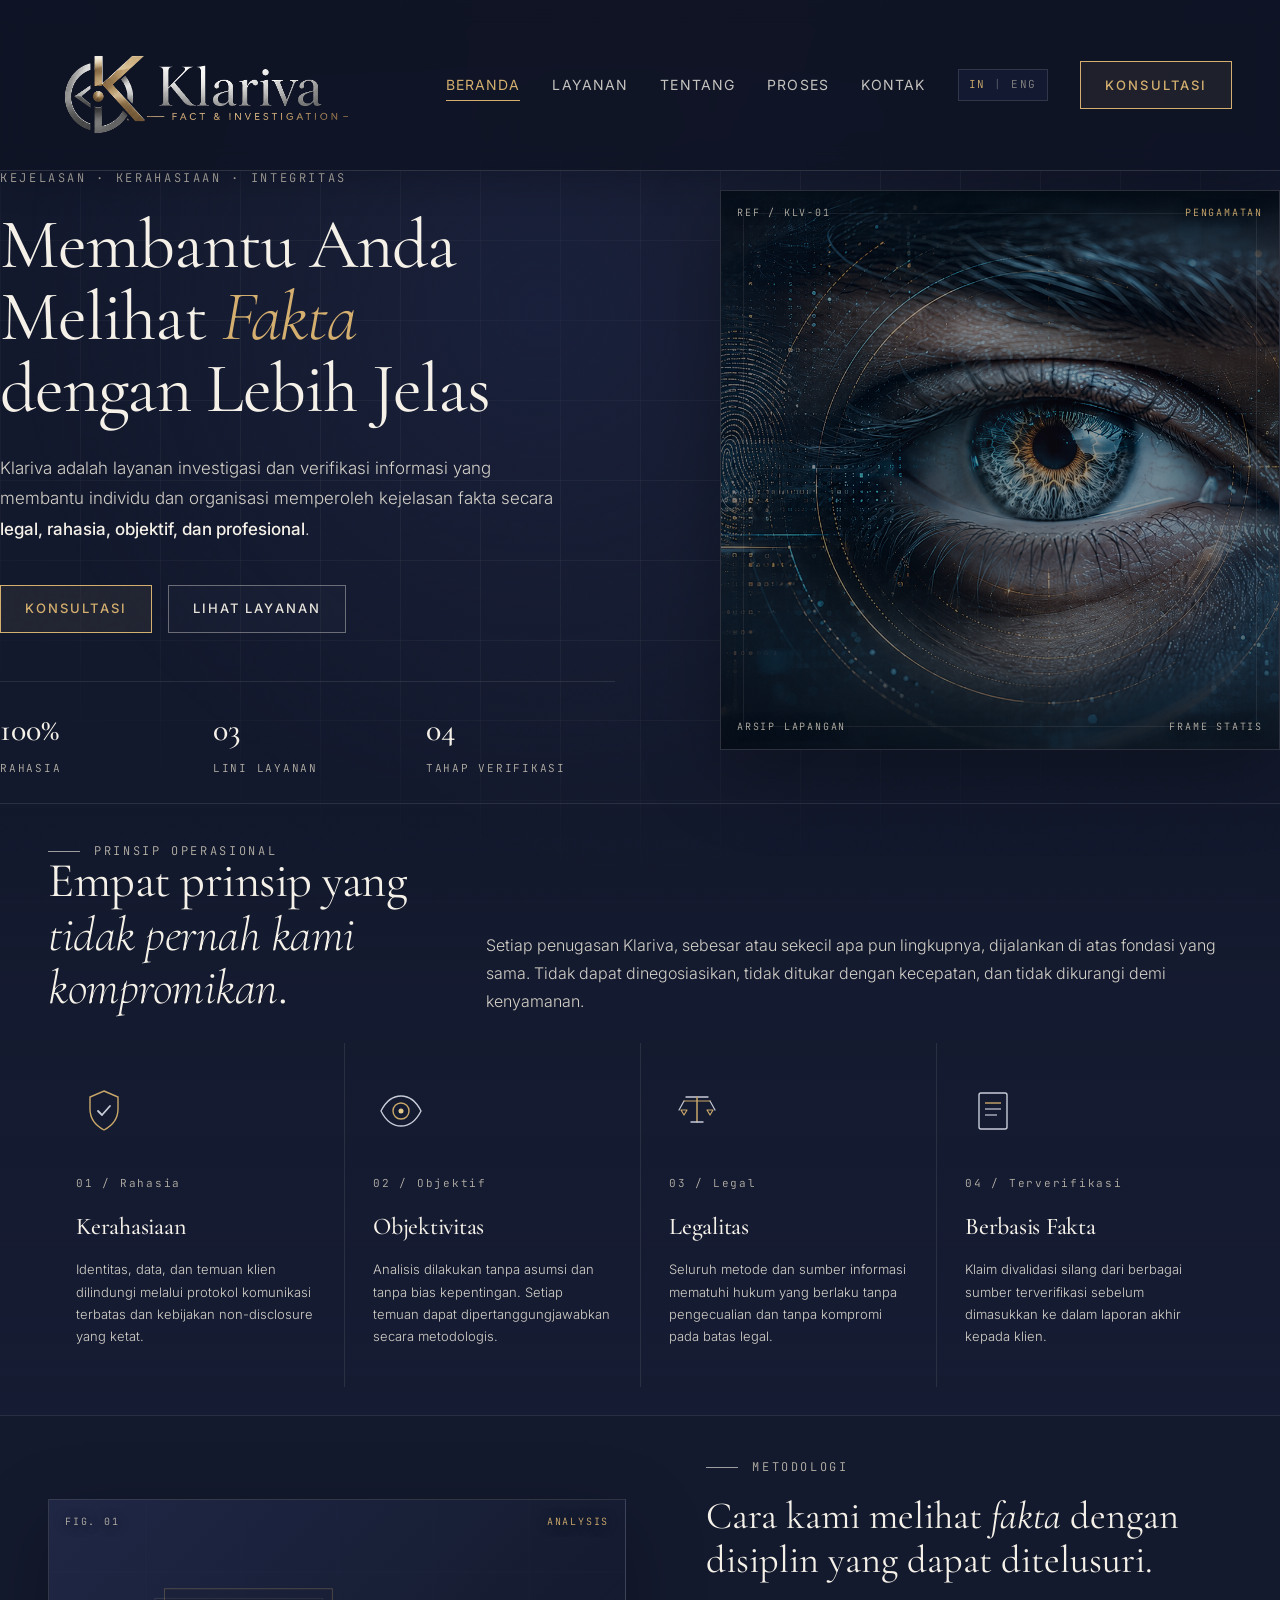
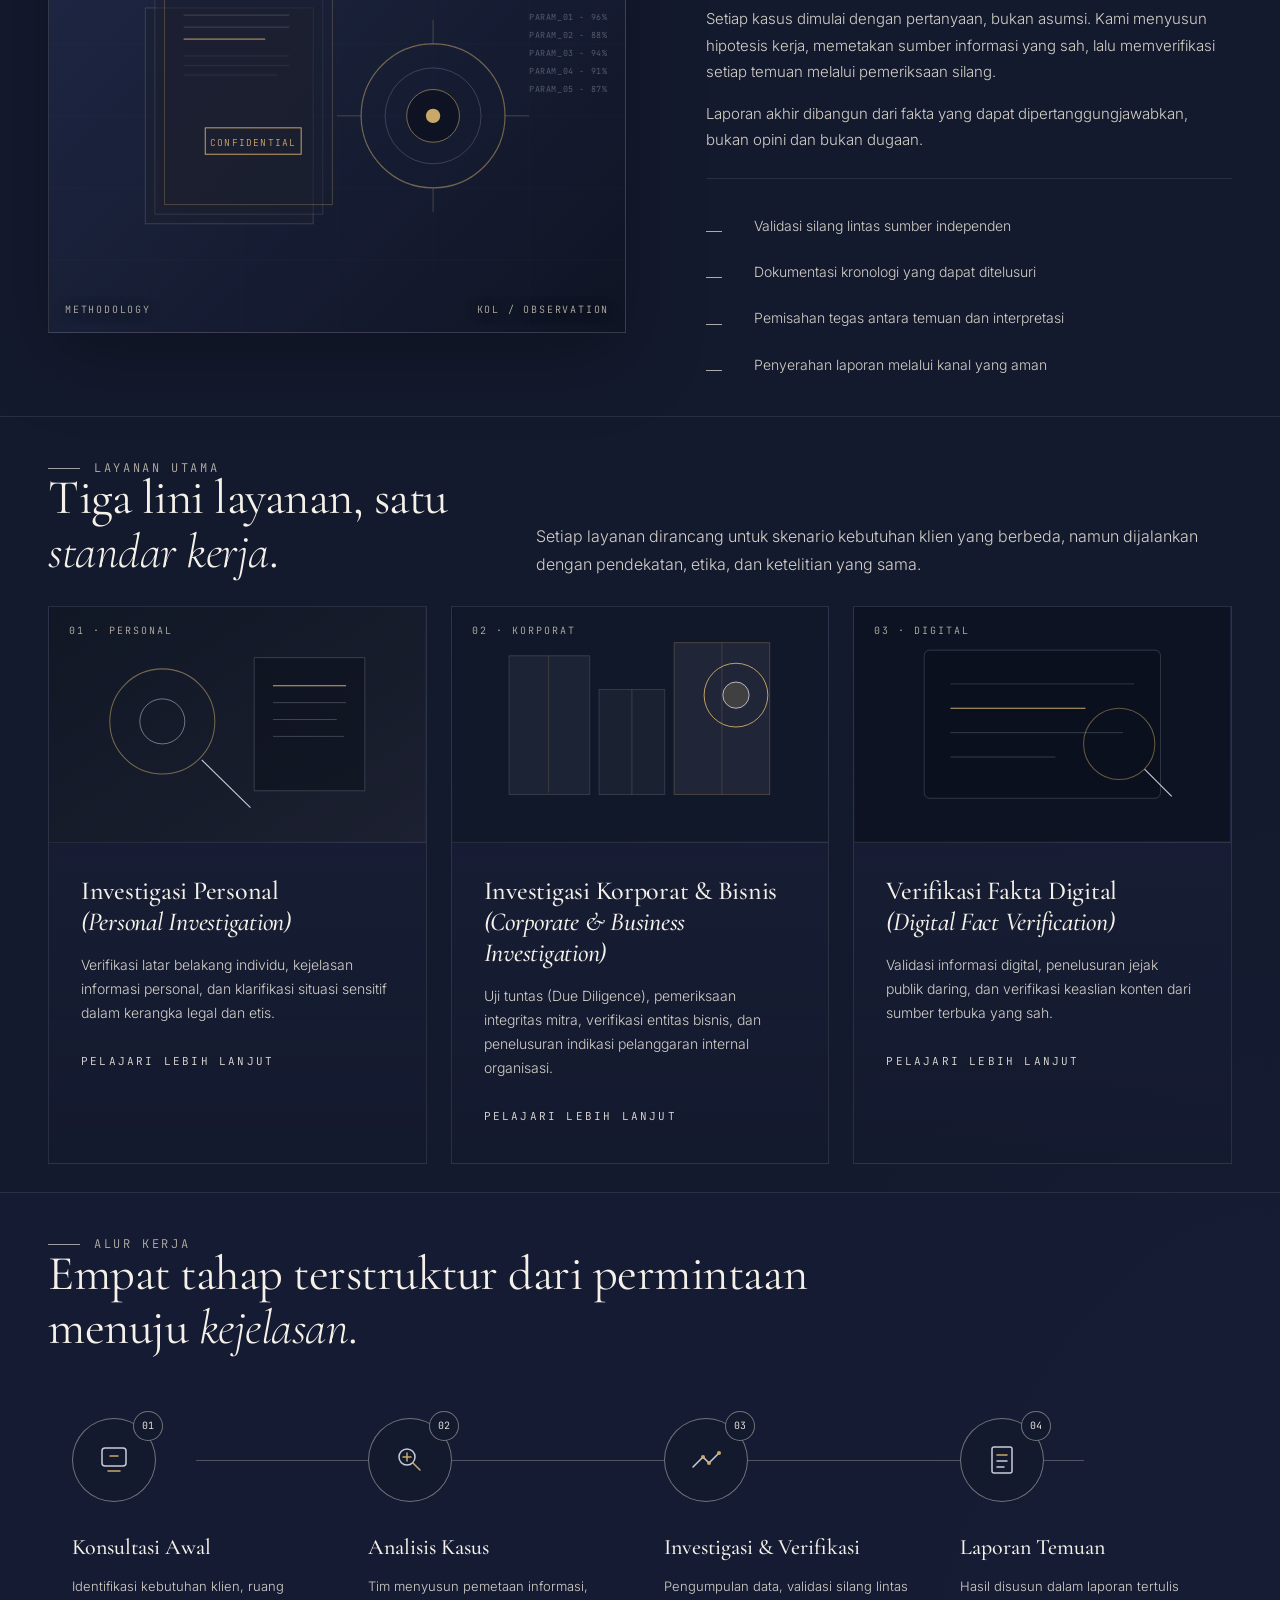
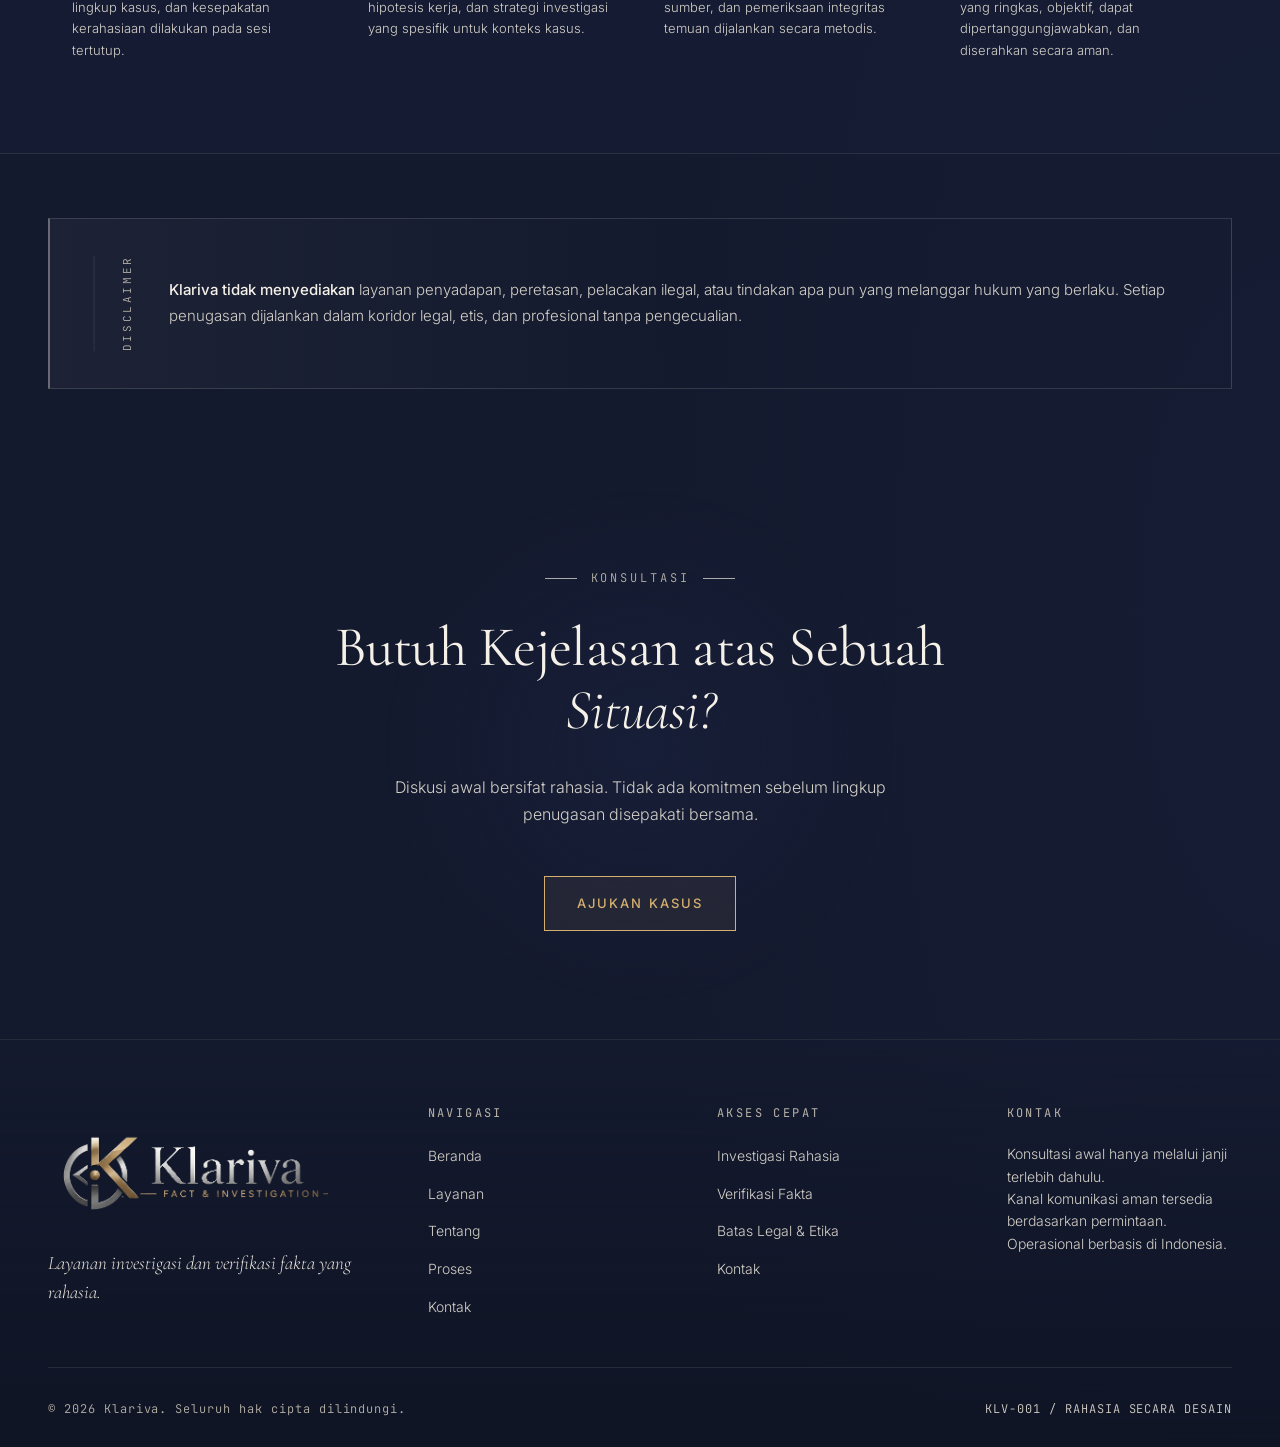
==== index.html @ 5fb0e4e7 "Initial project setup" ====
<!DOCTYPE html>
<html lang="id">
<head>
  <meta charset="UTF-8">
  <meta name="viewport" content="width=device-width, initial-scale=1.0">
  <title>Klariva - Fakta &amp; Investigasi</title>
  <meta name="description" content="Klariva adalah website premium untuk layanan confidential investigation dan fact verification yang legal, objektif, profesional, dan rahasia.">
  <meta property="og:title" content="Klariva - Fakta &amp; Investigasi">
  <meta property="og:description" content="Layanan investigasi dan verifikasi fakta yang legal, rahasia, objektif, dan profesional.">
  <meta property="og:type" content="website">
  <link rel="canonical" href="/">
  <link rel="icon" type="image/png" href="assets/icons/logo-klariva-icon.png">
  <link rel="preconnect" href="https://fonts.googleapis.com">
  <link rel="preconnect" href="https://fonts.gstatic.com" crossorigin>
  <link href="https://fonts.googleapis.com/css2?family=Cormorant+Garamond:wght@300;400;500;600;700&family=Inter:wght@300;400;500;600&family=JetBrains+Mono:wght@300;400&display=swap" rel="stylesheet">
  <link rel="stylesheet" href="assets/css/style.css">
</head>
<body class="page-home">
  <div class="site-shell">
    <div class="grid-bg" aria-hidden="true"></div>

    <nav class="site-nav">
      <div class="container nav-inner">
        <a href="index.html" class="brand" aria-label="Beranda Klariva">
          <img src="assets/icons/logo-klariva-horizontal.png" alt="Klariva Fakta &amp; Investigasi" class="brand-logo">
        </a>

        <button class="nav-toggle" type="button" aria-label="Buka navigasi" aria-expanded="false" aria-controls="site-menu">
          <span></span>
        </button>

        <div class="nav-panel" id="site-menu">
          <ul class="nav-menu">
            <li><a href="index.html" class="active">Beranda</a></li>
            <li><a href="services.html">Layanan</a></li>
            <li><a href="about.html">Tentang</a></li>
            <li><a href="process.html">Proses</a></li>
            <li><a href="contact.html">Kontak</a></li>
          </ul>
          <div class="lang-switch" aria-label="Pilihan bahasa">
            <button class="lang-option" type="button" data-lang-switch="id">IN</button>
            <span class="lang-switch-sep">|</span>
            <button class="lang-option" type="button" data-lang-switch="en">ENG</button>
          </div>
          <a href="contact.html#consultation" class="btn nav-cta"><span>Konsultasi</span></a>
        </div>
      </div>
    </nav>

    <main class="main-content">
      <header class="container hero-home">
        <div class="hero-copy">
          <div class="eyebrow hero-meta reveal d1">KEJELASAN &middot; KERAHASIAAN &middot; INTEGRITAS</div>
          <h1 class="display-title reveal d2">
            Membantu Anda<br>
            Melihat <em>Fakta</em><br>
            dengan Lebih Jelas
          </h1>
          <p class="hero-sub reveal d3">
            Klariva adalah layanan investigasi dan verifikasi informasi yang membantu individu dan organisasi memperoleh kejelasan fakta secara <strong>legal, rahasia, objektif, dan profesional</strong>.
          </p>
          <div class="hero-actions reveal d4">
            <a href="contact.html#consultation" class="btn"><span>Consultation</span></a>
            <a href="services.html" class="btn btn-ghost"><span>Lihat Layanan</span></a>
          </div>
          <div class="hero-stats reveal d5">
            <div>
              <span class="hero-stat-value">100%</span>
              <span class="hero-stat-label">Confidential</span>
            </div>
            <div>
              <span class="hero-stat-value">03</span>
              <span class="hero-stat-label">Service Lines</span>
            </div>
            <div>
              <span class="hero-stat-value">04</span>
              <span class="hero-stat-label">Verification Steps</span>
            </div>
          </div>
        </div>

        <div class="hero-visual hero-visual-home reveal d3">
          <span class="coord tl">REF / KLV-01</span>
          <span class="coord tr">OBSERVATION</span>
          <span class="coord bl">FIELD ARCHIVE</span>
          <span class="coord br">STATIC FRAME</span>
          <img
            src="assets/icons/Background_Home_Klariva_v2.png"
            alt="Visual investigatif mata dengan elemen biometrik statis"
            class="hero-home-image"
          >
          <svg viewBox="0 0 600 600" xmlns="http://www.w3.org/2000/svg" aria-hidden="true">
            <defs>
              <linearGradient id="homeSilver" x1="0%" y1="0%" x2="100%" y2="100%">
                <stop offset="0%" stop-color="#eff1f6"/>
                <stop offset="100%" stop-color="#8b91a5"/>
              </linearGradient>
              <radialGradient id="homeIris" cx="50%" cy="50%" r="50%">
                <stop offset="0%" stop-color="#e6c789" stop-opacity="0.75"/>
                <stop offset="48%" stop-color="#816949" stop-opacity="0.55"/>
                <stop offset="100%" stop-color="#12192c" stop-opacity="1"/>
              </radialGradient>
              <radialGradient id="homePupilGlow" cx="50%" cy="50%" r="50%">
                <stop offset="0%" stop-color="#101623"/>
                <stop offset="70%" stop-color="#090d18"/>
                <stop offset="100%" stop-color="#05070f"/>
              </radialGradient>
            </defs>

            <g stroke="rgba(201,168,106,0.5)" stroke-width="1.2" fill="none">
              <path d="M 30 30 L 30 60 M 30 30 L 60 30"/>
              <path d="M 570 30 L 570 60 M 570 30 L 540 30"/>
              <path d="M 30 570 L 30 540 M 30 570 L 60 570"/>
              <path d="M 570 570 L 570 540 M 570 570 L 540 570"/>
            </g>

            <circle cx="300" cy="300" r="250" fill="none" stroke="rgba(200,204,217,0.06)" stroke-width="1"/>
            <circle cx="300" cy="300" r="220" fill="none" stroke="rgba(201,168,106,0.12)" stroke-width="0.6" stroke-dasharray="3 6"/>

            <g class="ring-rotating">
              <circle cx="300" cy="300" r="200" fill="none" stroke="rgba(200,204,217,0.08)" stroke-width="0.6"/>
              <g stroke="rgba(201,168,106,0.4)" stroke-width="0.8">
                <line x1="300" y1="100" x2="300" y2="115"/>
                <g transform="rotate(30 300 300)"><line x1="300" y1="100" x2="300" y2="108"/></g>
                <g transform="rotate(60 300 300)"><line x1="300" y1="100" x2="300" y2="108"/></g>
                <g transform="rotate(90 300 300)"><line x1="300" y1="100" x2="300" y2="115" stroke="#c9a86a" stroke-width="1.2"/></g>
                <g transform="rotate(120 300 300)"><line x1="300" y1="100" x2="300" y2="108"/></g>
                <g transform="rotate(150 300 300)"><line x1="300" y1="100" x2="300" y2="108"/></g>
                <g transform="rotate(180 300 300)"><line x1="300" y1="100" x2="300" y2="115"/></g>
                <g transform="rotate(210 300 300)"><line x1="300" y1="100" x2="300" y2="108"/></g>
                <g transform="rotate(240 300 300)"><line x1="300" y1="100" x2="300" y2="108"/></g>
                <g transform="rotate(270 300 300)"><line x1="300" y1="100" x2="300" y2="115" stroke="#c9a86a" stroke-width="1.2"/></g>
                <g transform="rotate(300 300 300)"><line x1="300" y1="100" x2="300" y2="108"/></g>
                <g transform="rotate(330 300 300)"><line x1="300" y1="100" x2="300" y2="108"/></g>
              </g>
            </g>

            <g class="ring-rotating-rev">
              <circle cx="300" cy="300" r="170" fill="none" stroke="rgba(201,168,106,0.2)" stroke-width="0.6" stroke-dasharray="2 4"/>
              <circle cx="470" cy="300" r="3" fill="#c9a86a"/>
              <circle cx="130" cy="300" r="3" fill="#c9a86a"/>
            </g>

            <path d="M 130 300 Q 300 180 470 300 Q 300 420 130 300 Z" fill="none" stroke="url(#homeSilver)" stroke-width="1.4" opacity="0.72"/>
            <path d="M 150 300 Q 300 200 450 300 Q 300 400 150 300 Z" fill="none" stroke="rgba(200,204,217,0.2)" stroke-width="0.6"/>

            <circle cx="300" cy="300" r="90" fill="url(#homeIris)" stroke="rgba(201,168,106,0.4)" stroke-width="1"/>
            <g stroke="rgba(201,168,106,0.3)" stroke-width="0.5">
              <line x1="300" y1="215" x2="300" y2="235"/>
              <g transform="rotate(20 300 300)"><line x1="300" y1="215" x2="300" y2="235"/></g>
              <g transform="rotate(40 300 300)"><line x1="300" y1="215" x2="300" y2="235"/></g>
              <g transform="rotate(60 300 300)"><line x1="300" y1="215" x2="300" y2="235"/></g>
              <g transform="rotate(80 300 300)"><line x1="300" y1="215" x2="300" y2="235"/></g>
              <g transform="rotate(100 300 300)"><line x1="300" y1="215" x2="300" y2="235"/></g>
              <g transform="rotate(120 300 300)"><line x1="300" y1="215" x2="300" y2="235"/></g>
              <g transform="rotate(140 300 300)"><line x1="300" y1="215" x2="300" y2="235"/></g>
              <g transform="rotate(160 300 300)"><line x1="300" y1="215" x2="300" y2="235"/></g>
              <g transform="rotate(180 300 300)"><line x1="300" y1="215" x2="300" y2="235"/></g>
              <g transform="rotate(200 300 300)"><line x1="300" y1="215" x2="300" y2="235"/></g>
              <g transform="rotate(220 300 300)"><line x1="300" y1="215" x2="300" y2="235"/></g>
              <g transform="rotate(240 300 300)"><line x1="300" y1="215" x2="300" y2="235"/></g>
              <g transform="rotate(260 300 300)"><line x1="300" y1="215" x2="300" y2="235"/></g>
              <g transform="rotate(280 300 300)"><line x1="300" y1="215" x2="300" y2="235"/></g>
              <g transform="rotate(300 300 300)"><line x1="300" y1="215" x2="300" y2="235"/></g>
              <g transform="rotate(320 300 300)"><line x1="300" y1="215" x2="300" y2="235"/></g>
              <g transform="rotate(340 300 300)"><line x1="300" y1="215" x2="300" y2="235"/></g>
            </g>
            <circle cx="300" cy="300" r="60" fill="none" stroke="rgba(201,168,106,0.5)" stroke-width="0.8"/>
            <circle cx="300" cy="300" r="38" fill="url(#homePupilGlow)"/>
            <circle cx="300" cy="300" r="30" fill="#0a0e1a"/>
            <circle cx="288" cy="288" r="6" fill="#e3c98a" opacity="0.6"/>
            <circle cx="288" cy="288" r="2" fill="#ffffff" opacity="0.8"/>

            <g opacity="0.55" transform="translate(285 285) scale(0.5)">
              <line x1="32" y1="6" x2="32" y2="58" stroke="#c9a86a" stroke-width="1.6"/>
              <path d="M 23 18 L 23 46" fill="none" stroke="#e3c98a" stroke-width="2.4" stroke-linecap="square"/>
              <path d="M 23 32 L 40 18" fill="none" stroke="#e3c98a" stroke-width="2.4" stroke-linecap="square"/>
              <path d="M 23 32 L 40 46" fill="none" stroke="#e3c98a" stroke-width="2.4" stroke-linecap="square"/>
            </g>

            <g stroke="rgba(201,168,106,0.5)" stroke-width="0.6">
              <line x1="300" y1="80" x2="300" y2="100"/>
              <line x1="300" y1="500" x2="300" y2="520"/>
              <line x1="80" y1="300" x2="100" y2="300"/>
              <line x1="500" y1="300" x2="520" y2="300"/>
            </g>

            <g font-family="JetBrains Mono, monospace" font-size="9" fill="rgba(200,204,217,0.5)" letter-spacing="2">
              <text x="60" y="300" text-anchor="end" transform="rotate(-90 60 300)">BIOMETRIC PATTERN · KLV-001</text>
              <text x="540" y="300" transform="rotate(90 540 300)">VERIFICATION ACTIVE · OK</text>
            </g>

            <g stroke="rgba(201,168,106,0.4)" stroke-width="0.6" font-family="JetBrains Mono, monospace" font-size="8" fill="rgba(200,204,217,0.4)">
              <line x1="100" y1="540" x2="500" y2="540"/>
              <line x1="100" y1="535" x2="100" y2="545"/>
              <line x1="200" y1="537" x2="200" y2="543"/>
              <line x1="300" y1="534" x2="300" y2="546"/>
              <line x1="400" y1="537" x2="400" y2="543"/>
              <line x1="500" y1="535" x2="500" y2="545"/>
              <text x="100" y="560" text-anchor="middle">00</text>
              <text x="200" y="560" text-anchor="middle">25</text>
              <text x="300" y="560" text-anchor="middle">50</text>
              <text x="400" y="560" text-anchor="middle">75</text>
              <text x="500" y="560" text-anchor="middle">100</text>
            </g>
          </svg>
        </div>
      </header>

      <section class="values section-pad">
        <div class="container">
          <div class="section-head">
            <div>
              <div class="section-label">Prinsip Operasional</div>
              <h2 class="section-title">Empat prinsip yang <em>tidak pernah kami kompromikan</em>.</h2>
            </div>
            <p class="section-copy">Setiap penugasan Klariva, sebesar atau sekecil apa pun lingkupnya, dijalankan di atas fondasi yang sama. Tidak dapat dinegosiasikan, tidak ditukar dengan kecepatan, dan tidak dikurangi demi kenyamanan.</p>
          </div>

          <div class="values-grid">
            <article class="value-card">
              <svg class="value-icon" viewBox="0 0 56 56" fill="none" xmlns="http://www.w3.org/2000/svg" aria-hidden="true">
                <path d="M28 8L42 14V26C42 35 36.5 42.5 28 47C19.5 42.5 14 35 14 26V14L28 8Z" stroke="#c9a86a" stroke-width="1.4"/>
                <path d="M22 28L26 32L34 23" stroke="#c8ccd9" stroke-width="1.8" stroke-linecap="round" stroke-linejoin="round"/>
              </svg>
              <span class="value-num">01 / Confidential</span>
              <h3 class="value-title">Kerahasiaan</h3>
              <p class="value-desc">Identitas, data, dan temuan klien dilindungi melalui protokol komunikasi terbatas dan kebijakan non-disclosure yang ketat.</p>
            </article>

            <article class="value-card">
              <svg class="value-icon" viewBox="0 0 56 56" fill="none" xmlns="http://www.w3.org/2000/svg" aria-hidden="true">
                <path d="M8 28C13 18 20 13 28 13C36 13 43 18 48 28C43 38 36 43 28 43C20 43 13 38 8 28Z" stroke="#c8ccd9" stroke-width="1.4"/>
                <circle cx="28" cy="28" r="8" stroke="#c9a86a" stroke-width="1.4"/>
                <circle cx="28" cy="28" r="2.5" fill="#e3c98a"/>
              </svg>
              <span class="value-num">02 / Objective</span>
              <h3 class="value-title">Objektivitas</h3>
              <p class="value-desc">Analisis dilakukan tanpa asumsi dan tanpa bias kepentingan. Setiap temuan dapat dipertanggungjawabkan secara metodologis.</p>
            </article>

            <article class="value-card">
              <svg class="value-icon" viewBox="0 0 56 56" fill="none" xmlns="http://www.w3.org/2000/svg" aria-hidden="true">
                <path d="M17 14H39" stroke="#c8ccd9" stroke-width="1.4" stroke-linecap="round"/>
                <path d="M28 14V39" stroke="#c9a86a" stroke-width="1.5" stroke-linecap="round"/>
                <path d="M22 39H34" stroke="#c8ccd9" stroke-width="1.4" stroke-linecap="round"/>
                <path d="M15 18L10 27" stroke="#c8ccd9" stroke-width="1.2" stroke-linecap="round"/>
                <path d="M41 18L46 27" stroke="#c8ccd9" stroke-width="1.2" stroke-linecap="round"/>
                <path d="M12 27H18L15 32L12 27Z" stroke="#c9a86a" stroke-width="1.2" stroke-linejoin="round"/>
                <path d="M38 27H44L41 32L38 27Z" stroke="#c9a86a" stroke-width="1.2" stroke-linejoin="round"/>
                <path d="M15 18H41" stroke="#c9a86a" stroke-width="1.2" stroke-linecap="round"/>
              </svg>
              <span class="value-num">03 / Lawful</span>
              <h3 class="value-title">Legalitas</h3>
              <p class="value-desc">Seluruh metode dan sumber informasi mematuhi hukum yang berlaku tanpa pengecualian dan tanpa kompromi pada batas legal.</p>
            </article>

            <article class="value-card">
              <svg class="value-icon" viewBox="0 0 56 56" fill="none" xmlns="http://www.w3.org/2000/svg" aria-hidden="true">
                <rect x="14" y="10" width="28" height="36" rx="2" stroke="#c8ccd9" stroke-width="1.4"/>
                <path d="M20 20H36" stroke="#c9a86a" stroke-width="1.4"/>
                <path d="M20 26H36" stroke="#c8ccd9" stroke-width="1.2"/>
                <path d="M20 32H32" stroke="#c8ccd9" stroke-width="1.2"/>
              </svg>
              <span class="value-num">04 / Verified</span>
              <h3 class="value-title">Berbasis Fakta</h3>
              <p class="value-desc">Klaim divalidasi silang dari berbagai sumber terverifikasi sebelum dimasukkan ke dalam laporan akhir kepada klien.</p>
            </article>
          </div>
        </div>
      </section>

      <section class="insight-strip">
        <div class="container">
          <div class="insight-grid">
            <div class="visual-frame insight-visual">
              <span class="corner-label tl">FIG. 01</span>
              <span class="corner-label tr">ANALYSIS</span>
              <span class="corner-label bl">METHODOLOGY</span>
              <span class="corner-label br">KOL / OBSERVATION</span>
              <svg viewBox="0 0 480 360" xmlns="http://www.w3.org/2000/svg" aria-hidden="true">
                <g stroke="rgba(200,204,217,0.04)" stroke-width="0.5">
                  <line x1="0" y1="60" x2="480" y2="60"/>
                  <line x1="0" y1="120" x2="480" y2="120"/>
                  <line x1="0" y1="180" x2="480" y2="180"/>
                  <line x1="0" y1="240" x2="480" y2="240"/>
                  <line x1="0" y1="300" x2="480" y2="300"/>
                  <line x1="80" y1="0" x2="80" y2="360"/>
                  <line x1="160" y1="0" x2="160" y2="360"/>
                  <line x1="240" y1="0" x2="240" y2="360"/>
                  <line x1="320" y1="0" x2="320" y2="360"/>
                  <line x1="400" y1="0" x2="400" y2="360"/>
                </g>

                <g transform="translate(80 90)">
                  <rect x="0" y="0" width="140" height="180" fill="rgba(28,32,48,0.6)" stroke="rgba(200,204,217,0.2)" stroke-width="0.8"/>
                  <rect x="8" y="-8" width="140" height="180" fill="rgba(28,32,48,0.4)" stroke="rgba(200,204,217,0.15)" stroke-width="0.8"/>
                  <rect x="16" y="-16" width="140" height="180" fill="rgba(28,32,48,0.3)" stroke="rgba(201,168,106,0.3)" stroke-width="0.8"/>
                  <line x1="32" y1="6" x2="120" y2="6" stroke="rgba(200,204,217,0.3)" stroke-width="0.6"/>
                  <line x1="32" y1="16" x2="120" y2="16" stroke="rgba(200,204,217,0.3)" stroke-width="0.6"/>
                  <line x1="32" y1="26" x2="100" y2="26" stroke="#c9a86a" stroke-width="0.8"/>
                  <line x1="32" y1="40" x2="120" y2="40" stroke="rgba(200,204,217,0.2)" stroke-width="0.4"/>
                  <line x1="32" y1="48" x2="120" y2="48" stroke="rgba(200,204,217,0.2)" stroke-width="0.4"/>
                  <line x1="32" y1="56" x2="110" y2="56" stroke="rgba(200,204,217,0.2)" stroke-width="0.4"/>
                  <rect x="50" y="100" width="80" height="22" fill="none" stroke="#c9a86a" stroke-width="0.8"/>
                  <text x="90" y="115" text-anchor="middle" font-family="JetBrains Mono, monospace" font-size="8" fill="#c9a86a" letter-spacing="1">CONFIDENTIAL</text>
                </g>

                <circle cx="320" cy="180" r="60" fill="none" stroke="rgba(201,168,106,0.5)" stroke-width="1"/>
                <circle cx="320" cy="180" r="60" fill="none" stroke="rgba(201,168,106,0.2)" stroke-width="0.4" stroke-dasharray="2 3"/>
                <circle cx="320" cy="180" r="40" fill="none" stroke="rgba(200,204,217,0.3)" stroke-width="0.6"/>
                <circle cx="320" cy="180" r="22" fill="rgba(10,14,26,0.6)" stroke="rgba(201,168,106,0.6)" stroke-width="0.8"/>
                <circle cx="320" cy="180" r="6" fill="#c9a86a"/>
                <line x1="320" y1="100" x2="320" y2="120" stroke="rgba(201,168,106,0.4)" stroke-width="0.6"/>
                <line x1="320" y1="240" x2="320" y2="260" stroke="rgba(201,168,106,0.4)" stroke-width="0.6"/>
                <line x1="240" y1="180" x2="260" y2="180" stroke="rgba(201,168,106,0.4)" stroke-width="0.6"/>
                <line x1="380" y1="180" x2="400" y2="180" stroke="rgba(201,168,106,0.4)" stroke-width="0.6"/>
                <g font-family="JetBrains Mono, monospace" font-size="7" fill="rgba(200,204,217,0.4)" letter-spacing="0.5">
                  <text x="400" y="100">PARAM_01 - 96%</text>
                  <text x="400" y="115">PARAM_02 - 88%</text>
                  <text x="400" y="130">PARAM_03 - 94%</text>
                  <text x="400" y="145">PARAM_04 - 91%</text>
                  <text x="400" y="160">PARAM_05 - 87%</text>
                </g>
              </svg>
            </div>

            <div class="insight-copy">
              <div class="section-label">Metodologi</div>
              <h3 class="insight-title">Cara kami melihat <em>fakta</em> dengan disiplin yang dapat ditelusuri.</h3>
              <p>Setiap kasus dimulai dengan pertanyaan, bukan asumsi. Kami menyusun hipotesis kerja, memetakan sumber informasi yang sah, lalu memverifikasi setiap temuan melalui pemeriksaan silang.</p>
              <p>Laporan akhir dibangun dari fakta yang dapat dipertanggungjawabkan, bukan opini dan bukan dugaan.</p>
              <ul class="insight-points">
                <li>Validasi silang lintas sumber independen</li>
                <li>Dokumentasi kronologi yang dapat ditelusuri</li>
                <li>Pemisahan tegas antara temuan dan interpretasi</li>
                <li>Penyerahan laporan melalui kanal yang aman</li>
              </ul>
            </div>
          </div>
        </div>
      </section>

      <section class="section-pad home-services" style="border-top: 1px solid var(--line);">
        <div class="container">
          <div class="section-head">
            <div>
              <div class="section-label">Layanan Utama</div>
              <h2 class="section-title">Tiga lini layanan, satu <em>standar kerja</em>.</h2>
            </div>
            <p class="section-copy">Setiap layanan dirancang untuk skenario kebutuhan klien yang berbeda, namun dijalankan dengan pendekatan, etika, dan ketelitian yang sama.</p>
          </div>

          <div class="service-preview-grid">
            <article class="service-preview-card">
              <div class="art-block">
                <span class="art-block-label">01 · Personal</span>
                <svg viewBox="0 0 400 250" xmlns="http://www.w3.org/2000/svg" aria-hidden="true">
                  <rect width="400" height="250" fill="url(#personalBg)"/>
                  <defs>
                    <linearGradient id="personalBg" x1="0%" y1="0%" x2="100%" y2="100%">
                      <stop offset="0%" stop-color="#101725"/>
                      <stop offset="100%" stop-color="#1c2030"/>
                    </linearGradient>
                  </defs>
                  <circle cx="120" cy="122" r="56" fill="none" stroke="rgba(201,168,106,0.55)" stroke-width="1.1"/>
                  <circle cx="120" cy="122" r="24" fill="none" stroke="rgba(200,204,217,0.55)" stroke-width="1"/>
                  <line x1="162" y1="163" x2="214" y2="214" stroke="#c8ccd9" stroke-width="1.2"/>
                  <rect x="218" y="54" width="118" height="142" fill="rgba(10,14,26,0.45)" stroke="rgba(200,204,217,0.22)"/>
                  <line x1="238" y1="84" x2="316" y2="84" stroke="#c9a86a" stroke-width="1.1"/>
                  <line x1="238" y1="102" x2="316" y2="102" stroke="rgba(200,204,217,0.3)" stroke-width="0.9"/>
                  <line x1="238" y1="120" x2="306" y2="120" stroke="rgba(200,204,217,0.3)" stroke-width="0.9"/>
                  <line x1="238" y1="138" x2="314" y2="138" stroke="rgba(200,204,217,0.3)" stroke-width="0.9"/>
                </svg>
              </div>
              <div class="service-preview-body">
                <h3 class="service-preview-title">Investigasi Personal<br><em>(Personal Investigation)</em></h3>
                <p class="service-preview-desc">Verifikasi latar belakang individu, kejelasan informasi personal, dan klarifikasi situasi sensitif dalam kerangka legal dan etis.</p>
                <a href="services.html#personal-investigation" class="service-link">Pelajari lebih lanjut</a>
              </div>
            </article>

            <article class="service-preview-card">
              <div class="art-block">
                <span class="art-block-label">02 · Corporate</span>
                <svg viewBox="0 0 400 250" xmlns="http://www.w3.org/2000/svg" aria-hidden="true">
                  <rect width="400" height="250" fill="#111829"/>
                  <rect x="60" y="52" width="86" height="148" fill="rgba(200,204,217,0.06)" stroke="rgba(200,204,217,0.18)"/>
                  <rect x="156" y="88" width="70" height="112" fill="rgba(200,204,217,0.05)" stroke="rgba(200,204,217,0.18)"/>
                  <rect x="236" y="38" width="102" height="162" fill="rgba(200,204,217,0.08)" stroke="rgba(201,168,106,0.28)"/>
                  <line x1="102" y1="52" x2="102" y2="198" stroke="rgba(201,168,106,0.2)"/>
                  <line x1="191" y1="88" x2="191" y2="200" stroke="rgba(200,204,217,0.18)"/>
                  <line x1="287" y1="38" x2="287" y2="200" stroke="rgba(201,168,106,0.22)"/>
                  <circle cx="302" cy="94" r="34" fill="none" stroke="#c9a86a" stroke-width="1"/>
                  <circle cx="302" cy="94" r="14" fill="rgba(201,168,106,0.2)" stroke="#c8ccd9" stroke-width="0.9"/>
                </svg>
              </div>
              <div class="service-preview-body">
                <h3 class="service-preview-title">Investigasi Korporat &amp; Bisnis<br><em>(Corporate &amp; Business Investigation)</em></h3>
                <p class="service-preview-desc">Uji tuntas (Due Diligence), pemeriksaan integritas mitra, verifikasi entitas bisnis, dan penelusuran indikasi pelanggaran internal organisasi.</p>
                <a href="services.html#corporate-investigation" class="service-link">Pelajari lebih lanjut</a>
              </div>
            </article>

            <article class="service-preview-card">
              <div class="art-block">
                <span class="art-block-label">03 · Digital</span>
                <svg viewBox="0 0 400 250" xmlns="http://www.w3.org/2000/svg" aria-hidden="true">
                  <rect width="400" height="250" fill="#0d1322"/>
                  <rect x="74" y="46" width="252" height="158" rx="6" fill="rgba(10,14,26,0.48)" stroke="rgba(200,204,217,0.22)"/>
                  <path d="M102 82H298" stroke="rgba(200,204,217,0.2)" stroke-width="1"/>
                  <path d="M102 108H246" stroke="#c9a86a" stroke-width="1.2"/>
                  <path d="M102 134H286" stroke="rgba(200,204,217,0.24)" stroke-width="1"/>
                  <path d="M102 160H214" stroke="rgba(200,204,217,0.24)" stroke-width="1"/>
                  <circle cx="282" cy="146" r="38" fill="none" stroke="rgba(201,168,106,0.48)" stroke-width="1.1"/>
                  <path d="M309 173L338 202" stroke="#c8ccd9" stroke-width="1.2"/>
                </svg>
              </div>
              <div class="service-preview-body">
                <h3 class="service-preview-title">Verifikasi Fakta Digital<br><em>(Digital Fact Verification)</em></h3>
                <p class="service-preview-desc">Validasi informasi digital, penelusuran jejak publik daring, dan verifikasi keaslian konten dari sumber terbuka yang sah.</p>
                <a href="services.html#digital-verification" class="service-link">Pelajari lebih lanjut</a>
              </div>
            </article>
          </div>
        </div>
      </section>

      <section class="process-section section-pad">
        <div class="container">
          <div class="section-label">Alur Kerja</div>
          <h2 class="section-title">Empat tahap terstruktur dari permintaan menuju <em>kejelasan</em>.</h2>

          <div class="process-grid">
            <article class="process-step">
              <div class="process-node" data-num="01">
                <svg viewBox="0 0 42 42" fill="none" xmlns="http://www.w3.org/2000/svg" aria-hidden="true">
                  <rect x="9" y="9" width="24" height="18" rx="3" stroke="#c8ccd9" stroke-width="1.5"/>
                  <path d="M15 32H27" stroke="#c9a86a" stroke-width="1.5" stroke-linecap="round"/>
                  <path d="M17 17H25" stroke="#c9a86a" stroke-width="1.5" stroke-linecap="round"/>
                </svg>
              </div>
              <h3 class="process-title">Konsultasi Awal</h3>
              <p class="process-desc">Identifikasi kebutuhan klien, ruang lingkup kasus, dan kesepakatan kerahasiaan dilakukan pada sesi tertutup.</p>
            </article>

            <article class="process-step">
              <div class="process-node" data-num="02">
                <svg viewBox="0 0 42 42" fill="none" xmlns="http://www.w3.org/2000/svg" aria-hidden="true">
                  <circle cx="18" cy="18" r="8" stroke="#c8ccd9" stroke-width="1.5"/>
                  <path d="M24 24L31 31" stroke="#c9a86a" stroke-width="1.5" stroke-linecap="round"/>
                  <path d="M18 14V22" stroke="#c9a86a" stroke-width="1.5" stroke-linecap="round"/>
                  <path d="M14 18H22" stroke="#c9a86a" stroke-width="1.5" stroke-linecap="round"/>
                </svg>
              </div>
              <h3 class="process-title">Analisis Kasus</h3>
              <p class="process-desc">Tim menyusun pemetaan informasi, hipotesis kerja, dan strategi investigasi yang spesifik untuk konteks kasus.</p>
            </article>

            <article class="process-step">
              <div class="process-node" data-num="03">
                <svg viewBox="0 0 42 42" fill="none" xmlns="http://www.w3.org/2000/svg" aria-hidden="true">
                  <path d="M8 28L18 18L24 24L34 14" stroke="#c8ccd9" stroke-width="1.5" stroke-linecap="round" stroke-linejoin="round"/>
                  <circle cx="18" cy="18" r="2" fill="#c9a86a"/>
                  <circle cx="24" cy="24" r="2" fill="#c9a86a"/>
                  <circle cx="34" cy="14" r="2" fill="#c9a86a"/>
                </svg>
              </div>
              <h3 class="process-title">Investigasi &amp; Verifikasi</h3>
              <p class="process-desc">Pengumpulan data, validasi silang lintas sumber, dan pemeriksaan integritas temuan dijalankan secara metodis.</p>
            </article>

            <article class="process-step">
              <div class="process-node" data-num="04">
                <svg viewBox="0 0 42 42" fill="none" xmlns="http://www.w3.org/2000/svg" aria-hidden="true">
                  <rect x="11" y="8" width="20" height="26" rx="2" stroke="#c8ccd9" stroke-width="1.5"/>
                  <path d="M16 16H26" stroke="#c9a86a" stroke-width="1.5" stroke-linecap="round"/>
                  <path d="M16 22H26" stroke="#c8ccd9" stroke-width="1.5" stroke-linecap="round"/>
                  <path d="M16 28H23" stroke="#c8ccd9" stroke-width="1.5" stroke-linecap="round"/>
                </svg>
              </div>
              <h3 class="process-title">Laporan Temuan</h3>
              <p class="process-desc">Hasil disusun dalam laporan tertulis yang ringkas, objektif, dapat dipertanggungjawabkan, dan diserahkan secara aman.</p>
            </article>
          </div>
        </div>
      </section>

      <section class="disclaimer">
        <div class="container">
          <div class="disclaimer-box">
            <span class="disclaimer-tag">Disclaimer</span>
            <p class="disclaimer-text">
              <strong>Klariva tidak menyediakan</strong> layanan penyadapan, peretasan, pelacakan ilegal, atau tindakan apa pun yang melanggar hukum yang berlaku. Setiap penugasan dijalankan dalam koridor legal, etis, dan profesional tanpa pengecualian.
            </p>
          </div>
        </div>
      </section>

      <section class="cta-section">
        <div class="container">
          <div class="cta-meta">Engage</div>
          <h2 class="cta-title">Butuh Kejelasan atas Sebuah <em>Situasi?</em></h2>
          <p class="cta-sub">Diskusi awal bersifat rahasia. Tidak ada komitmen sebelum lingkup penugasan disepakati bersama.</p>
          <a href="contact.html#consultation" class="btn btn-lg"><span>Start Case</span></a>
        </div>
      </section>
    </main>

    <footer class="footer">
      <div class="container">
        <div class="footer-grid">
          <div class="footer-brand">
            <a href="index.html" class="brand" aria-label="Klariva Home">
              <img src="assets/icons/logo-klariva-horizontal.png" alt="Klariva Fact &amp; Investigation" class="brand-logo">
            </a>
            <p class="footer-tagline">Confidential fact verification and investigation service.</p>
          </div>

          <div class="footer-col">
            <h4>Navigasi</h4>
            <ul>
              <li><a href="index.html">Home</a></li>
              <li><a href="services.html">Services</a></li>
              <li><a href="about.html">About</a></li>
              <li><a href="process.html">Process</a></li>
              <li><a href="contact.html">Contact</a></li>
            </ul>
          </div>

          <div class="footer-col">
            <h4>Placeholder</h4>
            <ul>
              <li><a href="services.html#personal-investigation">Confidential Investigation</a></li>
              <li><a href="services.html#digital-verification">Fact Verification</a></li>
              <li><a href="services.html#legal-boundary">Legal &amp; Ethical Boundary</a></li>
              <li><a href="contact.html">Contact</a></li>
            </ul>
          </div>

          <div class="footer-col">
            <h4>Contact</h4>
            <p>Initial consultation by appointment only.</p>
            <p>Secure communication available on request.</p>
            <p>Indonesia based operations.</p>
          </div>
        </div>

        <div class="footer-bottom">
          <p>&copy; 2026 Klariva. All rights reserved.</p>
          <p><span class="code">KLV-001 / CONFIDENTIAL BY DESIGN</span></p>
        </div>
      </div>
    </footer>
  </div>

  <script src="assets/js/main.js"></script>
</body>
</html>
---- assets/css/style.css ----
:root {
  --bg-primary: #141A2E;
  --bg-deeper: #0F1424;
  --bg-elevated: #1A2240;
  --text-primary: #F5F1E8;
  --text-body: #D4D0C8;
  --text-secondary: #B8B3A8;
  --accent-gold: #D4AF6F;
  --border-subtle: rgba(232, 228, 220, 0.15);
  --midnight: var(--bg-primary);
  --midnight-2: var(--bg-deeper);
  --navy: #18203a;
  --charcoal: #171e33;
  --graphite: #202846;
  --panel: rgba(26, 34, 64, 0.76);
  --panel-soft: rgba(26, 34, 64, 0.48);
  --line: rgba(232, 228, 220, 0.1);
  --line-strong: var(--border-subtle);
  --silver: #E8E4DC;
  --silver-soft: #D4D0C8;
  --silver-mute: #9B958A;
  --gold: var(--accent-gold);
  --gold-soft: #E0BF82;
  --text: var(--text-primary);
  --text-mute: var(--text-body);
  --text-dim: var(--text-secondary);
  --success: #97bea1;
  --serif: "Cormorant Garamond", "Times New Roman", serif;
  --sans: "Inter", -apple-system, BlinkMacSystemFont, "Segoe UI", sans-serif;
  --mono: "JetBrains Mono", "SFMono-Regular", Consolas, monospace;
  --shadow-soft: 0 24px 72px rgba(0, 0, 0, 0.28);
}

* {
  box-sizing: border-box;
  margin: 0;
  padding: 0;
}

html {
  scroll-behavior: smooth;
}

body {
  font-family: var(--sans);
  background: var(--bg-primary);
  color: var(--text);
  font-weight: 300;
  line-height: 1.6;
  overflow-x: hidden;
  -webkit-font-smoothing: antialiased;
  background-image:
    radial-gradient(ellipse 80% 50% at 50% -10%, rgba(212, 175, 111, 0.05), transparent 60%),
    radial-gradient(ellipse 70% 45% at 100% 82%, rgba(26, 34, 64, 0.28), transparent 72%);
}

body::before {
  content: "";
  position: fixed;
  inset: 0;
  pointer-events: none;
  z-index: 1;
  opacity: 0.58;
  background-image: url("data:image/svg+xml,%3Csvg viewBox='0 0 200 200' xmlns='http://www.w3.org/2000/svg'%3E%3Cfilter id='noise'%3E%3CfeTurbulence type='fractalNoise' baseFrequency='0.78' numOctaves='2' stitchTiles='stitch'/%3E%3CfeColorMatrix values='0 0 0 0 0 0 0 0 0 0 0 0 0 0 0 0 0 0 0.07 0'/%3E%3C/filter%3E%3Crect width='100%25' height='100%25' filter='url(%23noise)'/%3E%3C/svg%3E");
}

a {
  color: inherit;
}

img {
  max-width: 100%;
  display: block;
}

button,
input,
textarea {
  font: inherit;
}

.site-shell {
  position: relative;
  min-height: 100vh;
}

.grid-bg {
  position: fixed;
  inset: 0;
  pointer-events: none;
  z-index: 0;
  background-image:
    linear-gradient(var(--line) 1px, transparent 1px),
    linear-gradient(90deg, var(--line) 1px, transparent 1px);
  background-size: 80px 80px;
  mask-image: radial-gradient(ellipse 74% 64% at 50% 42%, black 36%, transparent 90%);
  opacity: 0.78;
}

.container {
  width: min(1280px, 100%);
  margin: 0 auto;
  padding: 0 48px;
  position: relative;
  z-index: 2;
}

.main-content {
  position: relative;
  z-index: 2;
}

.brand {
  display: inline-flex;
  align-items: center;
  text-decoration: none;
  color: var(--text);
  line-height: 0;
}

.brand-logo {
  display: block;
  width: 320px;
  height: auto;
}

.brand-mark {
  width: 56px;
  height: 56px;
  flex-shrink: 0;
}

.brand-text {
  display: flex;
  flex-direction: column;
  gap: 6px;
  line-height: 1;
}

.brand-name {
  font-family: var(--serif);
  font-weight: 500;
  font-size: 36px;
  line-height: 0.88;
  letter-spacing: 0.06em;
  background: linear-gradient(180deg, #fafafa 0%, #d7d8de 38%, #8e939f 72%, #f8f8f9 100%);
  -webkit-background-clip: text;
  background-clip: text;
  color: transparent;
  -webkit-text-fill-color: transparent;
}

.brand-subrow {
  display: inline-flex;
  align-items: center;
  gap: 10px;
}

.brand-sub {
  font-family: var(--mono);
  font-size: 8px;
  letter-spacing: 0.34em;
  text-transform: uppercase;
  white-space: nowrap;
  background: linear-gradient(180deg, #f7e8b4 0%, #c99f5c 45%, #f1d796 100%);
  -webkit-background-clip: text;
  background-clip: text;
  color: transparent;
  -webkit-text-fill-color: transparent;
}

.brand-sub-line {
  width: 24px;
  height: 1px;
  background: linear-gradient(90deg, transparent, rgba(201, 168, 106, 0.88), transparent);
  flex-shrink: 0;
}

.site-nav .brand-mark {
  width: 52px;
  height: 52px;
}

.site-nav .brand-logo {
  width: 300px;
}

.site-nav .brand-name {
  font-size: 34px;
}

.footer .brand-mark {
  width: 58px;
  height: 58px;
}

.footer .brand-logo {
  width: 280px;
}

.footer .brand-name {
  font-size: 38px;
}

.site-nav {
  position: fixed;
  inset: 0 0 auto;
  z-index: 100;
  padding: 20px 0;
  backdrop-filter: blur(12px);
  background: rgba(15, 20, 36, 0.84);
  border-bottom: 1px solid var(--border-subtle);
  box-shadow: 0 10px 32px rgba(4, 7, 16, 0.22);
}

.nav-inner {
  display: flex;
  align-items: center;
  justify-content: space-between;
  gap: 20px;
}

.nav-panel {
  display: flex;
  align-items: center;
  gap: 32px;
}

.lang-switch {
  display: inline-flex;
  align-items: center;
  gap: 8px;
  padding: 6px 10px;
  border: 1px solid rgba(232, 228, 220, 0.14);
  background: rgba(26, 34, 64, 0.42);
  font-family: var(--mono);
  font-size: 11px;
  letter-spacing: 0.16em;
  text-transform: uppercase;
  color: var(--text-secondary);
}

.lang-switch-sep {
  color: rgba(232, 228, 220, 0.34);
}

.lang-option {
  padding: 0;
  border: 0;
  background: transparent;
  color: inherit;
  font: inherit;
  letter-spacing: inherit;
  text-transform: inherit;
  cursor: pointer;
  transition: color 0.3s ease, opacity 0.3s ease;
  opacity: 0.72;
}

.lang-option:hover,
.lang-option:focus-visible,
.lang-option.is-active {
  color: var(--text-primary);
  opacity: 1;
}

.lang-option.is-active {
  color: var(--accent-gold);
}

.nav-menu {
  display: flex;
  gap: 32px;
  list-style: none;
}

.nav-menu a {
  color: #E8E4DC;
  text-decoration: none;
  font-size: 14px;
  font-weight: 400;
  letter-spacing: 0.08em;
  text-transform: uppercase;
  opacity: 0.84;
  transition: color 0.3s ease, opacity 0.3s ease;
  position: relative;
}

.nav-menu a:hover,
.nav-menu a.active {
  color: var(--accent-gold);
  opacity: 1;
}

.nav-menu a.active::after {
  content: "";
  position: absolute;
  bottom: -8px;
  left: 0;
  right: 0;
  height: 1px;
  background: var(--accent-gold);
}

.nav-toggle {
  display: none;
  width: 46px;
  height: 46px;
  border: 1px solid var(--border-subtle);
  background: rgba(26, 34, 64, 0.88);
  color: var(--text);
  align-items: center;
  justify-content: center;
  cursor: pointer;
}

.nav-toggle span {
  display: block;
  width: 18px;
  height: 1px;
  background: currentColor;
  position: relative;
  transition: transform 0.3s ease, opacity 0.3s ease;
}

.nav-toggle span::before,
.nav-toggle span::after {
  content: "";
  position: absolute;
  left: 0;
  width: 18px;
  height: 1px;
  background: currentColor;
  transition: transform 0.3s ease;
}

.nav-toggle span::before {
  top: -6px;
}

.nav-toggle span::after {
  top: 6px;
}

.site-nav.is-open .nav-toggle span {
  background: transparent;
}

.site-nav.is-open .nav-toggle span::before {
  transform: translateY(6px) rotate(45deg);
}

.site-nav.is-open .nav-toggle span::after {
  transform: translateY(-6px) rotate(-45deg);
}

.btn {
  display: inline-flex;
  align-items: center;
  justify-content: center;
  gap: 10px;
  padding: 12px 24px;
  min-height: 48px;
  border: 1px solid var(--accent-gold);
  background: rgba(212, 175, 111, 0.08);
  color: var(--accent-gold);
  text-decoration: none;
  text-transform: uppercase;
  letter-spacing: 0.16em;
  font-size: 13px;
  font-weight: 500;
  cursor: pointer;
  position: relative;
  overflow: hidden;
  transition: color 0.3s ease, border-color 0.3s ease, background-color 0.3s ease, transform 0.3s ease;
}

.btn::before {
  content: "";
  position: absolute;
  inset: 0;
  background: rgba(212, 175, 111, 0.18);
  transform: translateX(-101%);
  transition: transform 0.3s ease;
  z-index: 0;
}

.btn span {
  position: relative;
  z-index: 1;
}

.btn:hover::before,
.btn:focus-visible::before {
  transform: translateX(0);
}

.btn:hover,
.btn:focus-visible {
  color: var(--text-primary);
  background: rgba(212, 175, 111, 0.12);
  transform: translateY(-1px);
}

.btn-ghost {
  border-color: rgba(232, 228, 220, 0.4);
  background: rgba(232, 228, 220, 0.02);
  color: #E8E4DC;
}

.btn-ghost::before {
  background: rgba(232, 228, 220, 0.12);
}

.btn-ghost:hover,
.btn-ghost:focus-visible {
  color: var(--text-primary);
  background: rgba(232, 228, 220, 0.08);
}

.btn-lg {
  padding: 16px 32px;
}

.eyebrow,
.section-label {
  display: inline-flex;
  align-items: center;
  gap: 14px;
  font-family: var(--mono);
  font-size: 12px;
  line-height: 1.45;
  letter-spacing: 0.22em;
  text-transform: uppercase;
  color: var(--text-secondary);
  position: relative;
  top: 6px;
  padding-top: 0;
  padding-bottom: 0;
  margin-top: 0;
  overflow: visible;
}

.eyebrow::before,
.section-label::before {
  content: "";
  width: 32px;
  height: 1px;
  background: rgba(232, 228, 220, 0.65);
}

.section-pad {
  padding: 92px 0;
}

.section-head {
  display: flex;
  justify-content: space-between;
  align-items: flex-end;
  gap: 64px;
  margin-bottom: 48px;
}

.section-title {
  font-family: var(--serif);
  font-weight: 400;
  font-size: clamp(32px, 3.8vw, 54px);
  line-height: 1.1;
  letter-spacing: -0.01em;
  max-width: 760px;
}

.section-title em,
.page-hero-title em,
.service-line-title em,
.cta-title em {
  font-style: italic;
  color: var(--text-primary);
  font-weight: 300;
}

.display-title em {
  font-style: italic;
  color: var(--accent-gold);
  font-weight: 300;
}

.section-copy,
.muted-copy {
  color: var(--text-mute);
  font-size: 16px;
  line-height: 1.75;
}

.display-title {
  font-family: var(--serif);
  font-weight: 400;
  font-size: clamp(42px, 5.5vw, 82px);
  line-height: 1.02;
  letter-spacing: -0.015em;
}

.hero-home {
  min-height: 100vh;
  display: grid;
  grid-template-columns: 1.05fr 1fr;
  align-items: center;
  gap: 80px;
  padding: 160px 0 100px;
  position: relative;
  isolation: isolate;
}

.page-home .hero-home {
  min-height: auto;
  padding-bottom: 24px;
}

.page-home .values.section-pad {
  padding-top: 24px;
  padding-bottom: 28px;
}

.page-home .values .section-head {
  margin-bottom: 28px;
}

.page-home .insight-strip {
  padding-top: 28px;
  padding-bottom: 28px;
}

.page-home .insight-strip + .section-pad {
  padding-top: 28px;
}

.page-home .home-services.section-pad {
  padding-top: 28px;
  padding-bottom: 28px;
}

.page-home .home-services .section-head {
  margin-bottom: 28px;
}

.page-home .home-services + .process-section.section-pad {
  padding-top: 28px;
}

.hero-home::before {
  content: "";
  position: absolute;
  inset: 72px 32px 24px;
  z-index: 0;
  pointer-events: none;
  background: radial-gradient(circle at 42% 34%, rgba(26, 34, 64, 0.72) 0%, rgba(26, 34, 64, 0.38) 24%, rgba(15, 20, 36, 0) 62%);
}

.hero-home > * {
  position: relative;
  z-index: 1;
}

.hero-copy {
  display: flex;
  flex-direction: column;
  align-items: flex-start;
}

.hero-meta {
  margin-bottom: 32px;
}

.page-home .hero-meta {
  display: inline-flex;
  align-items: center;
  overflow: visible;
  line-height: 1.45;
  top: 10px;
  padding-top: 0;
}

.page-home .hero-meta::before {
  display: none;
}

.hero-sub {
  margin-top: 28px;
  margin-bottom: 40px;
  max-width: 560px;
  font-size: 17px;
  line-height: 1.8;
  color: var(--text-mute);
}

.hero-sub strong,
.page-hero-sub strong {
  color: var(--text-primary);
  font-weight: 500;
}

.hero-actions {
  display: flex;
  flex-wrap: wrap;
  gap: 16px;
  margin-bottom: 48px;
}

.hero-stats {
  display: grid;
  grid-template-columns: repeat(3, 1fr);
  gap: 24px;
  width: 100%;
  padding-top: 32px;
  border-top: 1px solid var(--line);
}

.hero-stat-value {
  display: block;
  margin-bottom: 8px;
  font-family: var(--serif);
  font-size: 32px;
  line-height: 1;
  color: var(--text-primary);
  font-weight: 500;
}

.hero-stat-label {
  font-family: var(--mono);
  font-size: 11px;
  letter-spacing: 0.16em;
  text-transform: uppercase;
  color: var(--text-secondary);
}

.hero-visual,
.visual-frame {
  position: relative;
  overflow: hidden;
  border: 1px solid var(--border-subtle);
  background: linear-gradient(135deg, rgba(32, 40, 70, 0.98), rgba(15, 20, 36, 0.94));
  box-shadow: var(--shadow-soft);
}

.hero-visual-home {
  aspect-ratio: 1;
  max-width: 560px;
  justify-self: end;
  width: 100%;
  background: #0d1323;
}

.hero-visual-service {
  max-width: 520px;
  justify-self: end;
  width: 100%;
  background: #0d1323;
}

.hero-visual-home::before {
  content: "";
  position: absolute;
  inset: 0;
  z-index: 1;
  pointer-events: none;
  background:
    linear-gradient(180deg, rgba(8, 11, 20, 0.08), rgba(8, 11, 20, 0.3)),
    radial-gradient(circle at 50% 52%, rgba(212, 175, 111, 0.08), transparent 36%),
    radial-gradient(circle at 50% 50%, rgba(15, 20, 36, 0) 36%, rgba(15, 20, 36, 0.42) 100%);
}

.hero-visual-service::before {
  content: "";
  position: absolute;
  inset: 0;
  z-index: 1;
  pointer-events: none;
  background:
    linear-gradient(180deg, rgba(8, 11, 20, 0.16), rgba(8, 11, 20, 0.36)),
    radial-gradient(circle at 54% 48%, rgba(212, 175, 111, 0.06), transparent 34%),
    radial-gradient(circle at 50% 48%, rgba(15, 20, 36, 0) 34%, rgba(15, 20, 36, 0.48) 100%);
}

.hero-visual-home::after {
  content: "";
  position: absolute;
  inset: 22px;
  z-index: 1;
  pointer-events: none;
  border: 1px solid rgba(232, 228, 220, 0.08);
}

.hero-visual-service::after {
  content: "";
  position: absolute;
  inset: 18px;
  z-index: 1;
  pointer-events: none;
  border: 1px solid rgba(232, 228, 220, 0.08);
}

.hero-home-image {
  width: 100%;
  height: 100%;
  display: block;
  object-fit: cover;
  object-position: 58% 50%;
  filter: brightness(0.72) saturate(0.92) contrast(1.05);
}

.hero-service-image {
  width: 100%;
  height: 100%;
  display: block;
  object-fit: cover;
  object-position: 56% 50%;
  filter: brightness(0.72) saturate(0.9) contrast(1.04);
}

.coord,
.corner-label {
  position: absolute;
  z-index: 2;
  font-family: var(--mono);
  font-size: 10px;
  letter-spacing: 0.18em;
  text-transform: uppercase;
  color: var(--text-secondary);
  text-shadow: 0 1px 12px rgba(8, 11, 20, 0.9);
}

.coord.tl,
.corner-label.tl {
  top: 14px;
  left: 16px;
}

.coord.tr,
.corner-label.tr {
  top: 14px;
  right: 16px;
  color: var(--accent-gold);
}

.coord.bl,
.corner-label.bl {
  bottom: 14px;
  left: 16px;
}

.coord.br,
.corner-label.br {
  bottom: 14px;
  right: 16px;
}

.hero-visual img,
.hero-visual svg,
.visual-frame svg,
.art-block svg,
.service-visual svg,
.mini-visual svg {
  width: 100%;
  height: 100%;
  display: block;
}

.hero-visual-home svg {
  display: none;
}

.hero-visual-service svg {
  display: none;
}

.ring-rotating {
  transform-origin: 50% 50%;
  animation: spin 80s linear infinite;
}

.ring-rotating-rev {
  transform-origin: 50% 50%;
  animation: spin 60s linear infinite reverse;
}

.values {
  border-top: 1px solid var(--line);
  border-bottom: 1px solid var(--line);
  background: linear-gradient(180deg, transparent, rgba(26, 34, 64, 0.28));
}

.values-grid {
  display: grid;
  grid-template-columns: repeat(4, minmax(0, 1fr));
}

.value-card {
  padding: 40px 28px;
  border-left: 1px solid var(--line);
  transition: background 0.35s ease;
}

.value-card:first-child {
  border-left: 0;
}

.value-card:hover {
  background: rgba(232, 228, 220, 0.04);
}

.value-icon {
  width: 56px;
  height: 56px;
  margin-bottom: 28px;
}

.value-num {
  display: block;
  margin-bottom: 16px;
  font-family: var(--mono);
  font-size: 11px;
  letter-spacing: 0.16em;
  color: var(--text-secondary);
}

.value-title {
  margin-bottom: 12px;
  font-family: var(--serif);
  font-size: 24px;
  font-weight: 500;
  letter-spacing: -0.01em;
}

.value-desc {
  font-size: 13px;
  color: var(--text-mute);
  line-height: 1.7;
}

.insight-strip {
  padding: 76px 0;
}

.insight-grid {
  display: grid;
  grid-template-columns: 1.1fr 1fr;
  gap: 80px;
  align-items: center;
}

.insight-visual {
  aspect-ratio: 4 / 3;
}

.insight-title {
  margin: 24px 0;
  font-family: var(--serif);
  font-size: clamp(28px, 3vw, 44px);
  font-weight: 400;
  line-height: 1.15;
}

.insight-copy p {
  margin-bottom: 16px;
  font-size: 15px;
  line-height: 1.75;
  color: var(--text-mute);
}

.insight-points {
  list-style: none;
  margin-top: 24px;
  padding-top: 24px;
  border-top: 1px solid var(--line);
}

.insight-points li {
  display: grid;
  grid-template-columns: 32px 1fr;
  gap: 16px;
  padding: 12px 0;
  font-size: 14px;
  color: var(--text-body);
}

.insight-points li::before {
  content: "";
  width: 16px;
  height: 1px;
  background: rgba(232, 228, 220, 0.72);
  align-self: center;
  margin-top: 11px;
}

.service-preview-grid {
  display: grid;
  grid-template-columns: repeat(3, minmax(0, 1fr));
  gap: 24px;
}

.services-section {
  padding: 92px 0;
}

.service-preview-card,
.placeholder-card {
  background: linear-gradient(180deg, rgba(32, 40, 70, 0.42), rgba(20, 26, 46, 0.26));
  border: 1px solid var(--line);
  position: relative;
  overflow: hidden;
  transition: transform 0.35s ease, border-color 0.35s ease;
}

.service-preview-card::before,
.placeholder-card::before {
  content: "";
  position: absolute;
  inset: 0 auto auto 0;
  width: 100%;
  height: 1px;
  background: linear-gradient(90deg, transparent, rgba(232, 228, 220, 0.86), transparent);
  transform: translateX(-100%);
  transition: transform 0.6s ease;
}

.service-preview-card:hover,
.placeholder-card:hover {
  transform: translateY(-2px);
  border-color: var(--line-strong);
}

.service-preview-card:hover::before,
.placeholder-card:hover::before {
  transform: translateX(0);
}

.art-block {
  position: relative;
  aspect-ratio: 16 / 10;
  border-bottom: 1px solid var(--line);
  overflow: hidden;
  background: linear-gradient(135deg, var(--midnight-2), var(--graphite));
}

.art-block-label {
  position: absolute;
  top: 16px;
  left: 20px;
  z-index: 2;
  font-family: var(--mono);
  font-size: 10px;
  letter-spacing: 0.2em;
  text-transform: uppercase;
  color: var(--text-secondary);
}

.service-preview-body {
  padding: 32px 32px 36px;
}

.service-preview-title,
.placeholder-card h3 {
  margin-bottom: 16px;
  font-family: var(--serif);
  font-size: 26px;
  font-weight: 500;
  line-height: 1.2;
  letter-spacing: -0.01em;
}

.service-preview-desc,
.placeholder-card p,
.placeholder-card li {
  font-size: 14px;
  line-height: 1.7;
  color: var(--text-mute);
}

.service-link {
  display: inline-flex;
  align-items: center;
  gap: 10px;
  margin-top: 28px;
  text-decoration: none;
  text-transform: uppercase;
  font-family: var(--mono);
  font-size: 11px;
  letter-spacing: 0.2em;
  color: var(--silver);
  transition: gap 0.3s ease, color 0.3s ease;
}

.service-link:hover {
  gap: 16px;
  color: var(--text-primary);
}

.process-section {
  background: rgba(26, 34, 64, 0.24);
  border-top: 1px solid var(--line);
  border-bottom: 1px solid var(--line);
}

.process-grid {
  position: relative;
  display: grid;
  grid-template-columns: repeat(4, minmax(0, 1fr));
  gap: 0;
  margin-top: 64px;
}

.process-grid::before {
  content: "";
  position: absolute;
  top: 42px;
  left: 12.5%;
  right: 12.5%;
  height: 1px;
  background: rgba(232, 228, 220, 0.7);
  opacity: 0.4;
}

.process-step {
  position: relative;
  padding: 0 24px;
}

.process-node {
  position: relative;
  z-index: 2;
  width: 84px;
  height: 84px;
  margin-bottom: 28px;
  border-radius: 50%;
  border: 1px solid rgba(232, 228, 220, 0.44);
  background: var(--midnight);
  display: grid;
  place-items: center;
}

.process-node svg {
  width: 42px;
  height: 42px;
}

.process-node::before {
  content: attr(data-num);
  position: absolute;
  top: -8px;
  right: -8px;
  width: 28px;
  height: 28px;
  border-radius: 50%;
  border: 1px solid rgba(232, 228, 220, 0.44);
  background: var(--midnight);
  color: var(--text-primary);
  display: grid;
  place-items: center;
  font-family: var(--mono);
  font-size: 10px;
}

.process-title {
  margin-bottom: 10px;
  font-family: var(--serif);
  font-size: 22px;
  font-weight: 500;
}

.process-desc {
  font-size: 13px;
  line-height: 1.65;
  color: var(--text-mute);
}

.disclaimer {
  padding: 64px 0;
}

.disclaimer-box,
.legal-statement,
.contact-card,
.form-shell,
.info-panel {
  border: 1px solid var(--line-strong);
  border-left: 2px solid rgba(232, 228, 220, 0.4);
  background: linear-gradient(90deg, rgba(232, 228, 220, 0.045), transparent 60%);
}

.disclaimer-box {
  display: grid;
  grid-template-columns: auto 1fr;
  align-items: center;
  gap: 32px;
  padding: 36px 44px;
}

.disclaimer-tag {
  font-family: var(--mono);
  font-size: 11px;
  letter-spacing: 0.24em;
  color: var(--text-secondary);
  text-transform: uppercase;
  writing-mode: vertical-rl;
  transform: rotate(180deg);
  border-right: 1px solid var(--line);
  padding-right: 24px;
}

.disclaimer-text {
  font-size: 15px;
  line-height: 1.75;
  color: var(--text-mute);
}

.disclaimer-text strong {
  color: var(--text);
  font-weight: 500;
}

.page-hero {
  padding: 156px 0 60px;
  border-bottom: 1px solid var(--line);
}

.page-hero-grid {
  display: grid;
  grid-template-columns: 1.15fr 1fr;
  gap: 80px;
  align-items: center;
}

.page-hero-title {
  font-family: var(--serif);
  font-weight: 400;
  font-size: clamp(46px, 6vw, 88px);
  line-height: 1.02;
  letter-spacing: -0.015em;
}

.page-hero-sub {
  margin-top: 32px;
  max-width: 520px;
  font-size: 17px;
  line-height: 1.8;
  color: var(--text-mute);
}

.services-hero {
  padding-bottom: 20px;
}

.services-hero .page-hero-grid {
  align-items: start;
  gap: 64px;
}

.services-hero .hero-meta-line {
  margin-top: 18px;
}

.services-pillars {
  display: grid;
  grid-template-columns: repeat(4, minmax(0, 1fr));
  gap: 14px;
  align-items: start;
}

.services-pillars .pillar-stat {
  display: grid;
  justify-items: start;
  gap: 6px;
}

.services-pillars .pillar-icon {
  width: 50px;
  height: 32px;
  color: rgba(212, 175, 111, 0.88);
  stroke-width: 1.35;
}

.services-pillars .pillar-icon-indonesia {
  width: 56px;
}

.services-pillars .pillar-value,
.services-pillars .pillar-label {
  display: block;
}

.services-pillars .pillar-value {
  color: var(--text-primary);
  font-size: 24px;
  line-height: 1;
  letter-spacing: -0.02em;
  font-family: var(--serif);
  font-weight: 500;
  text-transform: none;
}

.services-pillars .pillar-label {
  max-width: 180px;
  color: var(--text-secondary);
  font-size: 12px;
  line-height: 1.25;
  letter-spacing: 0.18em;
}

.services-hero + .services-section {
  padding-top: 36px;
}

.hero-meta-line {
  margin-top: 80px;
  display: flex;
  justify-content: space-between;
  align-items: center;
  gap: 18px;
  padding-top: 20px;
  border-top: 1px solid var(--line);
  color: var(--text-secondary);
  font-family: var(--mono);
  font-size: 11px;
  letter-spacing: 0.2em;
  text-transform: uppercase;
}

.hero-meta-line span {
  display: inline-flex;
  align-items: center;
  gap: 8px;
}

.hero-meta-line span::before {
  content: "";
  width: 4px;
  height: 4px;
  border-radius: 50%;
  background: rgba(232, 228, 220, 0.72);
}

.services-pillars span::before {
  display: none;
}

.services-stack {
  display: flex;
  flex-direction: column;
  gap: 32px;
}

.service-line {
  position: relative;
  border: 1px solid var(--line-strong);
  background: linear-gradient(135deg, rgba(32, 40, 70, 0.52), rgba(20, 26, 46, 0.34));
  overflow: hidden;
  transition: transform 0.5s cubic-bezier(0.16, 1, 0.3, 1), border-color 0.35s ease;
}

.service-line::before {
  content: "";
  position: absolute;
  inset: 0 0 auto;
  height: 1px;
  background: linear-gradient(90deg, transparent, rgba(232, 228, 220, 0.82), transparent);
  transform: translateX(-100%);
  transition: transform 0.8s ease;
}

.service-line:hover {
  transform: translateY(-2px);
  border-color: rgba(232, 228, 220, 0.24);
}

.service-line:hover::before {
  transform: translateX(0);
}

.service-line-inner {
  display: grid;
  grid-template-columns: 0.85fr 1fr 1.2fr;
  min-height: 420px;
}

.service-visual {
  position: relative;
  overflow: hidden;
  border-right: 1px solid var(--line);
  background: linear-gradient(135deg, var(--midnight-2), var(--midnight));
}

.service-visual-label,
.service-visual-ref {
  position: absolute;
  top: 20px;
  z-index: 2;
  font-family: var(--mono);
  text-transform: uppercase;
}

.service-visual-label {
  left: 20px;
  font-size: 11px;
  letter-spacing: 0.22em;
  color: var(--text-secondary);
}

.service-visual-ref {
  right: 20px;
  font-size: 10px;
  letter-spacing: 0.18em;
  color: var(--text-dim);
}

.service-line-copy {
  display: flex;
  flex-direction: column;
  justify-content: space-between;
  padding: 48px 40px;
  border-right: 1px solid var(--line);
  background: radial-gradient(circle at 20% 30%, rgba(232, 228, 220, 0.045), transparent 60%);
}

.service-meta {
  display: flex;
  justify-content: space-between;
  align-items: center;
  gap: 12px;
  margin-bottom: 32px;
  font-family: var(--mono);
  font-size: 12px;
  letter-spacing: 0.2em;
  text-transform: uppercase;
  color: var(--text-secondary);
}

.service-meta .tag {
  padding: 4px 10px;
  border: 1px solid var(--line);
  color: var(--text-dim);
  font-size: 10px;
}

.service-line-title {
  margin-bottom: 20px;
  font-family: var(--serif);
  font-weight: 400;
  font-size: clamp(28px, 3vw, 40px);
  line-height: 1.05;
  letter-spacing: -0.01em;
}

.service-line-desc {
  font-size: 15px;
  line-height: 1.75;
  color: var(--text-mute);
  margin-bottom: 32px;
}

.service-foot {
  display: flex;
  align-items: center;
  gap: 12px;
  padding-top: 20px;
  border-top: 1px solid var(--line);
  font-family: var(--mono);
  font-size: 11px;
  letter-spacing: 0.2em;
  text-transform: uppercase;
  color: var(--text-secondary);
}

.service-foot::before {
  content: "";
  width: 18px;
  height: 1px;
  background: rgba(232, 228, 220, 0.72);
}

.service-line-scope {
  padding: 48px 40px;
  display: flex;
  flex-direction: column;
  justify-content: center;
}

.sub-label {
  display: inline-flex;
  align-items: center;
  gap: 12px;
  margin-bottom: 24px;
  font-family: var(--mono);
  font-size: 11px;
  letter-spacing: 0.24em;
  text-transform: uppercase;
  color: var(--text-secondary);
}

.sub-label::before {
  content: "";
  width: 24px;
  height: 1px;
  background: rgba(232, 228, 220, 0.72);
}

.sub-list {
  list-style: none;
}

.sub-list li {
  display: grid;
  grid-template-columns: 56px 1fr auto;
  align-items: center;
  gap: 16px;
  padding: 16px 0;
  border-bottom: 1px solid var(--line);
  transition: padding-left 0.3s ease;
}

.sub-list li:last-child {
  border-bottom: 0;
}

.sub-list li:hover {
  padding-left: 8px;
}

.sub-num {
  font-family: var(--mono);
  font-size: 12px;
  letter-spacing: 0.16em;
  color: var(--text-dim);
}

.sub-text {
  font-size: 15px;
  color: var(--text);
}

.sub-dot {
  width: 6px;
  height: 6px;
  border: 1px solid var(--silver-mute);
  border-radius: 50%;
  opacity: 0.6;
}

.legal-section {
  background: rgba(26, 34, 64, 0.22);
  border-top: 1px solid var(--line);
  border-bottom: 1px solid var(--line);
}

.legal-grid,
.contact-grid,
.split-grid {
  display: grid;
  grid-template-columns: 1fr 1.45fr;
  gap: 80px;
  align-items: start;
}

.legal-title,
.cta-title {
  font-family: var(--serif);
  font-weight: 400;
  line-height: 1.12;
  letter-spacing: -0.01em;
}

.legal-title {
  margin-bottom: 32px;
  font-size: clamp(30px, 3.2vw, 44px);
}

.mini-visual {
  width: 100%;
  max-width: 320px;
  aspect-ratio: 1;
  border: 1px solid var(--line);
  background: linear-gradient(135deg, var(--graphite), var(--midnight-2));
  overflow: hidden;
}

.legal-statement {
  padding: 40px 48px;
}

.legal-statement p {
  margin-bottom: 28px;
  font-size: 17px;
  line-height: 1.75;
  color: var(--silver);
}

.legal-statement p strong {
  font-family: var(--serif);
  font-size: 19px;
  font-weight: 500;
  font-style: italic;
  color: var(--text-primary);
}

.legal-prohibited {
  display: grid;
  grid-template-columns: repeat(2, minmax(0, 1fr));
  gap: 12px 24px;
  list-style: none;
  margin-top: 24px;
  padding-top: 24px;
  border-top: 1px solid var(--line);
}

.legal-prohibited li {
  position: relative;
  padding-left: 20px;
  font-size: 14px;
  line-height: 1.6;
  color: var(--text-mute);
}

.legal-prohibited li::before {
  content: "×";
  position: absolute;
  left: 0;
  top: -2px;
  font-family: var(--serif);
  font-size: 18px;
  color: var(--text-primary);
}

.cta-section {
  position: relative;
  overflow: hidden;
  padding: 108px 0;
  text-align: center;
}

.cta-section::before {
  content: "";
  position: absolute;
  left: 50%;
  top: 50%;
  transform: translate(-50%, -50%);
  width: 600px;
  height: 600px;
  border-radius: 50%;
  background: radial-gradient(circle, rgba(26, 34, 64, 0.52), transparent 60%);
  z-index: 0;
}

.cta-section .container {
  z-index: 2;
}

.cta-meta {
  display: inline-flex;
  align-items: center;
  gap: 14px;
  margin-bottom: 28px;
  font-family: var(--mono);
  font-size: 12px;
  letter-spacing: 0.24em;
  text-transform: uppercase;
  color: var(--text-secondary);
}

.cta-meta::before,
.cta-meta::after {
  content: "";
  width: 32px;
  height: 1px;
  background: rgba(232, 228, 220, 0.72);
}

.cta-title {
  max-width: 760px;
  margin: 0 auto 32px;
  font-size: clamp(36px, 4.4vw, 64px);
}

.cta-sub {
  max-width: 520px;
  margin: 0 auto 48px;
  font-size: 16px;
  line-height: 1.7;
  color: var(--text-mute);
}

.placeholder-grid {
  display: grid;
  grid-template-columns: repeat(2, minmax(0, 1fr));
  gap: 24px;
}

.placeholder-card {
  padding: 32px;
}

.placeholder-card .card-index {
  display: block;
  margin-bottom: 18px;
  font-family: var(--mono);
  font-size: 12px;
  letter-spacing: 0.2em;
  text-transform: uppercase;
  color: var(--text-secondary);
}

.placeholder-card ul {
  list-style: none;
  margin-top: 18px;
  padding-top: 18px;
  border-top: 1px solid var(--line);
}

.placeholder-card li + li {
  margin-top: 10px;
}

.timeline-stack {
  display: grid;
  gap: 20px;
  margin-top: 40px;
}

.timeline-item {
  display: grid;
  grid-template-columns: 88px 1fr;
  gap: 22px;
  padding: 24px 28px;
  border: 1px solid var(--line);
  background: linear-gradient(180deg, rgba(32, 40, 70, 0.38), rgba(20, 26, 46, 0.24));
}

.timeline-index {
  display: inline-flex;
  align-items: center;
  justify-content: center;
  width: 68px;
  height: 68px;
  border-radius: 50%;
  border: 1px solid rgba(232, 228, 220, 0.4);
  font-family: var(--mono);
  font-size: 13px;
  letter-spacing: 0.16em;
  color: var(--text-primary);
}

.timeline-item h3 {
  margin-bottom: 10px;
  font-family: var(--serif);
  font-size: 28px;
  font-weight: 500;
  line-height: 1.15;
}

.timeline-item p {
  font-size: 15px;
  line-height: 1.7;
  color: var(--text-mute);
}

.dev-note {
  margin-top: 28px;
  font-family: var(--mono);
  font-size: 12px;
  letter-spacing: 0.16em;
  text-transform: uppercase;
  color: var(--text-secondary);
}

.contact-card,
.form-shell,
.info-panel {
  padding: 32px;
}

.contact-card h3,
.form-shell h3,
.info-panel h3 {
  margin-bottom: 14px;
  font-family: var(--serif);
  font-size: 30px;
  font-weight: 500;
  line-height: 1.15;
}

.contact-card p,
.form-shell p,
.info-panel p {
  color: var(--text-mute);
  font-size: 15px;
  line-height: 1.7;
}

.contact-points {
  list-style: none;
  margin-top: 20px;
  padding-top: 20px;
  border-top: 1px solid var(--line);
  display: grid;
  gap: 12px;
}

.contact-points li,
.info-panel li {
  color: var(--silver);
  font-size: 15px;
  line-height: 1.7;
}

.form-shell form {
  margin-top: 24px;
}

.form-grid {
  display: grid;
  grid-template-columns: 1fr 1fr;
  gap: 18px;
}

.form-group {
  display: grid;
  gap: 10px;
}

.form-group.full {
  grid-column: 1 / -1;
}

.form-group label {
  font-family: var(--mono);
  font-size: 12px;
  letter-spacing: 0.16em;
  text-transform: uppercase;
  color: var(--text-secondary);
}

.form-group input,
.form-group textarea {
  width: 100%;
  border: 1px solid var(--line-strong);
  background: rgba(15, 20, 36, 0.78);
  color: var(--text);
  padding: 14px 16px;
}

.form-group input:focus,
.form-group textarea:focus {
  outline: none;
  border-color: rgba(212, 175, 111, 0.6);
  box-shadow: 0 0 0 1px rgba(212, 175, 111, 0.22);
}

.form-group textarea {
  min-height: 160px;
  resize: vertical;
}

.form-note {
  margin-top: 18px;
  color: var(--text-secondary);
  font-size: 13px;
  line-height: 1.7;
}

.footer {
  position: relative;
  z-index: 2;
  padding: 64px 0 28px;
  border-top: 1px solid var(--line);
  background: linear-gradient(180deg, transparent, rgba(15, 20, 36, 0.88));
}

.footer-grid {
  display: grid;
  grid-template-columns: 1.4fr 1fr 1fr 1fr;
  gap: 64px;
  margin-bottom: 48px;
}

.footer-brand .brand {
  margin-bottom: 24px;
}

.footer-tagline {
  max-width: 360px;
  font-family: var(--serif);
  font-size: 19px;
  line-height: 1.5;
  color: var(--silver);
  font-style: italic;
}

.footer-col h4 {
  margin-bottom: 20px;
  font-family: var(--mono);
  font-size: 12px;
  font-weight: 400;
  letter-spacing: 0.2em;
  text-transform: uppercase;
  color: var(--text-secondary);
}

.footer-col ul {
  list-style: none;
}

.footer-col li + li {
  margin-top: 12px;
}

.footer-col a,
.footer-col p {
  font-size: 14px;
  color: var(--text-mute);
  text-decoration: none;
}

.footer-col a:hover {
  color: var(--text);
}

.footer-bottom {
  display: flex;
  justify-content: space-between;
  flex-wrap: wrap;
  align-items: center;
  gap: 16px;
  padding-top: 32px;
  border-top: 1px solid var(--line);
}

.footer-bottom p {
  font-family: var(--mono);
  font-size: 12px;
  letter-spacing: 0.08em;
  color: var(--text-secondary);
}

.footer-bottom .code {
  color: var(--text-body);
}

.reveal {
  opacity: 0;
  transform: translateY(20px);
  animation: reveal 1.2s cubic-bezier(0.16, 1, 0.3, 1) forwards;
}

.reveal.d1 {
  animation-delay: 0.1s;
}

.reveal.d2 {
  animation-delay: 0.25s;
}

.reveal.d3 {
  animation-delay: 0.4s;
}

.reveal.d4 {
  animation-delay: 0.55s;
}

.reveal.d5 {
  animation-delay: 0.7s;
}

@keyframes spin {
  to {
    transform: rotate(360deg);
  }
}

@keyframes reveal {
  to {
    opacity: 1;
    transform: translateY(0);
  }
}

@media (max-width: 1100px) {
  .container {
    padding: 0 32px;
  }

  .hero-home,
  .page-hero-grid,
  .insight-grid,
  .legal-grid,
  .contact-grid,
  .split-grid {
    grid-template-columns: 1fr;
    gap: 48px;
  }

  .hero-home {
    padding: 148px 0 90px;
  }

  .hero-visual-home {
    justify-self: start;
    max-width: 500px;
  }

  .section-head {
    flex-direction: column;
    align-items: flex-start;
    gap: 24px;
  }

  .values-grid,
  .service-preview-grid {
    grid-template-columns: repeat(2, minmax(0, 1fr));
  }

  .process-grid {
    grid-template-columns: repeat(2, minmax(0, 1fr));
    gap: 48px 24px;
  }

  .process-grid::before {
    display: none;
  }

  .service-line-inner {
    grid-template-columns: 1fr;
  }

  .service-visual {
    aspect-ratio: 16 / 9;
    border-right: 0;
    border-bottom: 1px solid var(--line);
  }

  .service-line-copy,
  .service-line-scope {
    padding: 32px;
  }

  .service-line-copy {
    border-right: 0;
    border-bottom: 1px solid var(--line);
  }

  .footer-grid {
    grid-template-columns: 1fr 1fr;
    gap: 48px;
  }
}

@media (max-width: 900px) {
  .site-nav .brand-logo {
    width: 250px;
  }

  .site-nav .brand {
    max-width: calc(100% - 92px);
  }

  .nav-toggle {
    display: inline-flex;
  }

  .nav-panel {
    position: absolute;
    top: calc(100% + 14px);
    left: 24px;
    right: 24px;
    display: none;
    flex-direction: column;
    align-items: stretch;
    gap: 20px;
    padding: 24px;
    border: 1px solid var(--line-strong);
    background: rgba(15, 20, 36, 0.96);
    box-shadow: var(--shadow-soft);
  }

  .site-nav.is-open .nav-panel {
    display: flex;
  }

  .nav-menu {
    flex-direction: column;
    gap: 18px;
  }

  .lang-switch {
    justify-content: center;
    width: 100%;
    padding: 10px 12px;
  }

  .nav-menu a.active::after {
    bottom: -6px;
  }

  .nav-cta {
    width: 100%;
  }

  .hero-meta-line {
    flex-wrap: wrap;
  }
}

@media (max-width: 640px) {
  .brand-logo {
    width: 240px;
  }

  .site-nav {
    padding: 16px 0;
  }

  .site-nav .brand-logo {
    width: 176px;
  }

  .footer .brand-logo {
    width: 220px;
  }

  .container {
    padding: 0 30px;
  }

  .section-pad,
  .services-section,
  .legal-section,
  .cta-section {
    padding: 88px 0;
  }

  .hero-home {
    gap: 18px;
    padding: 112px 0 56px;
  }

  .hero-home::before {
    inset: 48px 12px 12px;
  }

  .hero-copy {
    display: contents;
  }

  .hero-home .hero-meta,
  .hero-home .display-title,
  .hero-home .hero-actions,
  .hero-home .hero-sub,
  .hero-home .hero-stats,
  .hero-home .hero-visual-home {
    position: relative;
    z-index: 1;
  }

  .hero-home .hero-meta {
    order: 1;
  }

  .hero-home .display-title {
    order: 2;
  }

  .hero-home .hero-actions {
    order: 3;
  }

  .hero-home .hero-visual-home {
    order: 4;
  }

  .hero-home .hero-sub {
    order: 5;
  }

  .hero-home .hero-stats {
    order: 6;
  }

  .hero-home .hero-meta,
  .hero-home .display-title,
  .hero-home .hero-actions,
  .hero-home .hero-sub {
    padding-left: 14px;
    padding-right: 6px;
  }

  .hero-meta {
    margin-bottom: 8px;
    font-size: 11px;
    letter-spacing: 0.16em;
    gap: 10px;
  }

  .hero-meta::before {
    width: 20px;
  }

  .display-title {
    font-size: clamp(29px, 8.7vw, 37px);
    line-height: 1.02;
    max-width: none;
    letter-spacing: -0.02em;
    text-wrap: normal;
  }

  .display-title br {
    display: block;
  }

  .hero-sub {
    margin-top: 0;
    margin-bottom: 0;
    font-size: 15px;
    line-height: 1.65;
    color: var(--text-secondary);
    max-width: none;
  }

  .hero-actions {
    width: 100%;
    flex-direction: column;
    align-items: stretch;
    gap: 10px;
    margin-bottom: 0;
  }

  .hero-actions .btn:first-child {
    width: 100%;
    min-height: 50px;
  }

  .hero-actions .btn-ghost {
    width: 100%;
    min-height: 50px;
  }

  .hero-stats {
    display: none;
  }

  .hero-visual-home {
    max-width: none;
    width: calc(100% - 14px);
    margin-left: 14px;
    aspect-ratio: 16 / 9;
  }

  .hero-visual-service {
    max-width: none;
    width: calc(100% - 14px);
    margin-left: 14px;
    aspect-ratio: 16 / 10 !important;
  }

  .hero-visual-home::after {
    inset: 12px;
  }

  .hero-visual-service::after {
    inset: 12px;
  }

  .hero-home-image {
    object-position: 56% 44%;
    filter: brightness(0.76) saturate(0.94) contrast(1.04);
  }

  .hero-service-image {
    object-position: 54% 48%;
    filter: brightness(0.76) saturate(0.92) contrast(1.04);
  }

  .hero-visual-home .coord {
    font-size: 9px;
    letter-spacing: 0.12em;
    padding: 4px 6px;
    border: 1px solid rgba(232, 228, 220, 0.12);
    background: rgba(15, 20, 36, 0.74);
    backdrop-filter: blur(10px);
  }

  .hero-visual-home .coord.tl,
  .hero-visual-home .coord.tr {
    top: 12px;
  }

  .hero-visual-home .coord.tl,
  .hero-visual-home .coord.bl {
    left: 12px;
  }

  .hero-visual-home .coord.tr,
  .hero-visual-home .coord.br {
    right: 12px;
  }

  .hero-visual-home .coord.bl,
  .hero-visual-home .coord.br {
    display: none;
  }

  .hero-visual-service .corner-label {
    font-size: 9px;
    letter-spacing: 0.12em;
    padding: 4px 6px;
    border: 1px solid rgba(232, 228, 220, 0.12);
    background: rgba(15, 20, 36, 0.74);
    backdrop-filter: blur(10px);
  }

  .hero-visual-service .corner-label.tl,
  .hero-visual-service .corner-label.tr {
    top: 12px;
  }

  .hero-visual-service .corner-label.tl,
  .hero-visual-service .corner-label.bl {
    left: 12px;
  }

  .hero-visual-service .corner-label.tr,
  .hero-visual-service .corner-label.br {
    right: 12px;
  }

  .hero-visual-service .corner-label.bl,
  .hero-visual-service .corner-label.br {
    display: none;
  }

  .page-hero {
    padding: 148px 0 72px;
  }

  .hero-stats,
  .values-grid,
  .service-preview-grid,
  .placeholder-grid,
  .process-grid,
  .footer-grid,
  .legal-prohibited,
  .form-grid {
    grid-template-columns: 1fr;
  }

  .value-card {
    border-left: 0;
    border-top: 1px solid var(--line);
  }

  .value-card:first-child {
    border-top: 0;
  }

  .disclaimer-box {
    grid-template-columns: 1fr;
    padding: 28px;
  }

  .disclaimer-tag {
    writing-mode: horizontal-tb;
    transform: none;
    border-right: 0;
    border-bottom: 1px solid var(--line);
    padding-right: 0;
    padding-bottom: 12px;
  }

  .hero-meta-line {
    flex-direction: column;
    align-items: flex-start;
  }

  .services-pillars {
    grid-template-columns: repeat(2, minmax(0, 1fr));
    gap: 24px 20px;
  }

  .sub-list li {
    grid-template-columns: 40px 1fr;
  }

  .sub-dot {
    display: none;
  }

  .legal-statement,
  .contact-card,
  .form-shell,
  .info-panel {
    padding: 28px 24px;
  }

  .timeline-item {
    grid-template-columns: 1fr;
  }

  .footer-bottom {
    align-items: flex-start;
  }
}
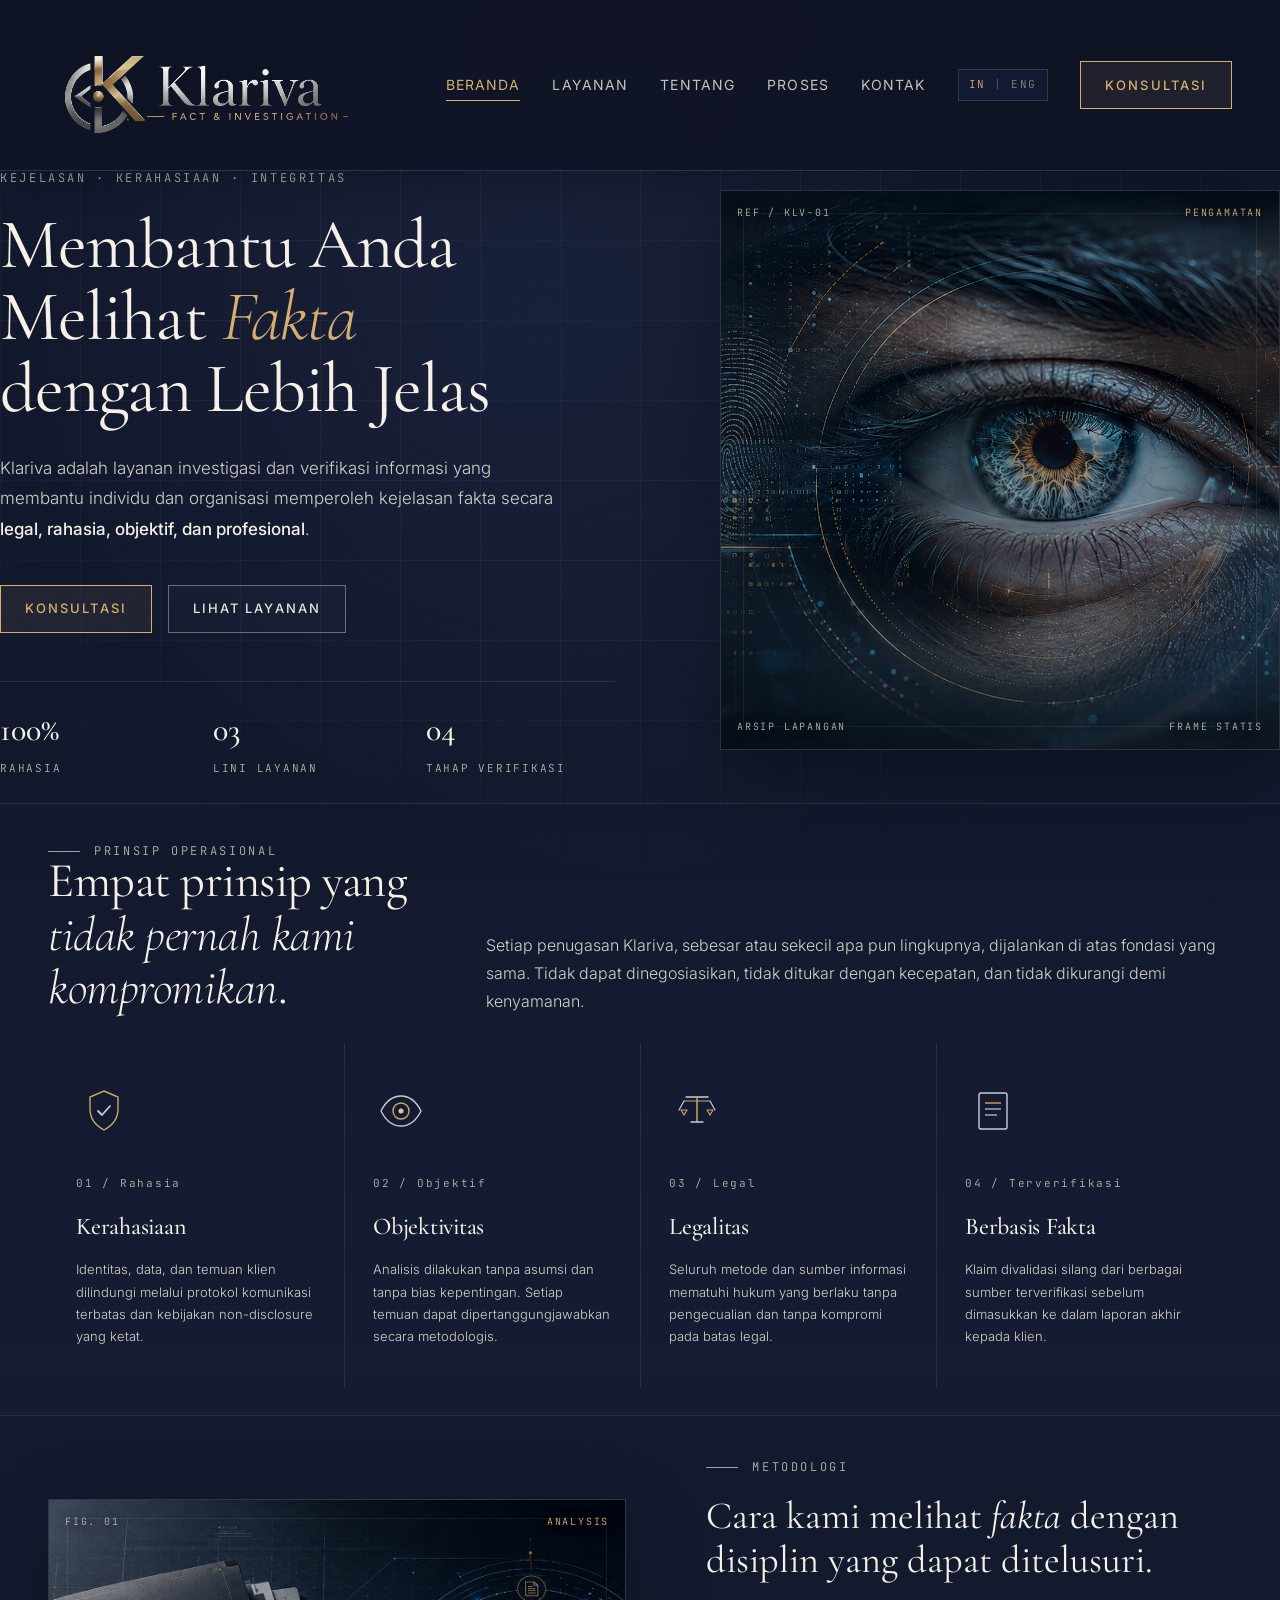
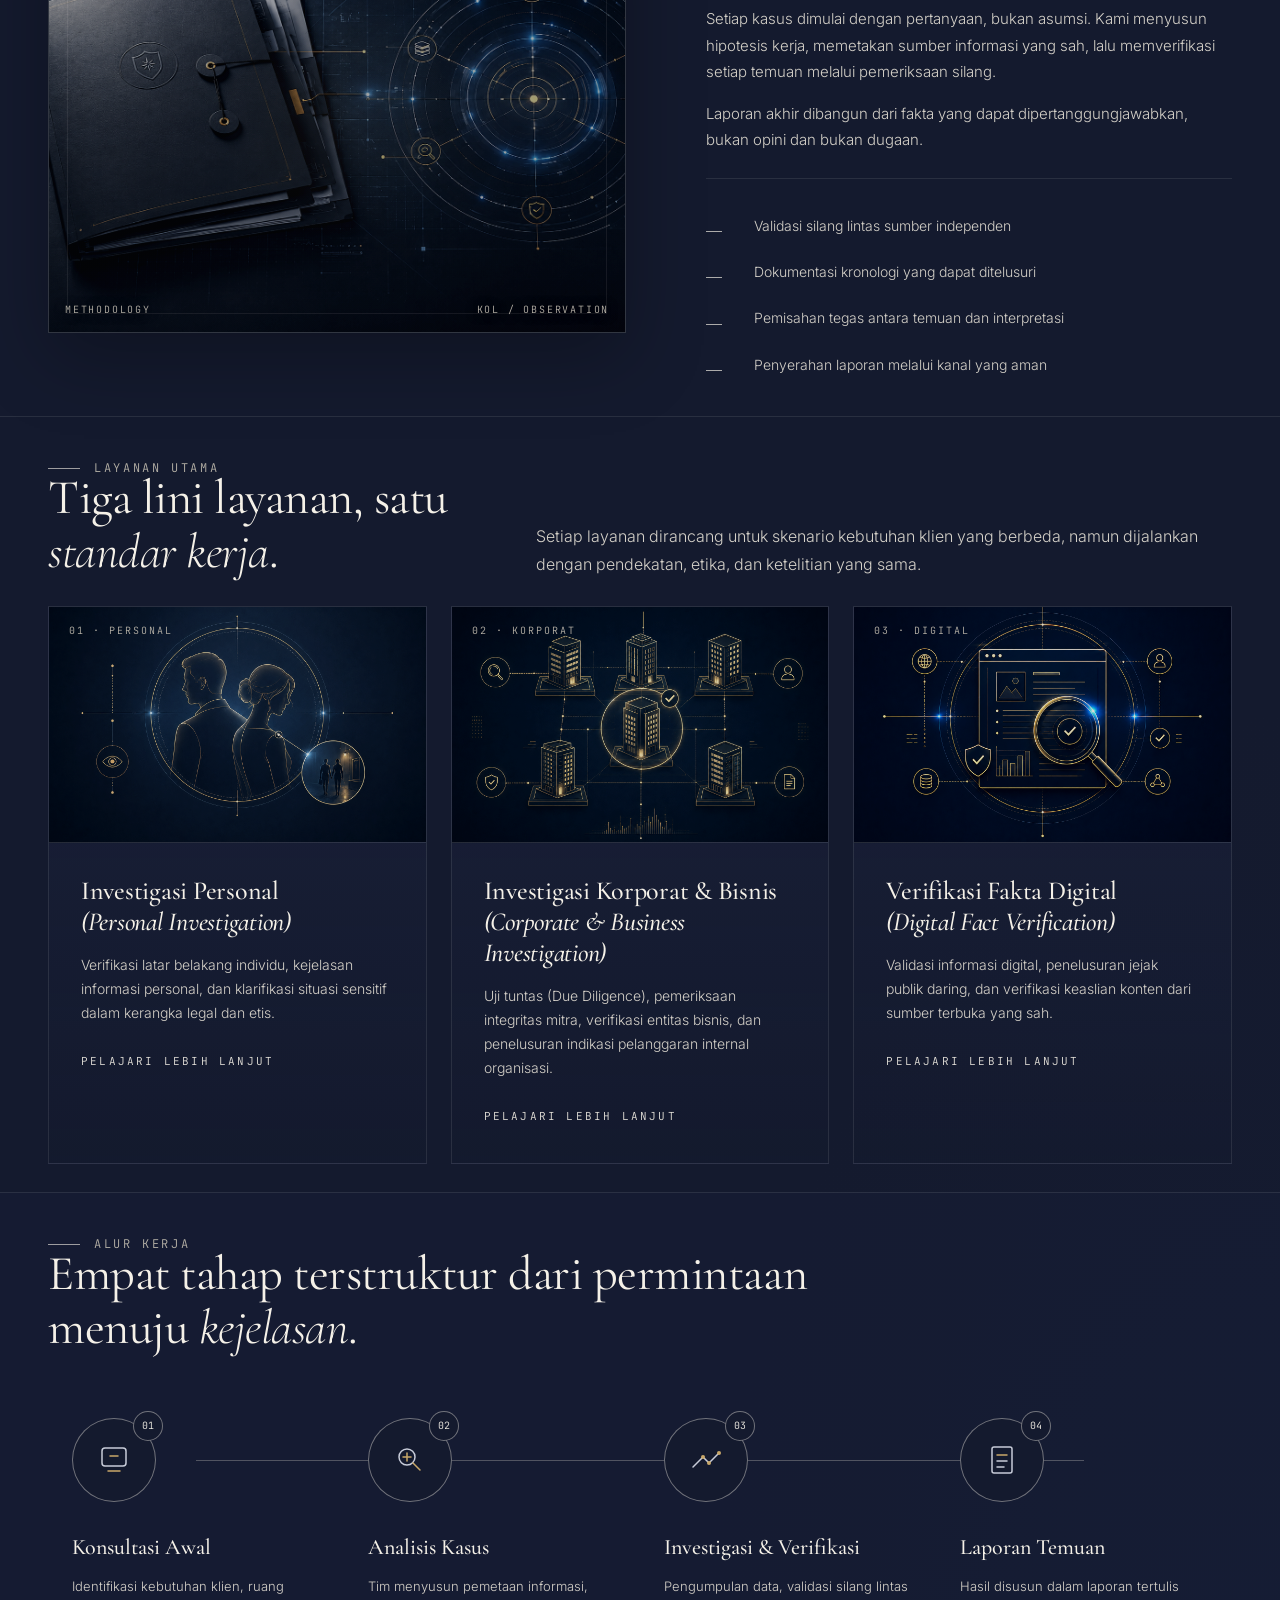
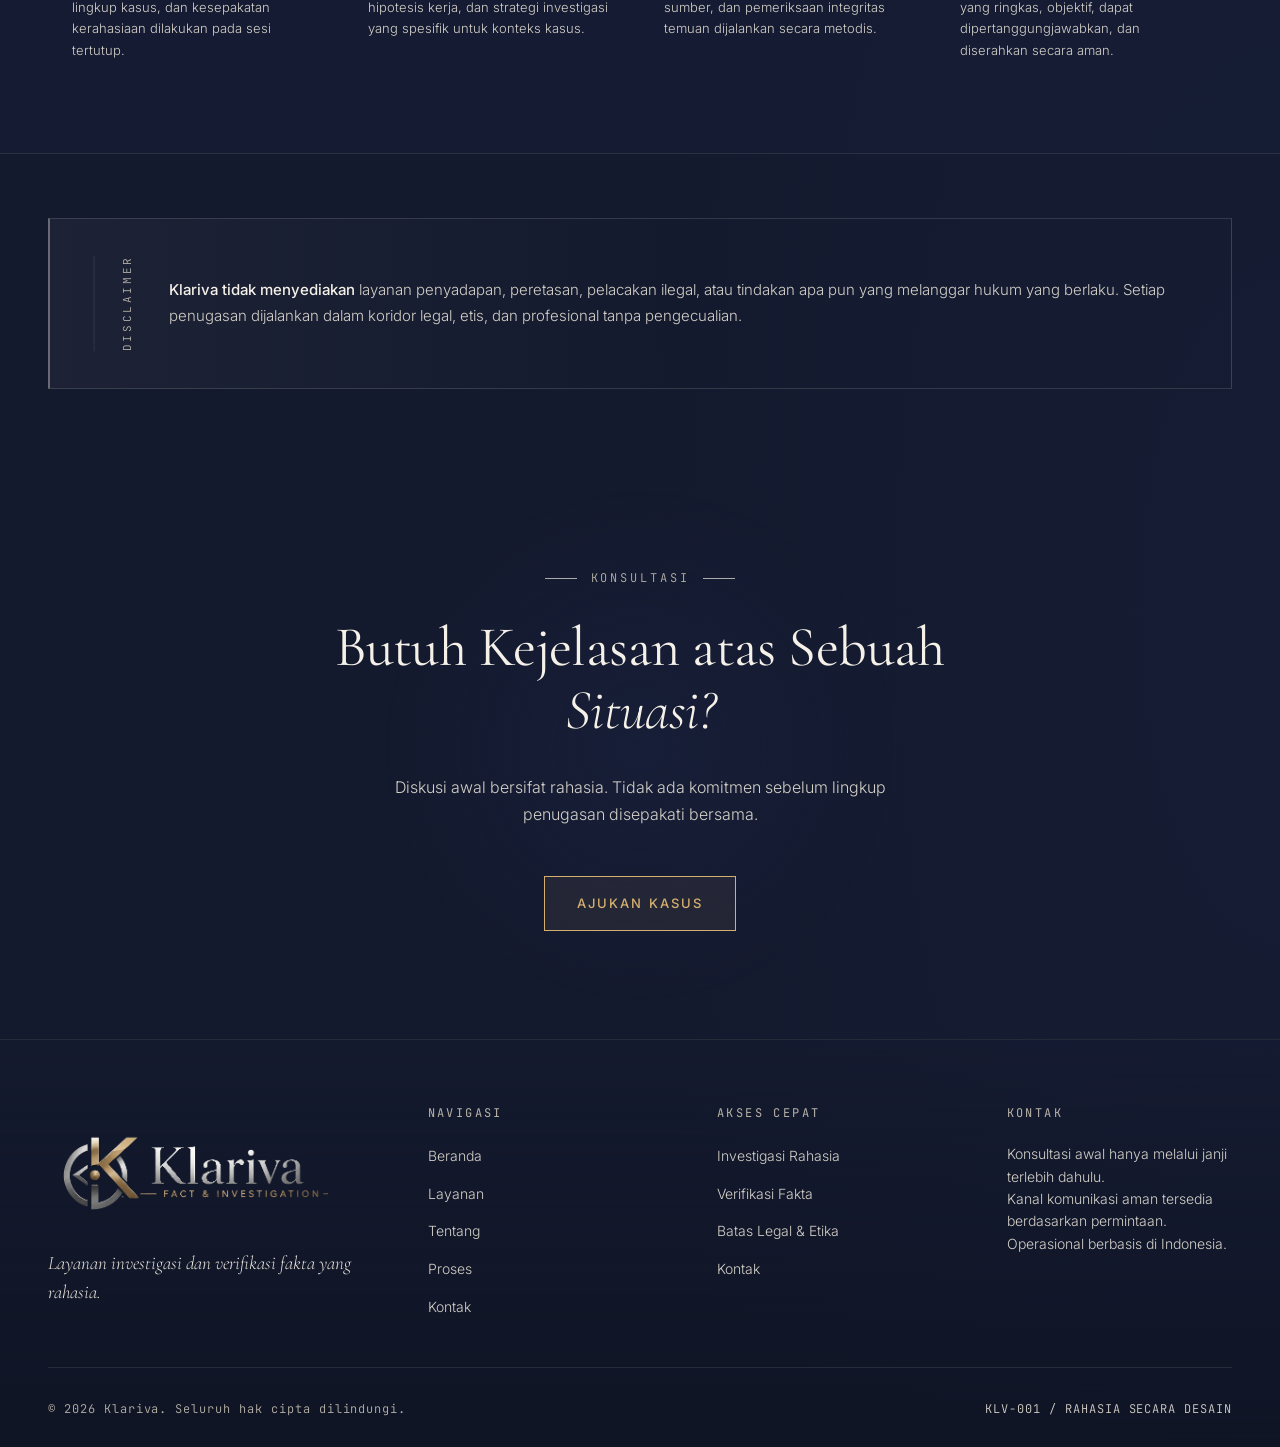
==== commit 06efebfc: "Update site imagery across pages" ====
--- a/index.html
+++ b/index.html
@@ -278,51 +278,13 @@
               <span class="corner-label tr">ANALYSIS</span>
               <span class="corner-label bl">METHODOLOGY</span>
               <span class="corner-label br">KOL / OBSERVATION</span>
-              <svg viewBox="0 0 480 360" xmlns="http://www.w3.org/2000/svg" aria-hidden="true">
-                <g stroke="rgba(200,204,217,0.04)" stroke-width="0.5">
-                  <line x1="0" y1="60" x2="480" y2="60"/>
-                  <line x1="0" y1="120" x2="480" y2="120"/>
-                  <line x1="0" y1="180" x2="480" y2="180"/>
-                  <line x1="0" y1="240" x2="480" y2="240"/>
-                  <line x1="0" y1="300" x2="480" y2="300"/>
-                  <line x1="80" y1="0" x2="80" y2="360"/>
-                  <line x1="160" y1="0" x2="160" y2="360"/>
-                  <line x1="240" y1="0" x2="240" y2="360"/>
-                  <line x1="320" y1="0" x2="320" y2="360"/>
-                  <line x1="400" y1="0" x2="400" y2="360"/>
-                </g>
-
-                <g transform="translate(80 90)">
-                  <rect x="0" y="0" width="140" height="180" fill="rgba(28,32,48,0.6)" stroke="rgba(200,204,217,0.2)" stroke-width="0.8"/>
-                  <rect x="8" y="-8" width="140" height="180" fill="rgba(28,32,48,0.4)" stroke="rgba(200,204,217,0.15)" stroke-width="0.8"/>
-                  <rect x="16" y="-16" width="140" height="180" fill="rgba(28,32,48,0.3)" stroke="rgba(201,168,106,0.3)" stroke-width="0.8"/>
-                  <line x1="32" y1="6" x2="120" y2="6" stroke="rgba(200,204,217,0.3)" stroke-width="0.6"/>
-                  <line x1="32" y1="16" x2="120" y2="16" stroke="rgba(200,204,217,0.3)" stroke-width="0.6"/>
-                  <line x1="32" y1="26" x2="100" y2="26" stroke="#c9a86a" stroke-width="0.8"/>
-                  <line x1="32" y1="40" x2="120" y2="40" stroke="rgba(200,204,217,0.2)" stroke-width="0.4"/>
-                  <line x1="32" y1="48" x2="120" y2="48" stroke="rgba(200,204,217,0.2)" stroke-width="0.4"/>
-                  <line x1="32" y1="56" x2="110" y2="56" stroke="rgba(200,204,217,0.2)" stroke-width="0.4"/>
-                  <rect x="50" y="100" width="80" height="22" fill="none" stroke="#c9a86a" stroke-width="0.8"/>
-                  <text x="90" y="115" text-anchor="middle" font-family="JetBrains Mono, monospace" font-size="8" fill="#c9a86a" letter-spacing="1">CONFIDENTIAL</text>
-                </g>
-
-                <circle cx="320" cy="180" r="60" fill="none" stroke="rgba(201,168,106,0.5)" stroke-width="1"/>
-                <circle cx="320" cy="180" r="60" fill="none" stroke="rgba(201,168,106,0.2)" stroke-width="0.4" stroke-dasharray="2 3"/>
-                <circle cx="320" cy="180" r="40" fill="none" stroke="rgba(200,204,217,0.3)" stroke-width="0.6"/>
-                <circle cx="320" cy="180" r="22" fill="rgba(10,14,26,0.6)" stroke="rgba(201,168,106,0.6)" stroke-width="0.8"/>
-                <circle cx="320" cy="180" r="6" fill="#c9a86a"/>
-                <line x1="320" y1="100" x2="320" y2="120" stroke="rgba(201,168,106,0.4)" stroke-width="0.6"/>
-                <line x1="320" y1="240" x2="320" y2="260" stroke="rgba(201,168,106,0.4)" stroke-width="0.6"/>
-                <line x1="240" y1="180" x2="260" y2="180" stroke="rgba(201,168,106,0.4)" stroke-width="0.6"/>
-                <line x1="380" y1="180" x2="400" y2="180" stroke="rgba(201,168,106,0.4)" stroke-width="0.6"/>
-                <g font-family="JetBrains Mono, monospace" font-size="7" fill="rgba(200,204,217,0.4)" letter-spacing="0.5">
-                  <text x="400" y="100">PARAM_01 - 96%</text>
-                  <text x="400" y="115">PARAM_02 - 88%</text>
-                  <text x="400" y="130">PARAM_03 - 94%</text>
-                  <text x="400" y="145">PARAM_04 - 91%</text>
-                  <text x="400" y="160">PARAM_05 - 87%</text>
-                </g>
-              </svg>
+              <img
+                src="assets/icons/Metodologi_Beranda_Klariva.png"
+                alt="Visual metodologi investigasi dengan dokumen dan parameter analisis"
+                class="insight-image"
+                loading="lazy"
+                decoding="async"
+              >
             </div>
 
             <div class="insight-copy">
@@ -355,23 +317,13 @@
             <article class="service-preview-card">
               <div class="art-block">
                 <span class="art-block-label">01 · Personal</span>
-                <svg viewBox="0 0 400 250" xmlns="http://www.w3.org/2000/svg" aria-hidden="true">
-                  <rect width="400" height="250" fill="url(#personalBg)"/>
-                  <defs>
-                    <linearGradient id="personalBg" x1="0%" y1="0%" x2="100%" y2="100%">
-                      <stop offset="0%" stop-color="#101725"/>
-                      <stop offset="100%" stop-color="#1c2030"/>
-                    </linearGradient>
-                  </defs>
-                  <circle cx="120" cy="122" r="56" fill="none" stroke="rgba(201,168,106,0.55)" stroke-width="1.1"/>
-                  <circle cx="120" cy="122" r="24" fill="none" stroke="rgba(200,204,217,0.55)" stroke-width="1"/>
-                  <line x1="162" y1="163" x2="214" y2="214" stroke="#c8ccd9" stroke-width="1.2"/>
-                  <rect x="218" y="54" width="118" height="142" fill="rgba(10,14,26,0.45)" stroke="rgba(200,204,217,0.22)"/>
-                  <line x1="238" y1="84" x2="316" y2="84" stroke="#c9a86a" stroke-width="1.1"/>
-                  <line x1="238" y1="102" x2="316" y2="102" stroke="rgba(200,204,217,0.3)" stroke-width="0.9"/>
-                  <line x1="238" y1="120" x2="306" y2="120" stroke="rgba(200,204,217,0.3)" stroke-width="0.9"/>
-                  <line x1="238" y1="138" x2="314" y2="138" stroke="rgba(200,204,217,0.3)" stroke-width="0.9"/>
-                </svg>
+                <img
+                  src="assets/icons/Personal_Layanan_Klariva.png"
+                  alt="Visual investigasi personal dengan fokus observasi dan dokumen"
+                  class="personal-service-image service-preview-image"
+                  loading="lazy"
+                  decoding="async"
+                >
               </div>
               <div class="service-preview-body">
                 <h3 class="service-preview-title">Investigasi Personal<br><em>(Personal Investigation)</em></h3>
@@ -383,17 +335,13 @@
             <article class="service-preview-card">
               <div class="art-block">
                 <span class="art-block-label">02 · Corporate</span>
-                <svg viewBox="0 0 400 250" xmlns="http://www.w3.org/2000/svg" aria-hidden="true">
-                  <rect width="400" height="250" fill="#111829"/>
-                  <rect x="60" y="52" width="86" height="148" fill="rgba(200,204,217,0.06)" stroke="rgba(200,204,217,0.18)"/>
-                  <rect x="156" y="88" width="70" height="112" fill="rgba(200,204,217,0.05)" stroke="rgba(200,204,217,0.18)"/>
-                  <rect x="236" y="38" width="102" height="162" fill="rgba(200,204,217,0.08)" stroke="rgba(201,168,106,0.28)"/>
-                  <line x1="102" y1="52" x2="102" y2="198" stroke="rgba(201,168,106,0.2)"/>
-                  <line x1="191" y1="88" x2="191" y2="200" stroke="rgba(200,204,217,0.18)"/>
-                  <line x1="287" y1="38" x2="287" y2="200" stroke="rgba(201,168,106,0.22)"/>
-                  <circle cx="302" cy="94" r="34" fill="none" stroke="#c9a86a" stroke-width="1"/>
-                  <circle cx="302" cy="94" r="14" fill="rgba(201,168,106,0.2)" stroke="#c8ccd9" stroke-width="0.9"/>
-                </svg>
+                <img
+                  src="assets/icons/Korporat_Layanan_Klariva.png"
+                  alt="Visual investigasi korporat dengan struktur bisnis dan titik analisis"
+                  class="corporate-service-image service-preview-image"
+                  loading="lazy"
+                  decoding="async"
+                >
               </div>
               <div class="service-preview-body">
                 <h3 class="service-preview-title">Investigasi Korporat &amp; Bisnis<br><em>(Corporate &amp; Business Investigation)</em></h3>
@@ -405,16 +353,13 @@
             <article class="service-preview-card">
               <div class="art-block">
                 <span class="art-block-label">03 · Digital</span>
-                <svg viewBox="0 0 400 250" xmlns="http://www.w3.org/2000/svg" aria-hidden="true">
-                  <rect width="400" height="250" fill="#0d1322"/>
-                  <rect x="74" y="46" width="252" height="158" rx="6" fill="rgba(10,14,26,0.48)" stroke="rgba(200,204,217,0.22)"/>
-                  <path d="M102 82H298" stroke="rgba(200,204,217,0.2)" stroke-width="1"/>
-                  <path d="M102 108H246" stroke="#c9a86a" stroke-width="1.2"/>
-                  <path d="M102 134H286" stroke="rgba(200,204,217,0.24)" stroke-width="1"/>
-                  <path d="M102 160H214" stroke="rgba(200,204,217,0.24)" stroke-width="1"/>
-                  <circle cx="282" cy="146" r="38" fill="none" stroke="rgba(201,168,106,0.48)" stroke-width="1.1"/>
-                  <path d="M309 173L338 202" stroke="#c8ccd9" stroke-width="1.2"/>
-                </svg>
+                <img
+                  src="assets/icons/Digital_Layanan_Klariva.png"
+                  alt="Visual verifikasi fakta digital dengan dokumen dan fokus analisis"
+                  class="digital-service-image service-preview-image"
+                  loading="lazy"
+                  decoding="async"
+                >
               </div>
               <div class="service-preview-body">
                 <h3 class="service-preview-title">Verifikasi Fakta Digital<br><em>(Digital Fact Verification)</em></h3>
--- a/assets/css/style.css
+++ b/assets/css/style.css
@@ -657,6 +657,22 @@
   background: #0d1323;
 }
 
+.process-hero-visual {
+  aspect-ratio: 971 / 1619;
+  max-width: 410px;
+  justify-self: end;
+  width: 100%;
+  background: #0d1323;
+}
+
+.contact-hero-visual {
+  aspect-ratio: 1;
+  max-width: 500px;
+  justify-self: end;
+  width: 100%;
+  background: #0d1323;
+}
+
 .hero-visual-home::before {
   content: "";
   position: absolute;
@@ -717,6 +733,22 @@
   filter: brightness(0.72) saturate(0.9) contrast(1.04);
 }
 
+.process-hero-image {
+  width: 100%;
+  height: 100%;
+  display: block;
+  object-fit: cover;
+  object-position: center;
+}
+
+.contact-hero-image {
+  width: 100%;
+  height: 100%;
+  display: block;
+  object-fit: cover;
+  object-position: center;
+}
+
 .coord,
 .corner-label {
   position: absolute;
@@ -756,9 +788,11 @@
 
 .hero-visual img,
 .hero-visual svg,
+.visual-frame img,
 .visual-frame svg,
 .art-block svg,
 .service-visual svg,
+.mini-visual img,
 .mini-visual svg {
   width: 100%;
   height: 100%;
@@ -850,6 +884,36 @@
 
 .insight-visual {
   aspect-ratio: 4 / 3;
+  background: #101725;
+}
+
+.insight-visual::before {
+  content: "";
+  position: absolute;
+  inset: 0;
+  z-index: 1;
+  pointer-events: none;
+  background:
+    linear-gradient(180deg, rgba(8, 11, 20, 0.14), rgba(8, 11, 20, 0.32)),
+    radial-gradient(circle at 50% 50%, rgba(212, 175, 111, 0.06), transparent 34%);
+}
+
+.insight-visual::after {
+  content: "";
+  position: absolute;
+  inset: 18px;
+  z-index: 1;
+  pointer-events: none;
+  border: 1px solid rgba(232, 228, 220, 0.08);
+}
+
+.insight-image {
+  width: 100%;
+  height: 100%;
+  display: block;
+  object-fit: cover;
+  object-position: center;
+  filter: brightness(0.82) saturate(0.94) contrast(1.03);
 }
 
 .insight-title {
@@ -940,6 +1004,15 @@
   border-bottom: 1px solid var(--line);
   overflow: hidden;
   background: linear-gradient(135deg, var(--midnight-2), var(--graphite));
+}
+
+.service-preview-image {
+  width: 100%;
+  height: 100%;
+  display: block;
+  object-fit: cover;
+  object-position: center;
+  filter: brightness(0.84) saturate(0.94) contrast(1.03);
 }
 
 .art-block-label {
@@ -1289,6 +1362,24 @@
   background: linear-gradient(135deg, var(--midnight-2), var(--midnight));
 }
 
+.service-visual-image {
+  width: 100%;
+  height: 100%;
+  display: block;
+  object-fit: cover;
+  object-position: center;
+  filter: brightness(0.84) saturate(0.94) contrast(1.03);
+}
+
+.service-visual .personal-service-image {
+  width: 100%;
+  height: 100%;
+  margin: 0;
+  object-fit: cover;
+  object-position: 50% 46%;
+  transform: none;
+}
+
 .service-visual-label,
 .service-visual-ref {
   position: absolute;
@@ -1475,8 +1566,8 @@
 
 .mini-visual {
   width: 100%;
-  max-width: 320px;
-  aspect-ratio: 1;
+  max-width: 430px;
+  aspect-ratio: 1448 / 1086;
   border: 1px solid var(--line);
   background: linear-gradient(135deg, var(--graphite), var(--midnight-2));
   overflow: hidden;
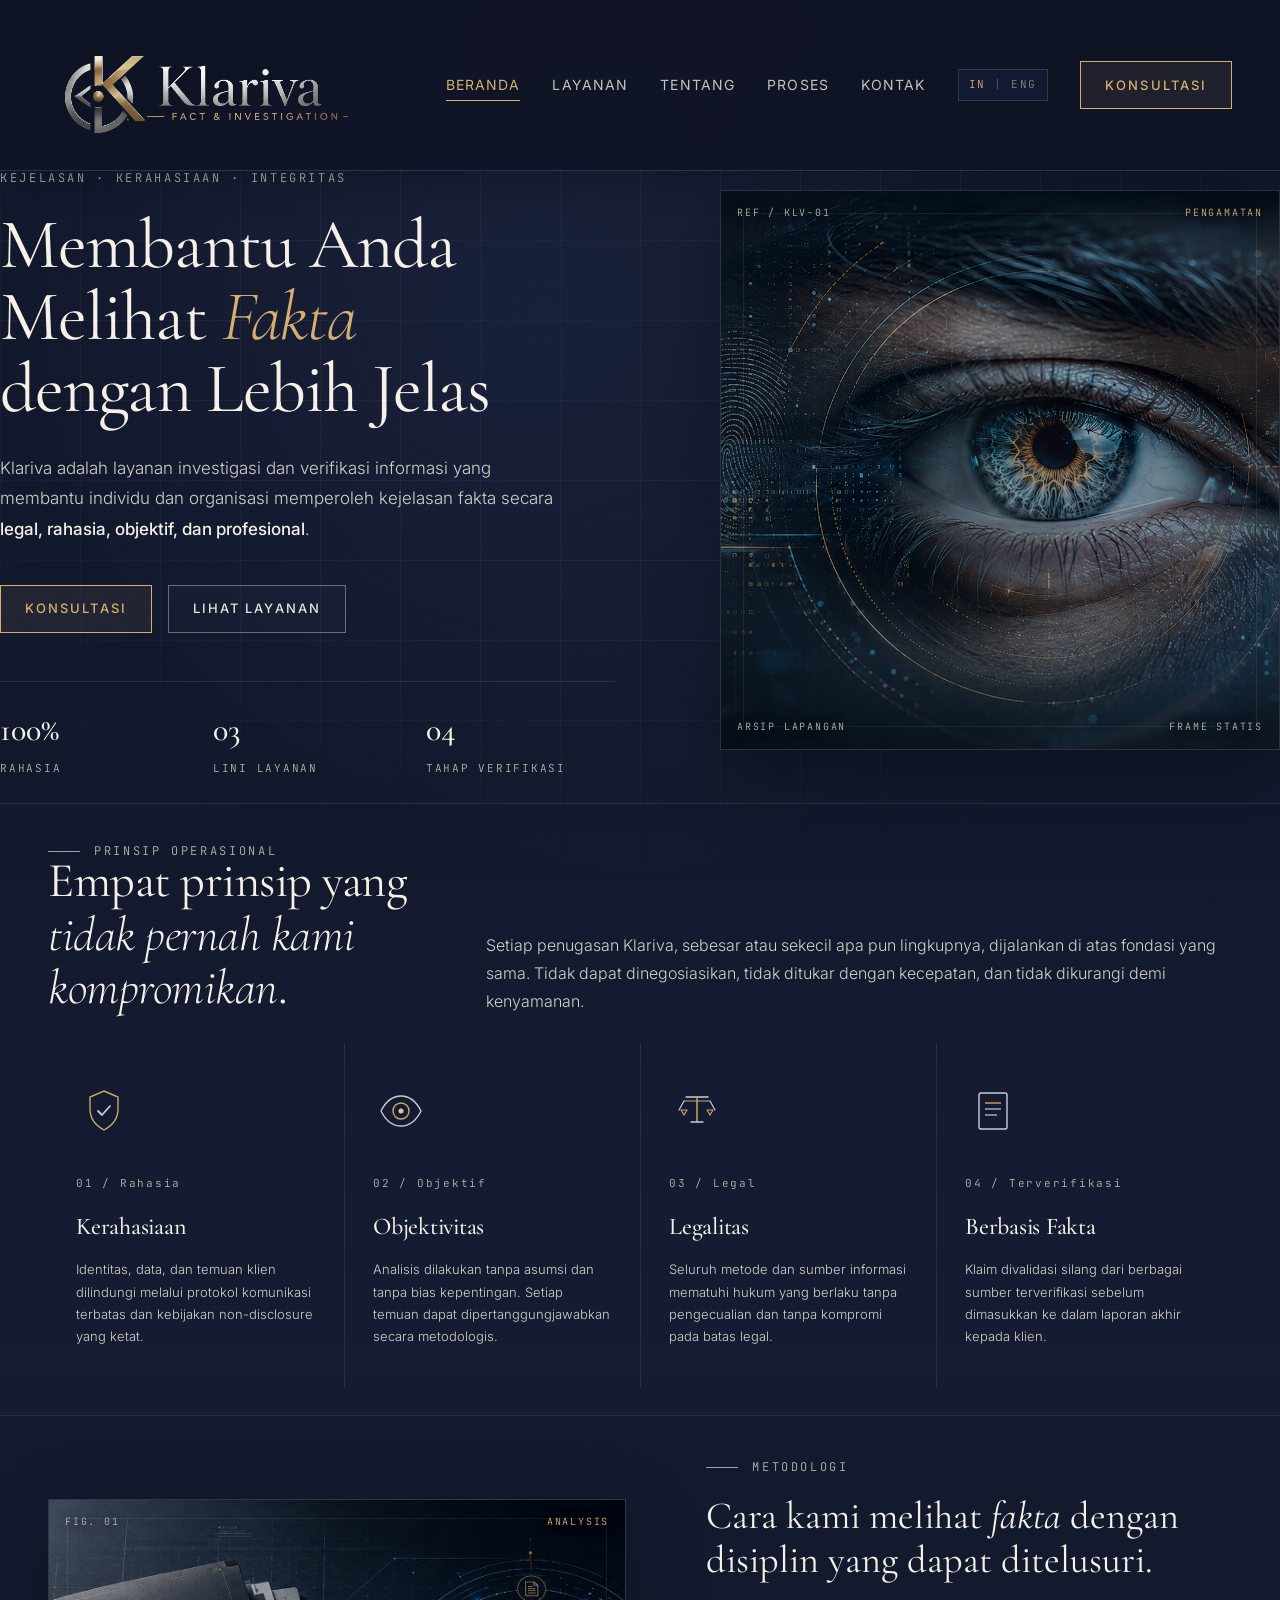
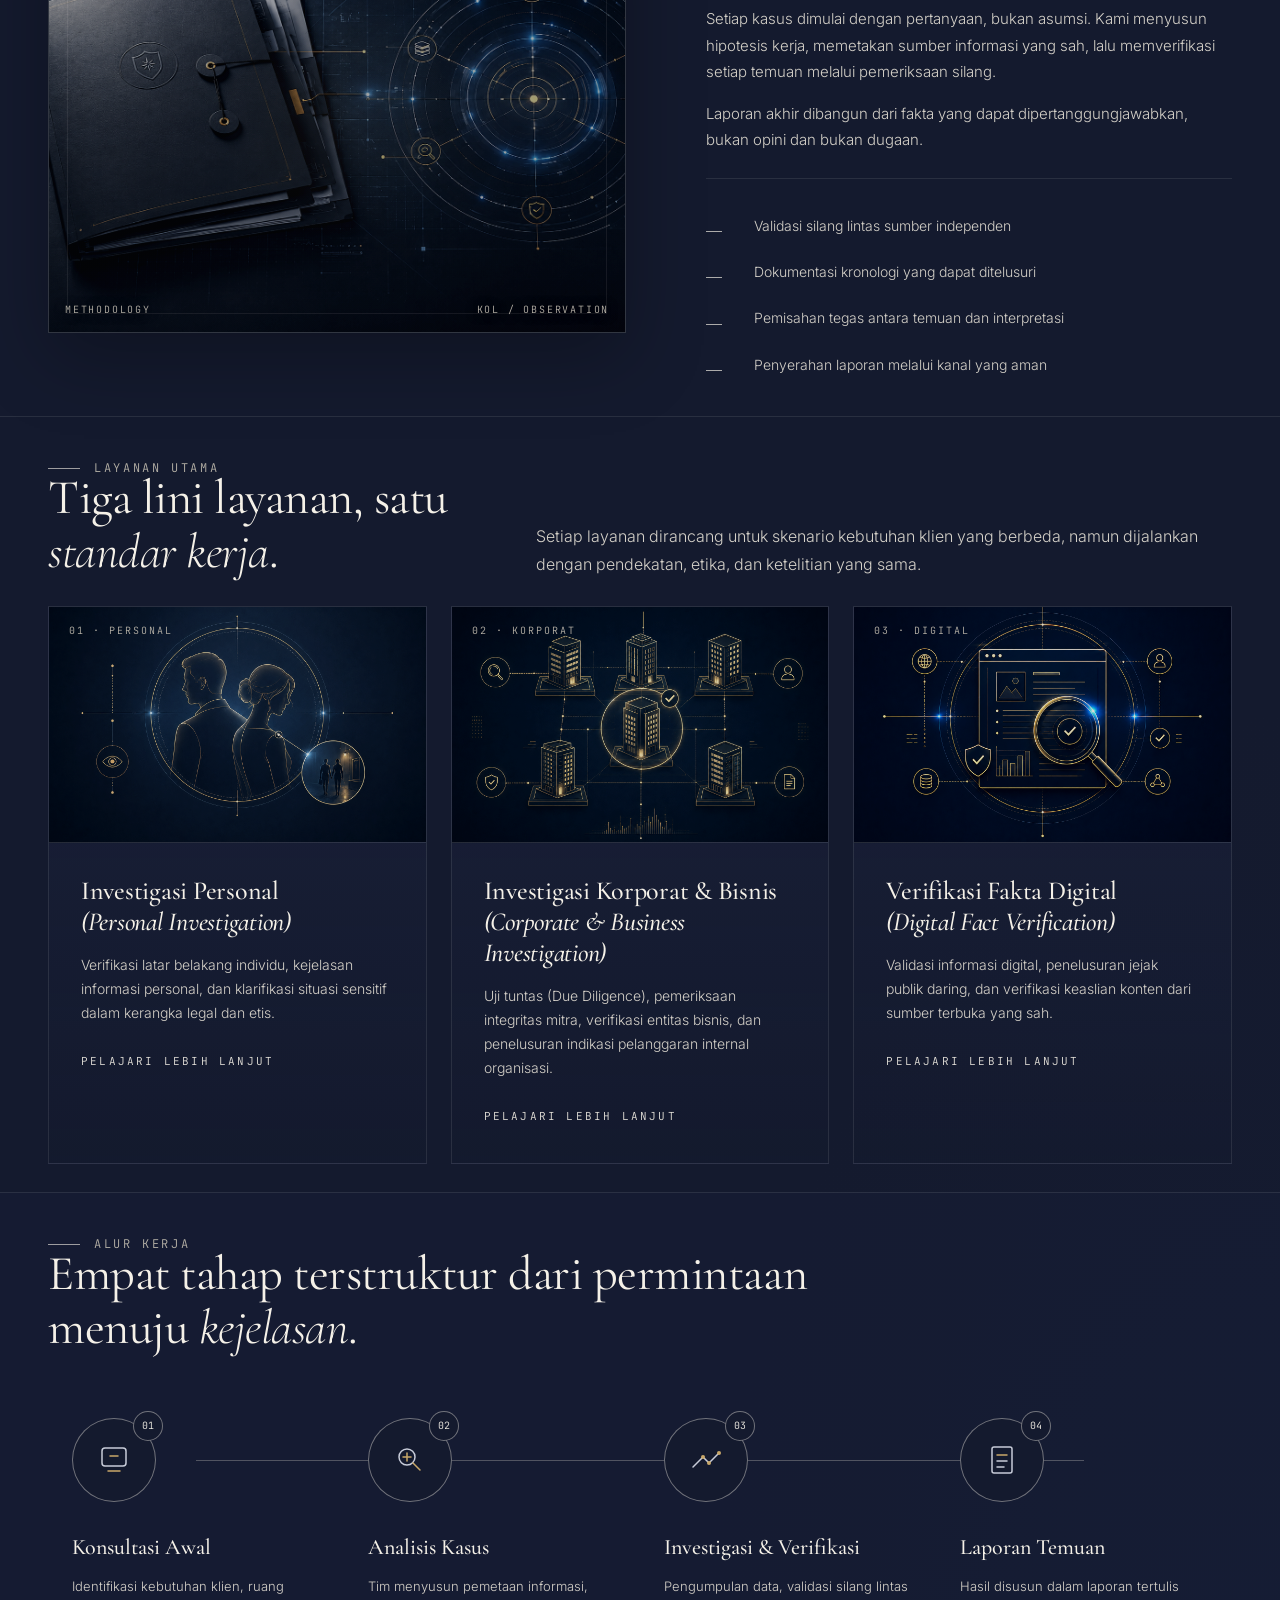
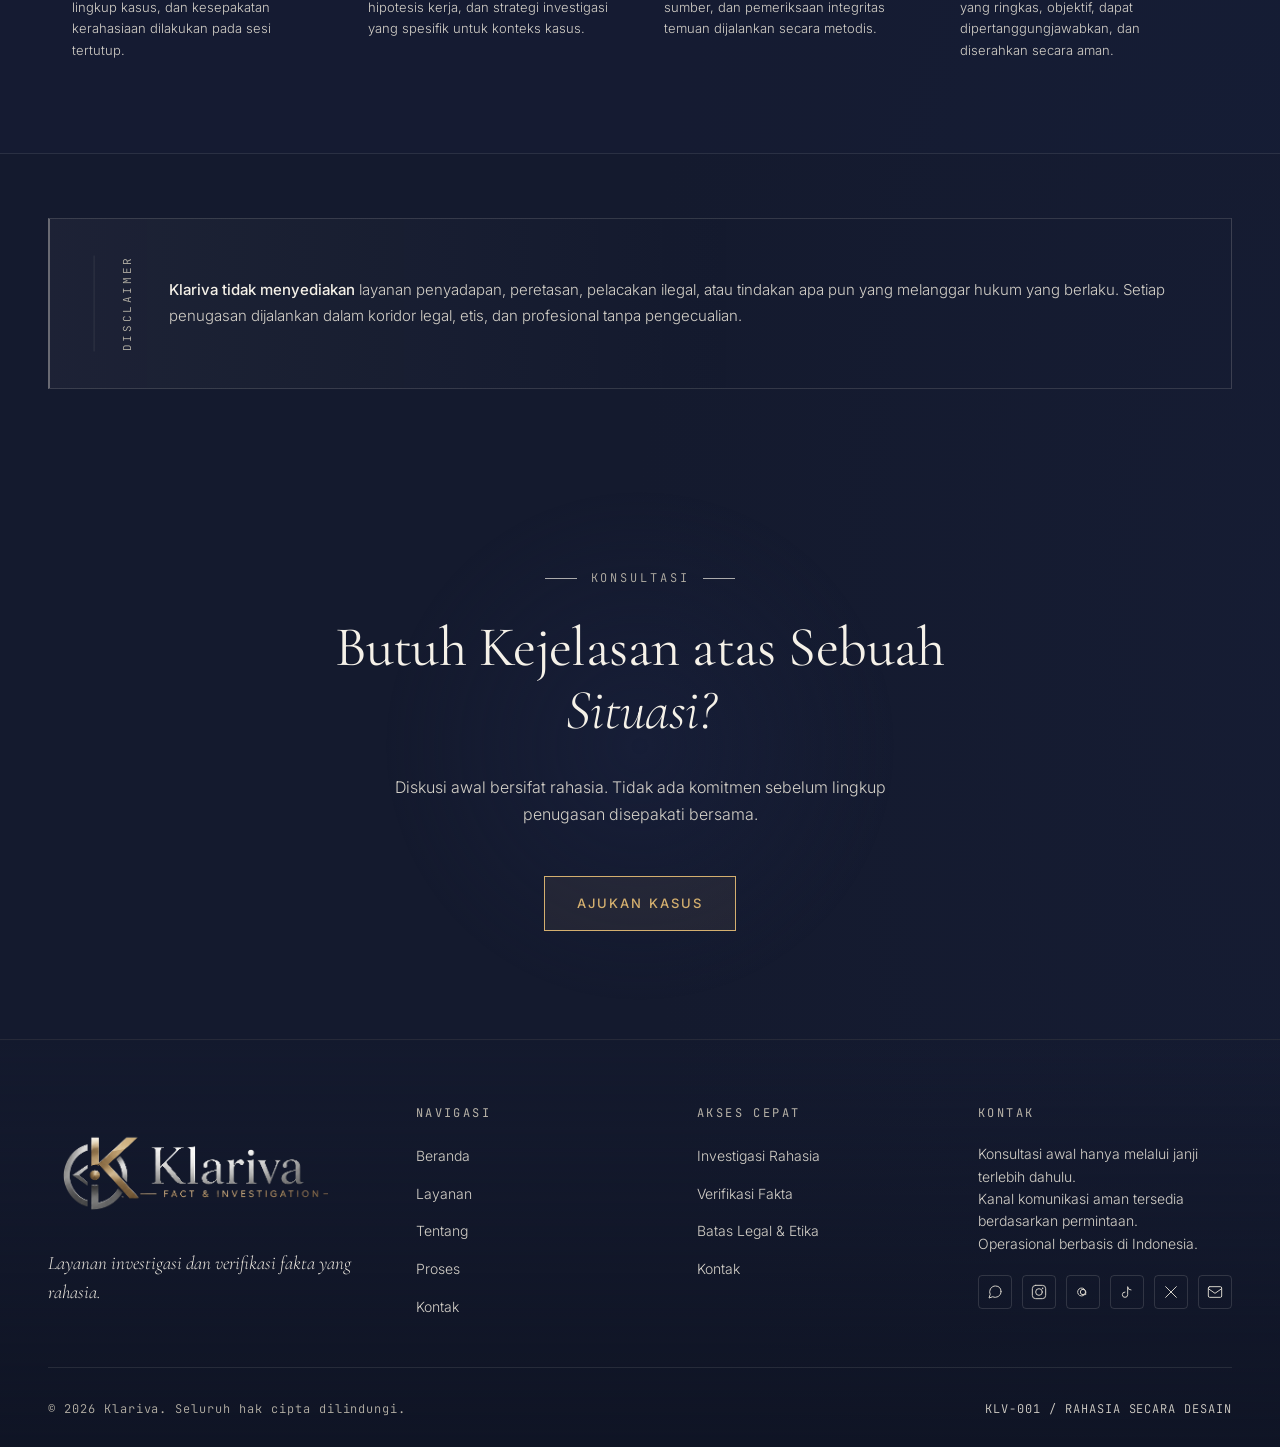
==== commit 958f52cc: "Add footer social icons, X/Twitter channel, and contact config" ====
--- a/index.html
+++ b/index.html
@@ -488,6 +488,26 @@
             <p>Initial consultation by appointment only.</p>
             <p>Secure communication available on request.</p>
             <p>Indonesia based operations.</p>
+            <div class="footer-social">
+              <a href="https://wa.me/628127688109" class="footer-social-link" data-contact-link="whatsapp" target="_blank" rel="noopener noreferrer" aria-label="WhatsApp">
+                <svg viewBox="0 0 24 24" width="16" height="16" fill="none" stroke="currentColor" stroke-width="1.5" stroke-linecap="round" stroke-linejoin="round" aria-hidden="true"><path d="M21 11.5a8.38 8.38 0 0 1-.9 3.8 8.5 8.5 0 0 1-7.6 4.7 8.38 8.38 0 0 1-3.8-.9L3 21l1.9-5.7a8.38 8.38 0 0 1-.9-3.8 8.5 8.5 0 0 1 4.7-7.6 8.38 8.38 0 0 1 3.8-.9h.5a8.48 8.48 0 0 1 8 8v.5z"/></svg>
+              </a>
+              <a href="https://www.instagram.com/nusantarabadai" class="footer-social-link" data-contact-link="instagram" target="_blank" rel="noopener noreferrer" aria-label="Instagram">
+                <svg viewBox="0 0 24 24" width="16" height="16" fill="none" stroke="currentColor" stroke-width="1.5" stroke-linecap="round" aria-hidden="true"><rect x="2" y="2" width="20" height="20" rx="5"/><circle cx="12" cy="12" r="5"/><circle cx="17.5" cy="6.5" r="1.2" fill="currentColor" stroke="none"/></svg>
+              </a>
+              <a href="https://www.threads.net/@nusantarabadai" class="footer-social-link" data-contact-link="threads" target="_blank" rel="noopener noreferrer" aria-label="Threads">
+                <svg viewBox="0 0 24 24" width="16" height="16" fill="none" stroke="currentColor" stroke-width="1.5" stroke-linecap="round" aria-hidden="true"><circle cx="12" cy="12" r="4"/><path d="M16 12a6 6 0 1 0-1.4 3.9"/><path d="M16 12v4"/></svg>
+              </a>
+              <a href="https://www.tiktok.com/@badainusantara9" class="footer-social-link" data-contact-link="tiktok" target="_blank" rel="noopener noreferrer" aria-label="TikTok">
+                <svg viewBox="0 0 24 24" width="16" height="16" fill="none" stroke="currentColor" stroke-width="1.5" stroke-linecap="round" stroke-linejoin="round" aria-hidden="true"><path d="M9 12a4 4 0 1 0 4 4V4a5 5 0 0 0 5 5"/></svg>
+              </a>
+              <a href="https://x.com/klarivaIV" class="footer-social-link" data-contact-link="twitter" target="_blank" rel="noopener noreferrer" aria-label="X (Twitter)">
+                <svg viewBox="0 0 24 24" width="16" height="16" fill="none" stroke="currentColor" stroke-width="1.5" stroke-linecap="round" aria-hidden="true"><path d="M4 4l16 16M20 4L4 20"/></svg>
+              </a>
+              <a href="mailto:badaicharamsar@gmail.com" class="footer-social-link" data-contact-link="email" aria-label="Email">
+                <svg viewBox="0 0 24 24" width="16" height="16" fill="none" stroke="currentColor" stroke-width="1.5" stroke-linecap="round" stroke-linejoin="round" aria-hidden="true"><rect x="2" y="4" width="20" height="16" rx="2"/><path d="M2 7l10 7 10-7"/></svg>
+              </a>
+            </div>
           </div>
         </div>
 
@@ -499,6 +519,7 @@
     </footer>
   </div>
 
+  <script src="assets/js/config.js"></script>
   <script src="assets/js/main.js"></script>
 </body>
 </html>
--- a/assets/css/style.css
+++ b/assets/css/style.css
@@ -741,6 +741,15 @@
   object-position: center;
 }
 
+.about-hero-image {
+  width: 100%;
+  height: 100%;
+  display: block;
+  object-fit: contain;
+  object-position: center;
+  padding: 24px;
+}
+
 .contact-hero-image {
   width: 100%;
   height: 100%;
@@ -1913,6 +1922,31 @@
   color: var(--text);
 }
 
+.footer-social {
+  display: flex;
+  gap: 10px;
+  margin-top: 20px;
+}
+
+.footer-social-link {
+  display: flex;
+  align-items: center;
+  justify-content: center;
+  width: 34px;
+  height: 34px;
+  border: 1px solid var(--border-subtle);
+  border-radius: 4px;
+  color: var(--text-secondary);
+  text-decoration: none;
+  transition: border-color 0.18s ease, color 0.18s ease, background 0.18s ease;
+}
+
+.footer-social-link:hover {
+  border-color: var(--accent-gold);
+  color: var(--accent-gold);
+  background: rgba(212, 175, 111, 0.06);
+}
+
 .footer-bottom {
   display: flex;
   justify-content: space-between;
@@ -2397,3 +2431,681 @@
     align-items: flex-start;
   }
 }
+
+/* ===== SERVICE SELECTABLE ITEMS ===== */
+.service-selectable {
+  cursor: pointer;
+  position: relative;
+  transition: padding-left 0.25s ease, background 0.2s ease, border-left-color 0.2s ease;
+  border-left: 2px solid transparent;
+  margin-left: -2px;
+}
+
+.service-selectable .sub-dot {
+  transition: border-color 0.2s ease, background-color 0.2s ease, transform 0.2s ease;
+}
+
+.service-selectable:hover .sub-num {
+  color: var(--accent-gold);
+}
+
+.service-selectable:hover .sub-text {
+  color: var(--text-primary);
+}
+
+.service-selectable:hover .sub-dot {
+  border-color: var(--accent-gold);
+  background-color: rgba(212, 175, 111, 0.18);
+  transform: scale(1.3);
+}
+
+.service-selectable::after {
+  content: "+";
+  position: absolute;
+  right: 24px;
+  top: 50%;
+  transform: translateY(-50%) scale(0.8);
+  font-size: 16px;
+  color: var(--accent-gold);
+  opacity: 0;
+  transition: opacity 0.2s ease, transform 0.2s ease;
+  pointer-events: none;
+}
+
+.service-selectable:hover::after {
+  opacity: 1;
+  transform: translateY(-50%) scale(1);
+}
+
+.service-selectable.is-selected {
+  background: rgba(212, 175, 111, 0.05);
+  border-left-color: var(--accent-gold);
+  padding-left: 8px;
+}
+
+.service-selectable.is-selected .sub-num {
+  color: var(--accent-gold);
+}
+
+.service-selectable.is-selected .sub-text {
+  color: var(--text-primary);
+}
+
+.service-selectable.is-selected .sub-dot {
+  border-color: var(--accent-gold);
+  background-color: var(--accent-gold);
+  transform: scale(1.2);
+  opacity: 1;
+}
+
+.service-selectable.is-selected::after {
+  content: "✓";
+  opacity: 1;
+  transform: translateY(-50%) scale(1);
+  font-size: 13px;
+}
+
+/* ===== STICKY SELECTION BAR ===== */
+.selection-bar {
+  position: fixed;
+  bottom: 0;
+  left: 0;
+  right: 0;
+  z-index: 150;
+  background: rgba(10, 14, 26, 0.96);
+  border-top: 1px solid var(--accent-gold);
+  backdrop-filter: blur(16px);
+  padding: 14px 0;
+  animation: slideUpBar 0.3s ease;
+}
+
+@keyframes slideUpBar {
+  from { transform: translateY(100%); opacity: 0; }
+  to   { transform: translateY(0); opacity: 1; }
+}
+
+.selection-bar-inner {
+  display: flex;
+  align-items: center;
+  justify-content: space-between;
+  gap: 20px;
+}
+
+.selection-bar-info {
+  display: flex;
+  align-items: center;
+  gap: 14px;
+  min-width: 0;
+  flex: 1;
+}
+
+.selection-count-badge {
+  display: inline-flex;
+  align-items: center;
+  justify-content: center;
+  width: 28px;
+  height: 28px;
+  background: var(--accent-gold);
+  color: var(--bg-primary);
+  font-family: var(--mono);
+  font-size: 13px;
+  font-weight: 600;
+  flex-shrink: 0;
+  line-height: 1;
+}
+
+.selection-bar-label {
+  font-size: 13px;
+  color: var(--text-secondary);
+  white-space: nowrap;
+  flex-shrink: 0;
+}
+
+.selection-chips {
+  display: flex;
+  gap: 6px;
+  overflow-x: auto;
+  scrollbar-width: none;
+  min-width: 0;
+}
+
+.selection-chips::-webkit-scrollbar {
+  display: none;
+}
+
+.selection-chip {
+  font-family: var(--mono);
+  font-size: 10px;
+  letter-spacing: 0.12em;
+  padding: 3px 9px;
+  border: 1px solid rgba(212, 175, 111, 0.5);
+  color: var(--accent-gold);
+  background: rgba(212, 175, 111, 0.08);
+  white-space: nowrap;
+  flex-shrink: 0;
+}
+
+.selection-bar-actions {
+  display: flex;
+  align-items: center;
+  gap: 10px;
+  flex-shrink: 0;
+}
+
+.selection-bar-clear {
+  background: transparent;
+  border: 1px solid var(--border-subtle);
+  color: var(--text-secondary);
+  padding: 9px 16px;
+  min-height: 40px;
+  font-size: 12px;
+  letter-spacing: 0.06em;
+  cursor: pointer;
+  transition: color 0.2s ease, border-color 0.2s ease;
+  white-space: nowrap;
+}
+
+.selection-bar-clear:hover {
+  color: var(--text-primary);
+  border-color: rgba(232, 228, 220, 0.4);
+}
+
+.selection-bar-cta {
+  padding: 9px 20px;
+  min-height: 40px;
+  font-size: 12px;
+  gap: 8px;
+  white-space: nowrap;
+}
+
+/* ===== MULTI-SERVICE BANNER (contact page) ===== */
+.ssb-service-list {
+  display: flex;
+  flex-direction: column;
+  gap: 6px;
+  margin-top: 4px;
+}
+
+.ssb-service-item {
+  display: flex;
+  align-items: center;
+  gap: 8px;
+  flex-wrap: wrap;
+}
+
+.ssb-item-remove {
+  width: 18px;
+  height: 18px;
+  border: 1px solid var(--border-subtle);
+  background: transparent;
+  color: var(--text-secondary);
+  cursor: pointer;
+  display: inline-flex;
+  align-items: center;
+  justify-content: center;
+  flex-shrink: 0;
+  margin-left: 2px;
+  transition: color 0.2s ease, border-color 0.2s ease, background 0.2s ease;
+}
+
+.ssb-item-remove:hover {
+  color: var(--text-primary);
+  border-color: rgba(232, 228, 220, 0.45);
+  background: rgba(232, 228, 220, 0.06);
+}
+
+/* ===== SERVICE POPUP ===== */
+.service-popup-overlay {
+  position: fixed;
+  inset: 0;
+  background: rgba(8, 11, 22, 0.78);
+  backdrop-filter: blur(6px);
+  z-index: 200;
+  animation: fadeIn 0.2s ease;
+}
+
+.service-popup {
+  position: fixed;
+  top: 50%;
+  left: 50%;
+  transform: translate(-50%, -50%);
+  z-index: 201;
+  width: min(480px, calc(100vw - 48px));
+  background: var(--bg-elevated);
+  border: 1px solid var(--border-subtle);
+  border-left: 2px solid var(--accent-gold);
+  padding: 40px 40px 36px;
+  box-shadow: 0 32px 96px rgba(0, 0, 0, 0.5);
+  animation: slideUp 0.25s ease;
+}
+
+@keyframes fadeIn {
+  from { opacity: 0; }
+  to   { opacity: 1; }
+}
+
+@keyframes slideUp {
+  from { opacity: 0; transform: translate(-50%, calc(-50% + 16px)); }
+  to   { opacity: 1; transform: translate(-50%, -50%); }
+}
+
+.service-popup-close {
+  position: absolute;
+  top: 16px;
+  right: 16px;
+  width: 32px;
+  height: 32px;
+  border: 1px solid var(--border-subtle);
+  background: transparent;
+  color: var(--text-secondary);
+  cursor: pointer;
+  display: flex;
+  align-items: center;
+  justify-content: center;
+  transition: color 0.2s ease, border-color 0.2s ease, background-color 0.2s ease;
+}
+
+.service-popup-close:hover {
+  color: var(--text-primary);
+  border-color: var(--accent-gold);
+  background: rgba(212, 175, 111, 0.08);
+}
+
+.service-popup-eyebrow {
+  font-family: var(--mono);
+  font-size: 10px;
+  letter-spacing: 0.2em;
+  text-transform: uppercase;
+  color: var(--accent-gold);
+  margin-bottom: 20px;
+}
+
+.service-popup-code {
+  font-family: var(--mono);
+  font-size: 36px;
+  font-weight: 300;
+  letter-spacing: 0.08em;
+  color: var(--text-primary);
+  line-height: 1;
+  margin-bottom: 16px;
+  background: linear-gradient(135deg, var(--text-primary) 0%, var(--accent-gold) 100%);
+  -webkit-background-clip: text;
+  background-clip: text;
+  color: transparent;
+  -webkit-text-fill-color: transparent;
+}
+
+.service-popup-name {
+  font-family: var(--serif);
+  font-size: 22px;
+  font-weight: 400;
+  line-height: 1.3;
+  color: var(--text-primary);
+  margin-bottom: 10px;
+}
+
+.service-popup-line {
+  font-family: var(--mono);
+  font-size: 11px;
+  letter-spacing: 0.16em;
+  text-transform: uppercase;
+  color: var(--text-secondary);
+  margin-bottom: 32px;
+}
+
+.service-popup-cta {
+  width: 100%;
+  justify-content: space-between;
+  gap: 12px;
+}
+
+/* ===== SELECTED SERVICE BANNER ===== */
+.selected-service-banner {
+  margin-bottom: 36px;
+}
+
+.ssb-inner {
+  display: flex;
+  align-items: center;
+  justify-content: space-between;
+  gap: 16px;
+  padding: 14px 20px;
+  border: 1px solid rgba(212, 175, 111, 0.35);
+  border-left: 2px solid var(--accent-gold);
+  background: rgba(212, 175, 111, 0.06);
+}
+
+.ssb-left {
+  display: flex;
+  align-items: center;
+  gap: 12px;
+  flex-wrap: wrap;
+  min-width: 0;
+}
+
+.ssb-label {
+  font-family: var(--mono);
+  font-size: 10px;
+  letter-spacing: 0.2em;
+  text-transform: uppercase;
+  color: var(--accent-gold);
+  white-space: nowrap;
+  flex-shrink: 0;
+}
+
+.ssb-code {
+  font-family: var(--mono);
+  font-size: 13px;
+  letter-spacing: 0.12em;
+  color: var(--text-primary);
+  white-space: nowrap;
+  flex-shrink: 0;
+}
+
+.ssb-sep {
+  color: var(--text-secondary);
+  opacity: 0.5;
+  flex-shrink: 0;
+}
+
+.ssb-name {
+  font-size: 14px;
+  color: var(--text-body);
+  line-height: 1.4;
+  min-width: 0;
+}
+
+.ssb-clear {
+  width: 28px;
+  height: 28px;
+  border: 1px solid var(--border-subtle);
+  background: transparent;
+  color: var(--text-secondary);
+  cursor: pointer;
+  display: flex;
+  align-items: center;
+  justify-content: center;
+  flex-shrink: 0;
+  transition: color 0.2s ease, border-color 0.2s ease;
+}
+
+.ssb-clear:hover {
+  color: var(--text-primary);
+  border-color: var(--accent-gold);
+}
+
+/* ===== CHANNEL SHELL ===== */
+.channel-shell {
+  border: 1px solid var(--line-strong);
+  border-left: 2px solid rgba(232, 228, 220, 0.4);
+  padding: 32px;
+}
+
+.channel-intro {
+  margin-bottom: 24px;
+}
+
+.channel-section-label {
+  display: inline-flex;
+  align-items: center;
+  gap: 10px;
+  font-family: var(--mono);
+  font-size: 11px;
+  letter-spacing: 0.2em;
+  text-transform: uppercase;
+  color: var(--text-secondary);
+  margin-bottom: 12px;
+}
+
+.channel-section-label::before {
+  content: "";
+  width: 20px;
+  height: 1px;
+  background: rgba(232, 228, 220, 0.6);
+}
+
+.channel-heading {
+  font-family: var(--serif);
+  font-size: clamp(20px, 2vw, 26px);
+  font-weight: 400;
+  line-height: 1.2;
+  color: var(--text-primary);
+}
+
+.channel-heading em {
+  font-style: italic;
+  color: var(--accent-gold);
+}
+
+/* ===== CHANNEL CARDS ===== */
+.channel-grid {
+  display: flex;
+  flex-direction: column;
+  gap: 8px;
+}
+
+.channel-card {
+  display: grid;
+  grid-template-columns: 44px 1fr auto;
+  align-items: center;
+  gap: 16px;
+  padding: 14px 18px;
+  border: 1px solid var(--line-strong);
+  background: rgba(26, 34, 64, 0.38);
+  cursor: pointer;
+  text-align: left;
+  color: var(--text);
+  transition: border-color 0.22s ease, background 0.22s ease, transform 0.15s ease;
+  position: relative;
+  overflow: hidden;
+}
+
+.channel-card::before {
+  content: "";
+  position: absolute;
+  inset: 0;
+  background: linear-gradient(90deg, rgba(212, 175, 111, 0.06), transparent);
+  opacity: 0;
+  transition: opacity 0.22s ease;
+}
+
+.channel-card:hover {
+  border-color: rgba(212, 175, 111, 0.5);
+  background: rgba(26, 34, 64, 0.6);
+  transform: translateX(2px);
+}
+
+.channel-card:hover::before {
+  opacity: 1;
+}
+
+.channel-card.is-active {
+  border-color: var(--accent-gold);
+  background: rgba(212, 175, 111, 0.07);
+}
+
+.channel-card.is-active::before {
+  opacity: 1;
+}
+
+.channel-card-icon {
+  width: 40px;
+  height: 40px;
+  border: 1px solid var(--border-subtle);
+  background: rgba(26, 34, 64, 0.6);
+  display: flex;
+  align-items: center;
+  justify-content: center;
+  color: var(--text-secondary);
+  flex-shrink: 0;
+  transition: color 0.22s ease, border-color 0.22s ease;
+  position: relative;
+  z-index: 1;
+}
+
+.channel-card:hover .channel-card-icon,
+.channel-card.is-active .channel-card-icon {
+  color: var(--accent-gold);
+  border-color: rgba(212, 175, 111, 0.4);
+}
+
+.channel-card-info {
+  position: relative;
+  z-index: 1;
+}
+
+.channel-card-name {
+  font-size: 15px;
+  font-weight: 500;
+  color: var(--text-primary);
+  margin-bottom: 3px;
+  letter-spacing: 0.01em;
+}
+
+.channel-card-desc {
+  font-size: 12px;
+  color: var(--text-secondary);
+  letter-spacing: 0.01em;
+}
+
+.channel-card-badge {
+  font-family: var(--mono);
+  font-size: 9px;
+  letter-spacing: 0.18em;
+  text-transform: uppercase;
+  padding: 4px 10px;
+  border: 1px solid rgba(212, 175, 111, 0.4);
+  color: var(--accent-gold);
+  background: rgba(212, 175, 111, 0.06);
+  white-space: nowrap;
+  flex-shrink: 0;
+  position: relative;
+  z-index: 1;
+}
+
+.channel-card-badge--copy {
+  border-color: rgba(232, 228, 220, 0.25);
+  color: var(--text-secondary);
+  background: transparent;
+}
+
+.channel-card.is-active .channel-card-badge--copy {
+  border-color: rgba(212, 175, 111, 0.4);
+  color: var(--accent-gold);
+}
+
+/* ===== MESSAGE PANEL ===== */
+.message-panel {
+  margin-top: 16px;
+  border: 1px solid rgba(212, 175, 111, 0.4);
+  border-left: 2px solid var(--accent-gold);
+  background: rgba(212, 175, 111, 0.03);
+  padding: 24px;
+  animation: slideUp2 0.25s ease;
+}
+
+@keyframes slideUp2 {
+  from { opacity: 0; transform: translateY(8px); }
+  to   { opacity: 1; transform: translateY(0); }
+}
+
+.message-panel-header {
+  display: flex;
+  align-items: center;
+  gap: 8px;
+  margin-bottom: 14px;
+  color: var(--text-secondary);
+}
+
+.message-panel-label {
+  font-family: var(--mono);
+  font-size: 11px;
+  letter-spacing: 0.16em;
+  text-transform: uppercase;
+}
+
+.message-channel-name {
+  color: var(--accent-gold);
+}
+
+.message-box {
+  background: rgba(15, 20, 36, 0.6);
+  border: 1px solid var(--line-strong);
+  padding: 18px 20px;
+  margin-bottom: 18px;
+}
+
+.message-box p {
+  font-size: 15px;
+  color: var(--text-primary);
+  line-height: 1.65;
+  user-select: all;
+}
+
+.message-actions {
+  display: flex;
+  align-items: center;
+  gap: 12px;
+  flex-wrap: wrap;
+}
+
+.btn-copy-msg {
+  gap: 8px;
+  padding: 10px 18px;
+  min-height: 42px;
+  font-size: 12px;
+}
+
+.channel-action-btn {
+  gap: 8px;
+  padding: 10px 20px;
+  min-height: 42px;
+  font-size: 12px;
+}
+
+/* ===== RESPONSIVE ===== */
+@media (max-width: 900px) {
+  .channel-shell {
+    padding: 28px 24px;
+  }
+
+  .channel-card {
+    grid-template-columns: 40px 1fr auto;
+    gap: 12px;
+    padding: 12px 14px;
+  }
+
+  .selection-bar-label {
+    display: none;
+  }
+}
+
+@media (max-width: 600px) {
+  .ssb-left {
+    gap: 8px;
+  }
+
+  .selection-bar-inner {
+    flex-wrap: wrap;
+    gap: 12px;
+  }
+
+  .selection-bar-info {
+    width: 100%;
+  }
+
+  .selection-bar-actions {
+    width: 100%;
+    justify-content: flex-end;
+  }
+
+  .message-actions {
+    flex-direction: column;
+    align-items: stretch;
+  }
+
+  .btn-copy-msg,
+  .channel-action-btn {
+    justify-content: center;
+  }
+}
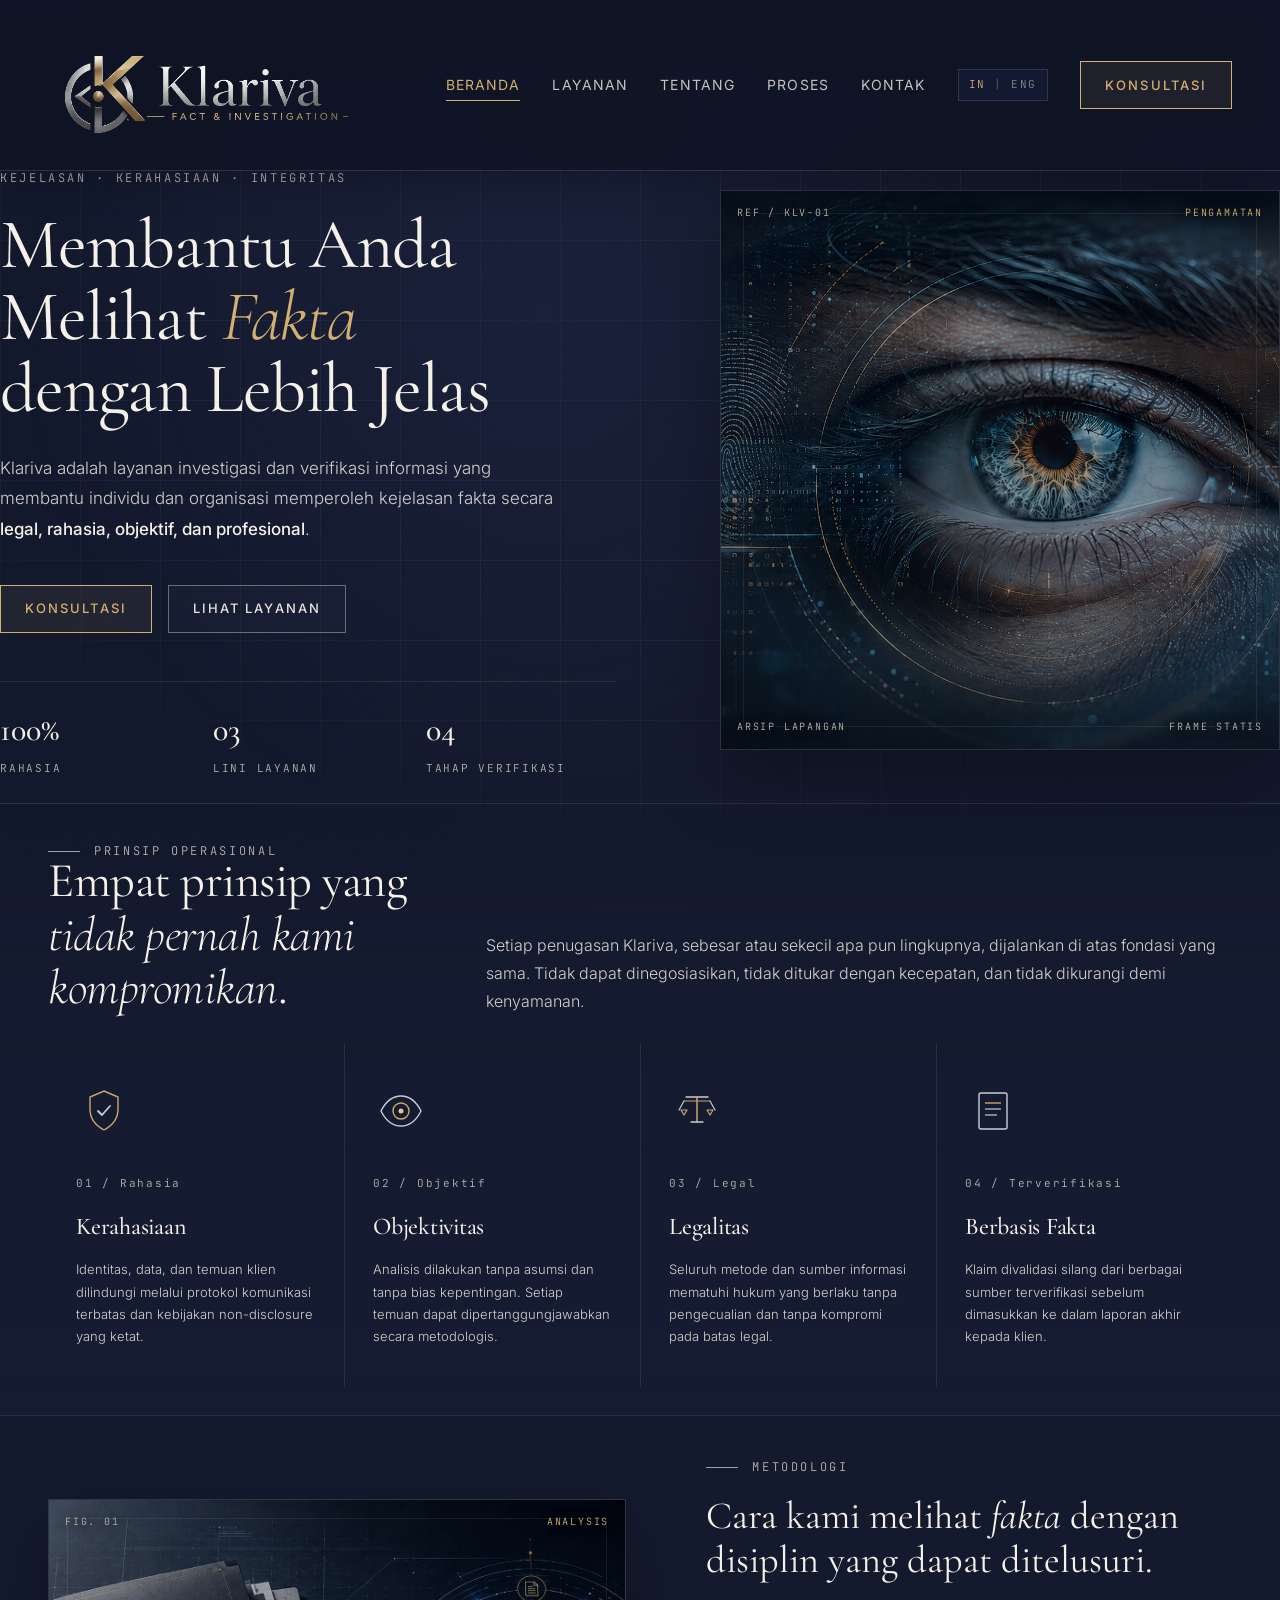
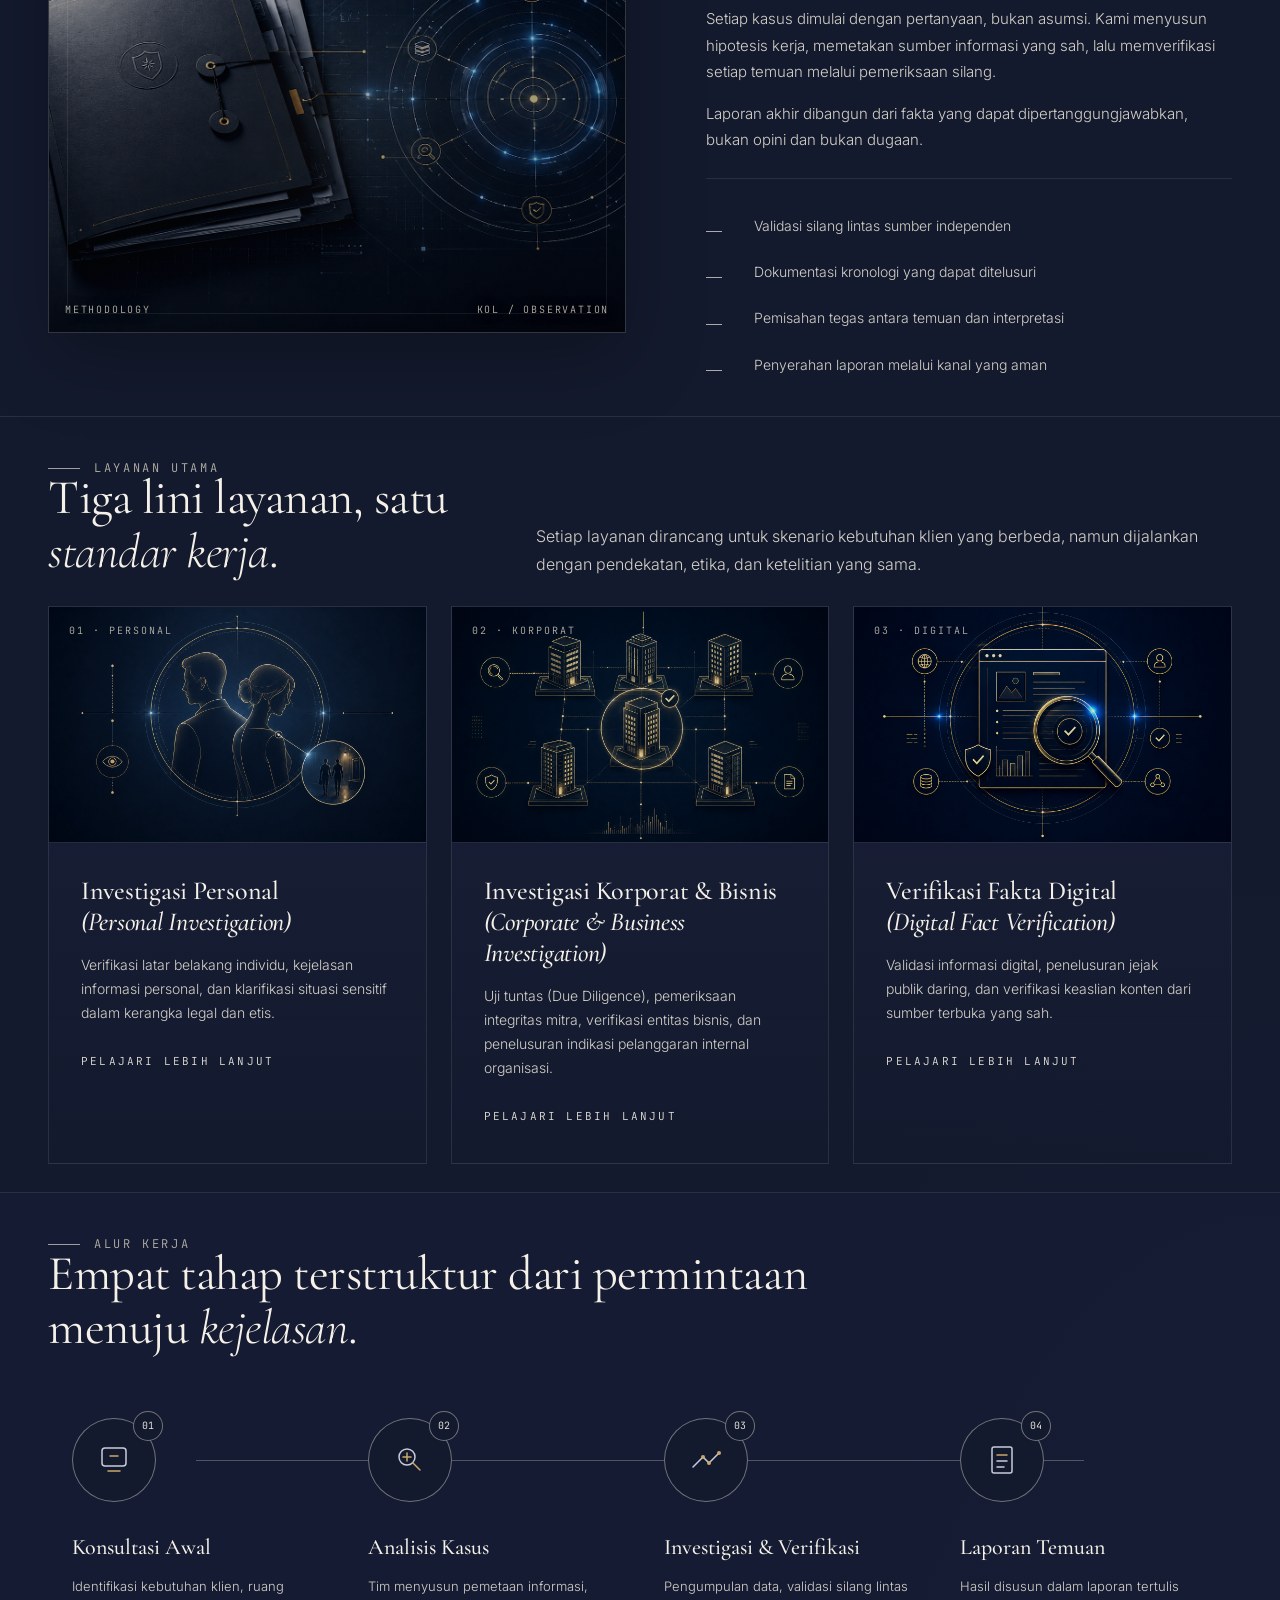
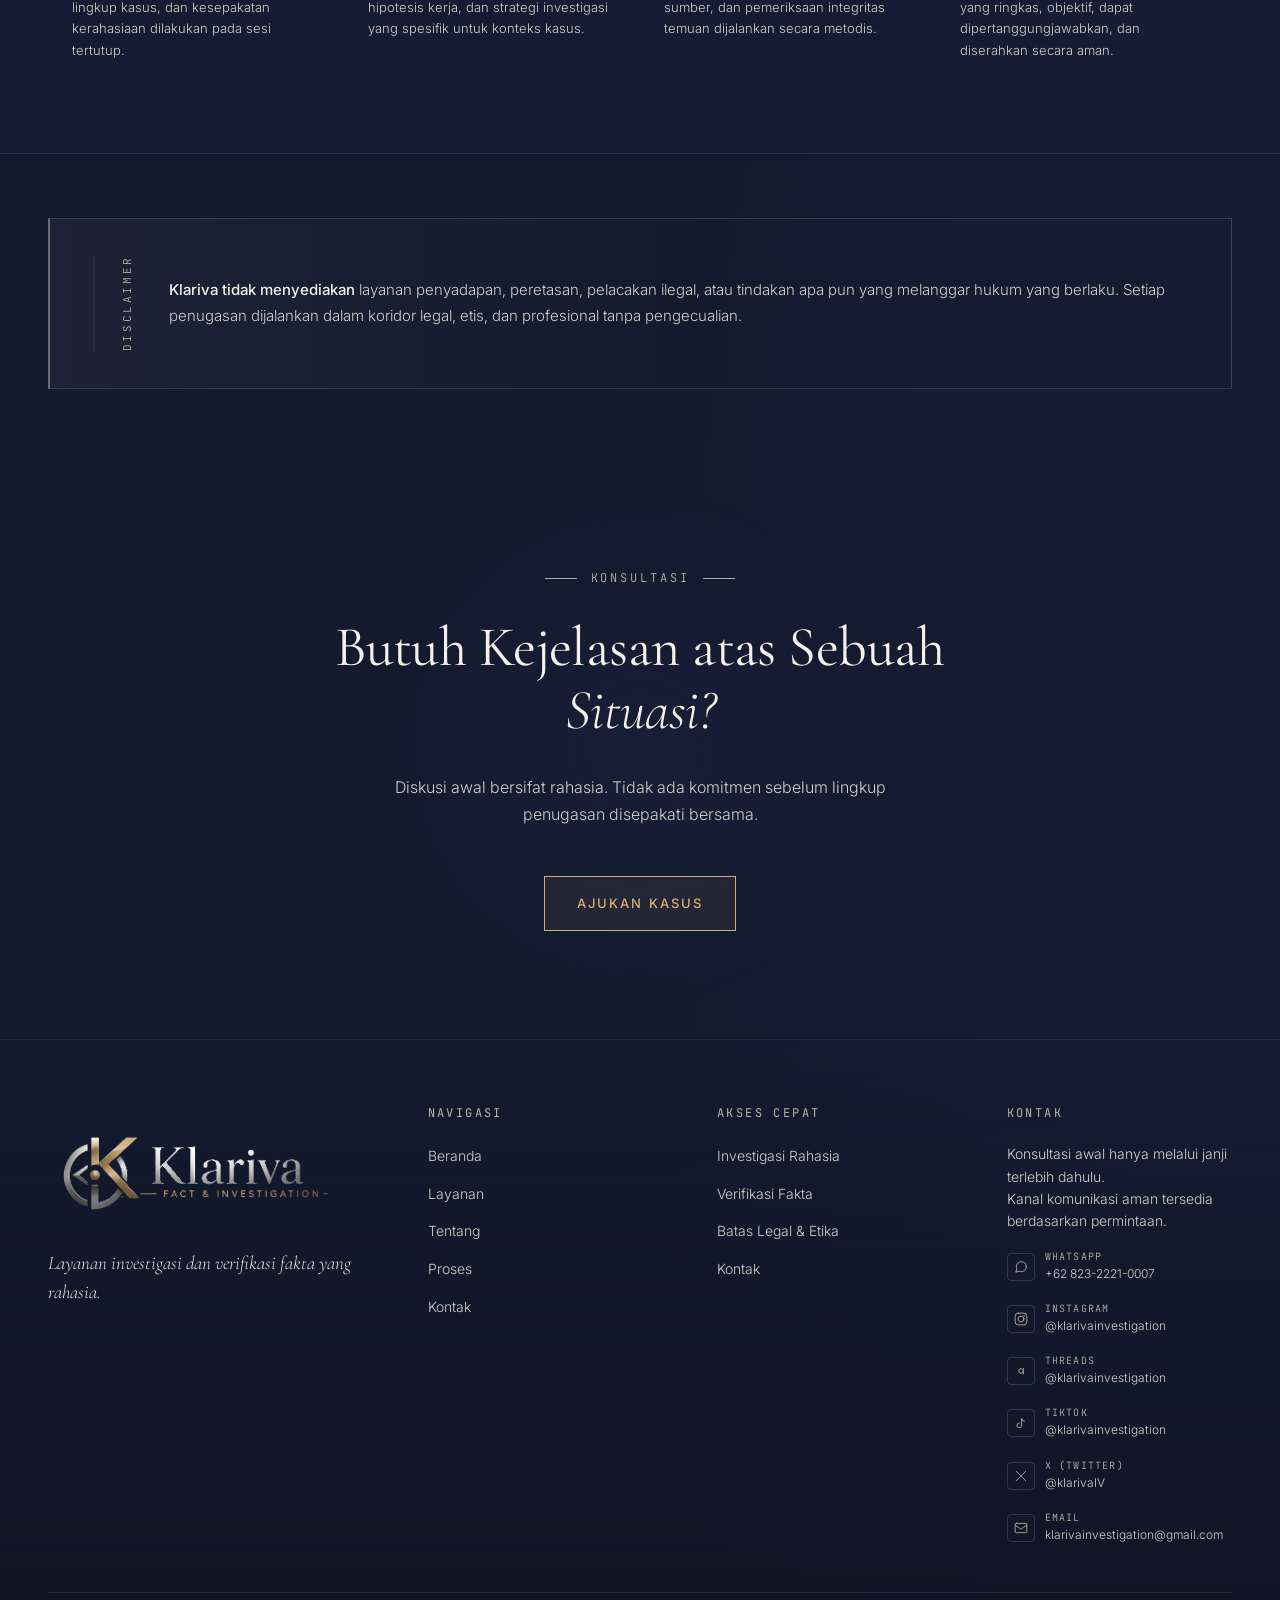
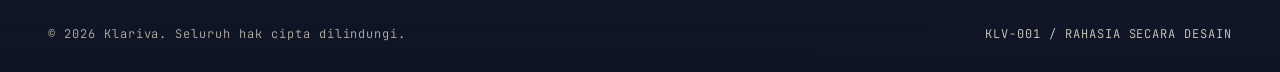
==== commit 863e9e33: "Add services radar ping, footer contact redesign, email mobile fix, og:image - Radar ping animation " ====
--- a/index.html
+++ b/index.html
@@ -8,6 +8,9 @@
   <meta property="og:title" content="Klariva - Fakta &amp; Investigasi">
   <meta property="og:description" content="Layanan investigasi dan verifikasi fakta yang legal, rahasia, objektif, dan profesional.">
   <meta property="og:type" content="website">
+  <meta property="og:image" content="/assets/icons/klariva_emblem.png">
+  <meta property="og:image:width" content="1254">
+  <meta property="og:image:height" content="1254">
   <link rel="canonical" href="/">
   <link rel="icon" type="image/png" href="assets/icons/logo-klariva-icon.png">
   <link rel="preconnect" href="https://fonts.googleapis.com">
@@ -484,30 +487,53 @@
           </div>
 
           <div class="footer-col">
-            <h4>Contact</h4>
-            <p>Initial consultation by appointment only.</p>
-            <p>Secure communication available on request.</p>
-            <p>Indonesia based operations.</p>
-            <div class="footer-social">
-              <a href="https://wa.me/628127688109" class="footer-social-link" data-contact-link="whatsapp" target="_blank" rel="noopener noreferrer" aria-label="WhatsApp">
-                <svg viewBox="0 0 24 24" width="16" height="16" fill="none" stroke="currentColor" stroke-width="1.5" stroke-linecap="round" stroke-linejoin="round" aria-hidden="true"><path d="M21 11.5a8.38 8.38 0 0 1-.9 3.8 8.5 8.5 0 0 1-7.6 4.7 8.38 8.38 0 0 1-3.8-.9L3 21l1.9-5.7a8.38 8.38 0 0 1-.9-3.8 8.5 8.5 0 0 1 4.7-7.6 8.38 8.38 0 0 1 3.8-.9h.5a8.48 8.48 0 0 1 8 8v.5z"/></svg>
-              </a>
-              <a href="https://www.instagram.com/nusantarabadai" class="footer-social-link" data-contact-link="instagram" target="_blank" rel="noopener noreferrer" aria-label="Instagram">
-                <svg viewBox="0 0 24 24" width="16" height="16" fill="none" stroke="currentColor" stroke-width="1.5" stroke-linecap="round" aria-hidden="true"><rect x="2" y="2" width="20" height="20" rx="5"/><circle cx="12" cy="12" r="5"/><circle cx="17.5" cy="6.5" r="1.2" fill="currentColor" stroke="none"/></svg>
-              </a>
-              <a href="https://www.threads.net/@nusantarabadai" class="footer-social-link" data-contact-link="threads" target="_blank" rel="noopener noreferrer" aria-label="Threads">
-                <svg viewBox="0 0 24 24" width="16" height="16" fill="none" stroke="currentColor" stroke-width="1.5" stroke-linecap="round" aria-hidden="true"><circle cx="12" cy="12" r="4"/><path d="M16 12a6 6 0 1 0-1.4 3.9"/><path d="M16 12v4"/></svg>
-              </a>
-              <a href="https://www.tiktok.com/@badainusantara9" class="footer-social-link" data-contact-link="tiktok" target="_blank" rel="noopener noreferrer" aria-label="TikTok">
-                <svg viewBox="0 0 24 24" width="16" height="16" fill="none" stroke="currentColor" stroke-width="1.5" stroke-linecap="round" stroke-linejoin="round" aria-hidden="true"><path d="M9 12a4 4 0 1 0 4 4V4a5 5 0 0 0 5 5"/></svg>
-              </a>
-              <a href="https://x.com/klarivaIV" class="footer-social-link" data-contact-link="twitter" target="_blank" rel="noopener noreferrer" aria-label="X (Twitter)">
-                <svg viewBox="0 0 24 24" width="16" height="16" fill="none" stroke="currentColor" stroke-width="1.5" stroke-linecap="round" aria-hidden="true"><path d="M4 4l16 16M20 4L4 20"/></svg>
-              </a>
-              <a href="mailto:badaicharamsar@gmail.com" class="footer-social-link" data-contact-link="email" aria-label="Email">
-                <svg viewBox="0 0 24 24" width="16" height="16" fill="none" stroke="currentColor" stroke-width="1.5" stroke-linecap="round" stroke-linejoin="round" aria-hidden="true"><rect x="2" y="4" width="20" height="16" rx="2"/><path d="M2 7l10 7 10-7"/></svg>
-              </a>
-            </div>
+            <h4>Kontak</h4>
+            <p>Konsultasi awal hanya melalui janji terlebih dahulu.</p>
+            <p>Kanal komunikasi aman tersedia berdasarkan permintaan.</p>
+            <ul class="footer-contact-list">
+              <li><a href="https://wa.me/6282322210007" class="footer-contact-item" data-contact-link="whatsapp" target="_blank" rel="noopener noreferrer">
+                <span class="footer-contact-icon"><svg viewBox="0 0 24 24" width="14" height="14" fill="none" stroke="currentColor" stroke-width="1.5" stroke-linecap="round" stroke-linejoin="round" aria-hidden="true"><path d="M21 11.5a8.38 8.38 0 0 1-.9 3.8 8.5 8.5 0 0 1-7.6 4.7 8.38 8.38 0 0 1-3.8-.9L3 21l1.9-5.7a8.38 8.38 0 0 1-.9-3.8 8.5 8.5 0 0 1 4.7-7.6 8.38 8.38 0 0 1 3.8-.9h.5a8.48 8.48 0 0 1 8 8v.5z"/></svg></span>
+                <span class="footer-contact-detail">
+                  <span class="footer-contact-name">WhatsApp</span>
+                  <span class="footer-contact-handle" data-contact-handle="whatsapp">+62 823-2221-0007</span>
+                </span>
+              </a></li>
+              <li><a href="https://www.instagram.com/klarivainvestigation" class="footer-contact-item" data-contact-link="instagram" target="_blank" rel="noopener noreferrer">
+                <span class="footer-contact-icon"><svg viewBox="0 0 24 24" width="14" height="14" fill="none" stroke="currentColor" stroke-width="1.5" stroke-linecap="round" aria-hidden="true"><rect x="2" y="2" width="20" height="20" rx="5"/><circle cx="12" cy="12" r="5"/><circle cx="17.5" cy="6.5" r="1.2" fill="currentColor" stroke="none"/></svg></span>
+                <span class="footer-contact-detail">
+                  <span class="footer-contact-name">Instagram</span>
+                  <span class="footer-contact-handle" data-contact-handle="instagram">@klarivainvestigation</span>
+                </span>
+              </a></li>
+              <li><a href="https://www.threads.net/@klarivainvestigation" class="footer-contact-item" data-contact-link="threads" target="_blank" rel="noopener noreferrer">
+                <span class="footer-contact-icon"><svg viewBox="0 0 24 24" width="14" height="14" fill="none" stroke="currentColor" stroke-width="1.5" stroke-linecap="round" aria-hidden="true"><path d="M16 12a4 4 0 1 1-4-4c1.5 0 2.9.8 3.7 2"/><line x1="16" y1="8" x2="16" y2="17"/></svg></span>
+                <span class="footer-contact-detail">
+                  <span class="footer-contact-name">Threads</span>
+                  <span class="footer-contact-handle" data-contact-handle="threads">@klarivainvestigation</span>
+                </span>
+              </a></li>
+              <li><a href="https://www.tiktok.com/@klarivainvestigation" class="footer-contact-item" data-contact-link="tiktok" target="_blank" rel="noopener noreferrer">
+                <span class="footer-contact-icon"><svg viewBox="0 0 24 24" width="14" height="14" fill="none" stroke="currentColor" stroke-width="1.5" stroke-linecap="round" stroke-linejoin="round" aria-hidden="true"><path d="M9 12a4 4 0 1 0 4 4V4a5 5 0 0 0 5 5"/></svg></span>
+                <span class="footer-contact-detail">
+                  <span class="footer-contact-name">TikTok</span>
+                  <span class="footer-contact-handle" data-contact-handle="tiktok">@klarivainvestigation</span>
+                </span>
+              </a></li>
+              <li><a href="https://x.com/klarivaIV" class="footer-contact-item" data-contact-link="twitter" target="_blank" rel="noopener noreferrer">
+                <span class="footer-contact-icon"><svg viewBox="0 0 24 24" width="14" height="14" fill="none" stroke="currentColor" stroke-width="1.5" stroke-linecap="round" aria-hidden="true"><path d="M4 4l16 16M20 4L4 20"/></svg></span>
+                <span class="footer-contact-detail">
+                  <span class="footer-contact-name">X (Twitter)</span>
+                  <span class="footer-contact-handle" data-contact-handle="twitter">@klarivaIV</span>
+                </span>
+              </a></li>
+              <li><a href="mailto:klarivainvestigation@gmail.com" class="footer-contact-item" data-contact-link="email">
+                <span class="footer-contact-icon"><svg viewBox="0 0 24 24" width="14" height="14" fill="none" stroke="currentColor" stroke-width="1.5" stroke-linecap="round" stroke-linejoin="round" aria-hidden="true"><rect x="2" y="4" width="20" height="16" rx="2"/><path d="M2 7l10 7 10-7"/></svg></span>
+                <span class="footer-contact-detail">
+                  <span class="footer-contact-name">Email</span>
+                  <span class="footer-contact-handle" data-contact-handle="email">klarivainvestigation@gmail.com</span>
+                </span>
+              </a></li>
+            </ul>
           </div>
         </div>
 
--- a/assets/css/style.css
+++ b/assets/css/style.css
@@ -1922,29 +1922,72 @@
   color: var(--text);
 }
 
-.footer-social {
+.footer-contact-list {
+  list-style: none;
+  margin-top: 18px;
   display: flex;
+  flex-direction: column;
+  gap: 8px;
+}
+
+.footer-contact-item {
+  display: flex;
+  align-items: center;
   gap: 10px;
-  margin-top: 20px;
-}
-
-.footer-social-link {
+  text-decoration: none;
+  color: var(--text-mute);
+  transition: color 0.18s ease;
+}
+
+.footer-contact-item:hover {
+  color: var(--text-primary);
+}
+
+.footer-contact-icon {
   display: flex;
   align-items: center;
   justify-content: center;
-  width: 34px;
-  height: 34px;
+  width: 28px;
+  height: 28px;
+  flex-shrink: 0;
   border: 1px solid var(--border-subtle);
   border-radius: 4px;
   color: var(--text-secondary);
-  text-decoration: none;
-  transition: border-color 0.18s ease, color 0.18s ease, background 0.18s ease;
-}
-
-.footer-social-link:hover {
+  transition: border-color 0.18s ease, color 0.18s ease;
+}
+
+.footer-contact-item:hover .footer-contact-icon {
   border-color: var(--accent-gold);
   color: var(--accent-gold);
-  background: rgba(212, 175, 111, 0.06);
+}
+
+.footer-contact-detail {
+  display: flex;
+  flex-direction: column;
+  gap: 1px;
+  min-width: 0;
+}
+
+.footer-contact-name {
+  font-family: var(--mono);
+  font-size: 10px;
+  letter-spacing: 0.12em;
+  text-transform: uppercase;
+  color: var(--text-secondary);
+  line-height: 1.2;
+}
+
+.footer-contact-handle {
+  font-size: 12px;
+  color: var(--text-mute);
+  white-space: nowrap;
+  overflow: hidden;
+  text-overflow: ellipsis;
+  transition: color 0.18s ease;
+}
+
+.footer-contact-item:hover .footer-contact-handle {
+  color: var(--accent-gold);
 }
 
 .footer-bottom {
@@ -2416,6 +2459,21 @@
     display: none;
   }
 
+  .service-selectable:not(.is-selected) .sub-num {
+    animation: num-pulse 2.8s ease-in-out infinite;
+  }
+
+  .service-selectable:not(.is-selected):nth-child(1) .sub-num { animation-delay: 0s; }
+  .service-selectable:not(.is-selected):nth-child(2) .sub-num { animation-delay: 0.45s; }
+  .service-selectable:not(.is-selected):nth-child(3) .sub-num { animation-delay: 0.9s; }
+  .service-selectable:not(.is-selected):nth-child(4) .sub-num { animation-delay: 1.35s; }
+  .service-selectable:not(.is-selected):nth-child(5) .sub-num { animation-delay: 1.8s; }
+  .service-selectable:not(.is-selected):nth-child(6) .sub-num { animation-delay: 2.25s; }
+
+  .service-selectable.is-selected .sub-num {
+    animation: none;
+  }
+
   .legal-statement,
   .contact-card,
   .form-shell,
@@ -2430,6 +2488,40 @@
   .footer-bottom {
     align-items: flex-start;
   }
+}
+
+/* ===== SUB-HINT INSTRUCTION ===== */
+.sub-hint {
+  display: flex;
+  align-items: center;
+  gap: 8px;
+  font-family: var(--mono);
+  font-size: 10.5px;
+  letter-spacing: 0.12em;
+  color: var(--accent-gold);
+  opacity: 0.55;
+  margin-bottom: 14px;
+  text-transform: uppercase;
+}
+
+.sub-hint::before {
+  content: "";
+  display: inline-block;
+  width: 18px;
+  height: 1px;
+  background: var(--accent-gold);
+  flex-shrink: 0;
+}
+
+/* ===== RADAR PING KEYFRAME ===== */
+@keyframes radar-ping {
+  0%   { transform: translate(-50%, -50%) scale(1); opacity: 0.6; }
+  100% { transform: translate(-50%, -50%) scale(5); opacity: 0; }
+}
+
+@keyframes num-pulse {
+  0%, 100% { color: var(--text-dim); }
+  50%       { color: var(--accent-gold); }
 }
 
 /* ===== SERVICE SELECTABLE ITEMS ===== */
@@ -2442,7 +2534,44 @@
 }
 
 .service-selectable .sub-dot {
+  position: relative;
+  overflow: visible;
   transition: border-color 0.2s ease, background-color 0.2s ease, transform 0.2s ease;
+}
+
+/* Radar ping on unselected dots */
+.service-selectable:not(.is-selected) .sub-dot::after {
+  content: "";
+  position: absolute;
+  top: 50%;
+  left: 50%;
+  width: 6px;
+  height: 6px;
+  border-radius: 50%;
+  border: 1px solid var(--accent-gold);
+  transform: translate(-50%, -50%) scale(1);
+  opacity: 0;
+  animation: radar-ping 2.8s ease-out infinite;
+  pointer-events: none;
+}
+
+/* Cascading stagger so items ping one after another */
+.service-selectable:not(.is-selected):nth-child(1) .sub-dot::after { animation-delay: 0s; }
+.service-selectable:not(.is-selected):nth-child(2) .sub-dot::after { animation-delay: 0.45s; }
+.service-selectable:not(.is-selected):nth-child(3) .sub-dot::after { animation-delay: 0.9s; }
+.service-selectable:not(.is-selected):nth-child(4) .sub-dot::after { animation-delay: 1.35s; }
+.service-selectable:not(.is-selected):nth-child(5) .sub-dot::after { animation-delay: 1.8s; }
+.service-selectable:not(.is-selected):nth-child(6) .sub-dot::after { animation-delay: 2.25s; }
+
+/* Pause ping on hover — dot takes over visually */
+.service-selectable:hover .sub-dot::after {
+  animation-play-state: paused;
+  opacity: 0;
+}
+
+.service-selectable:hover {
+  border-left-color: rgba(212, 175, 111, 0.3);
+  background: rgba(212, 175, 111, 0.025);
 }
 
 .service-selectable:hover .sub-num {
@@ -2455,8 +2584,8 @@
 
 .service-selectable:hover .sub-dot {
   border-color: var(--accent-gold);
-  background-color: rgba(212, 175, 111, 0.18);
-  transform: scale(1.3);
+  background-color: rgba(212, 175, 111, 0.38);
+  transform: scale(1.4);
 }
 
 .service-selectable::after {
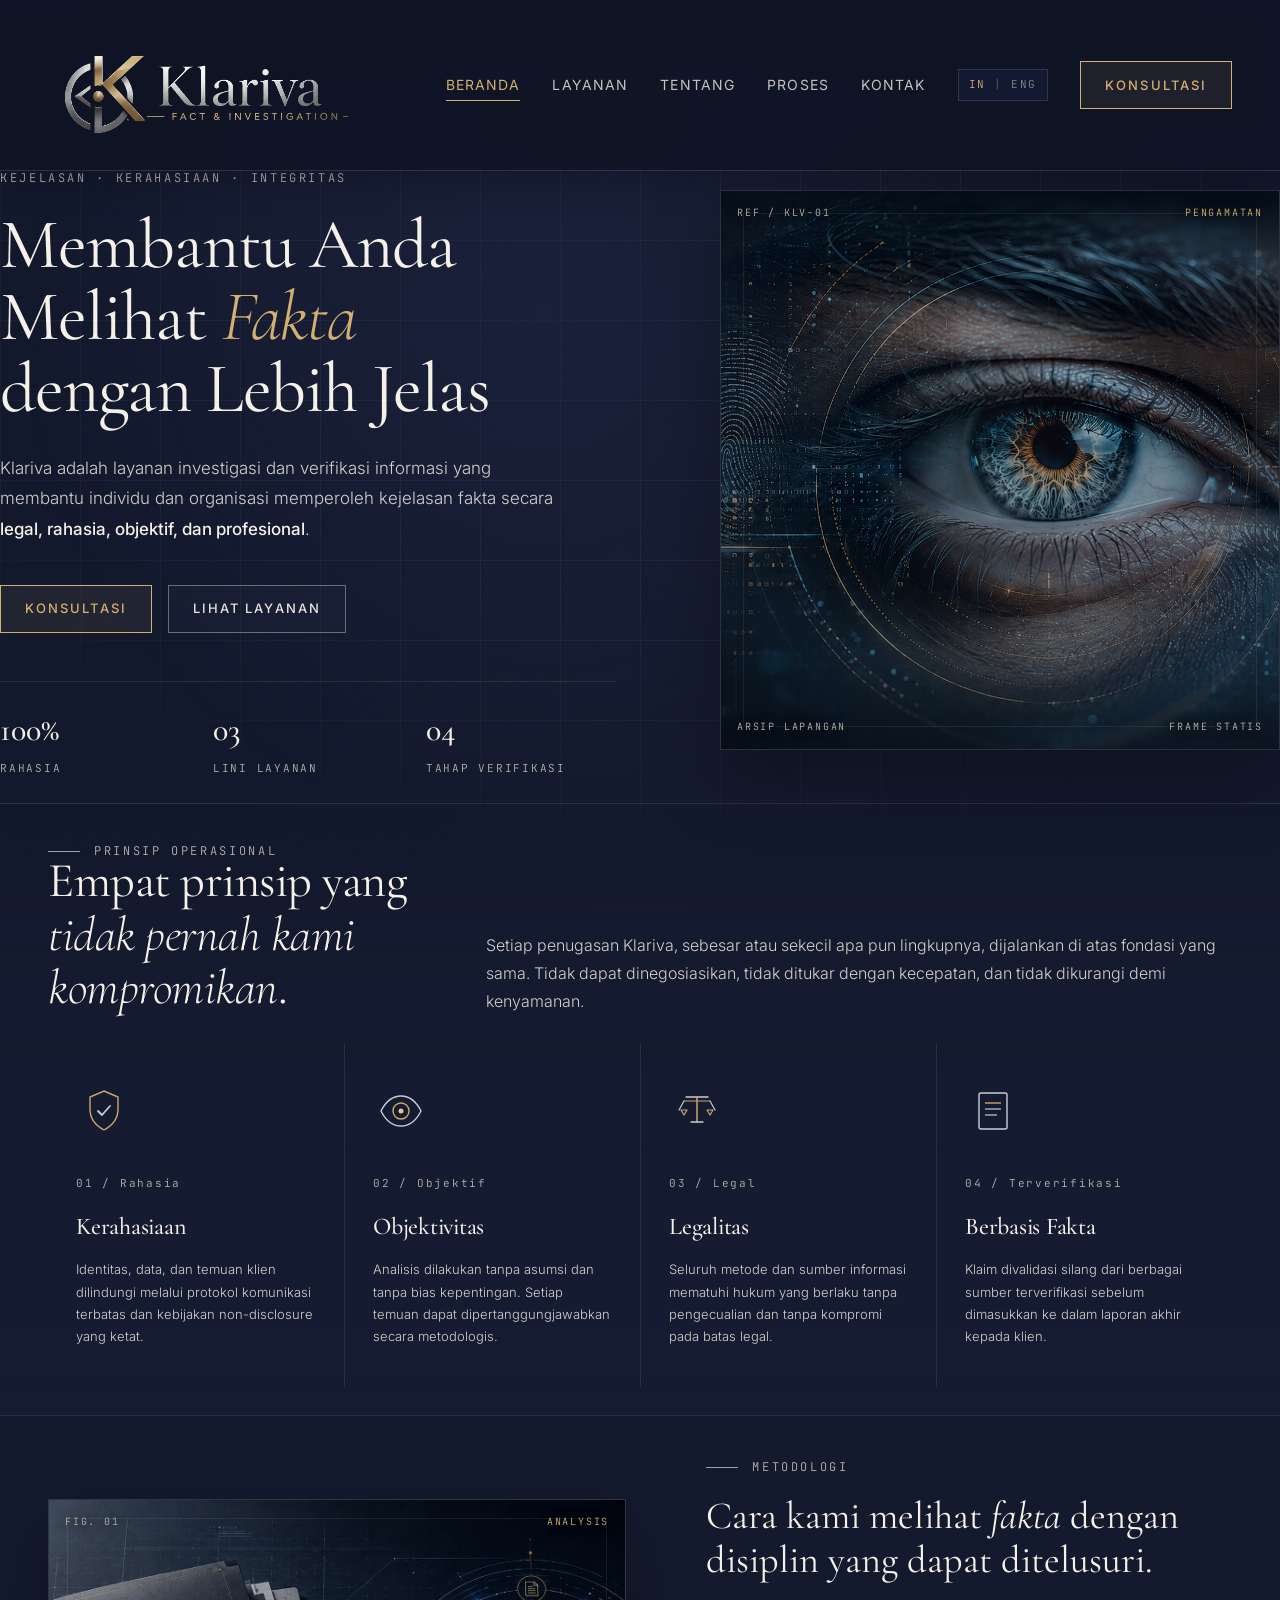
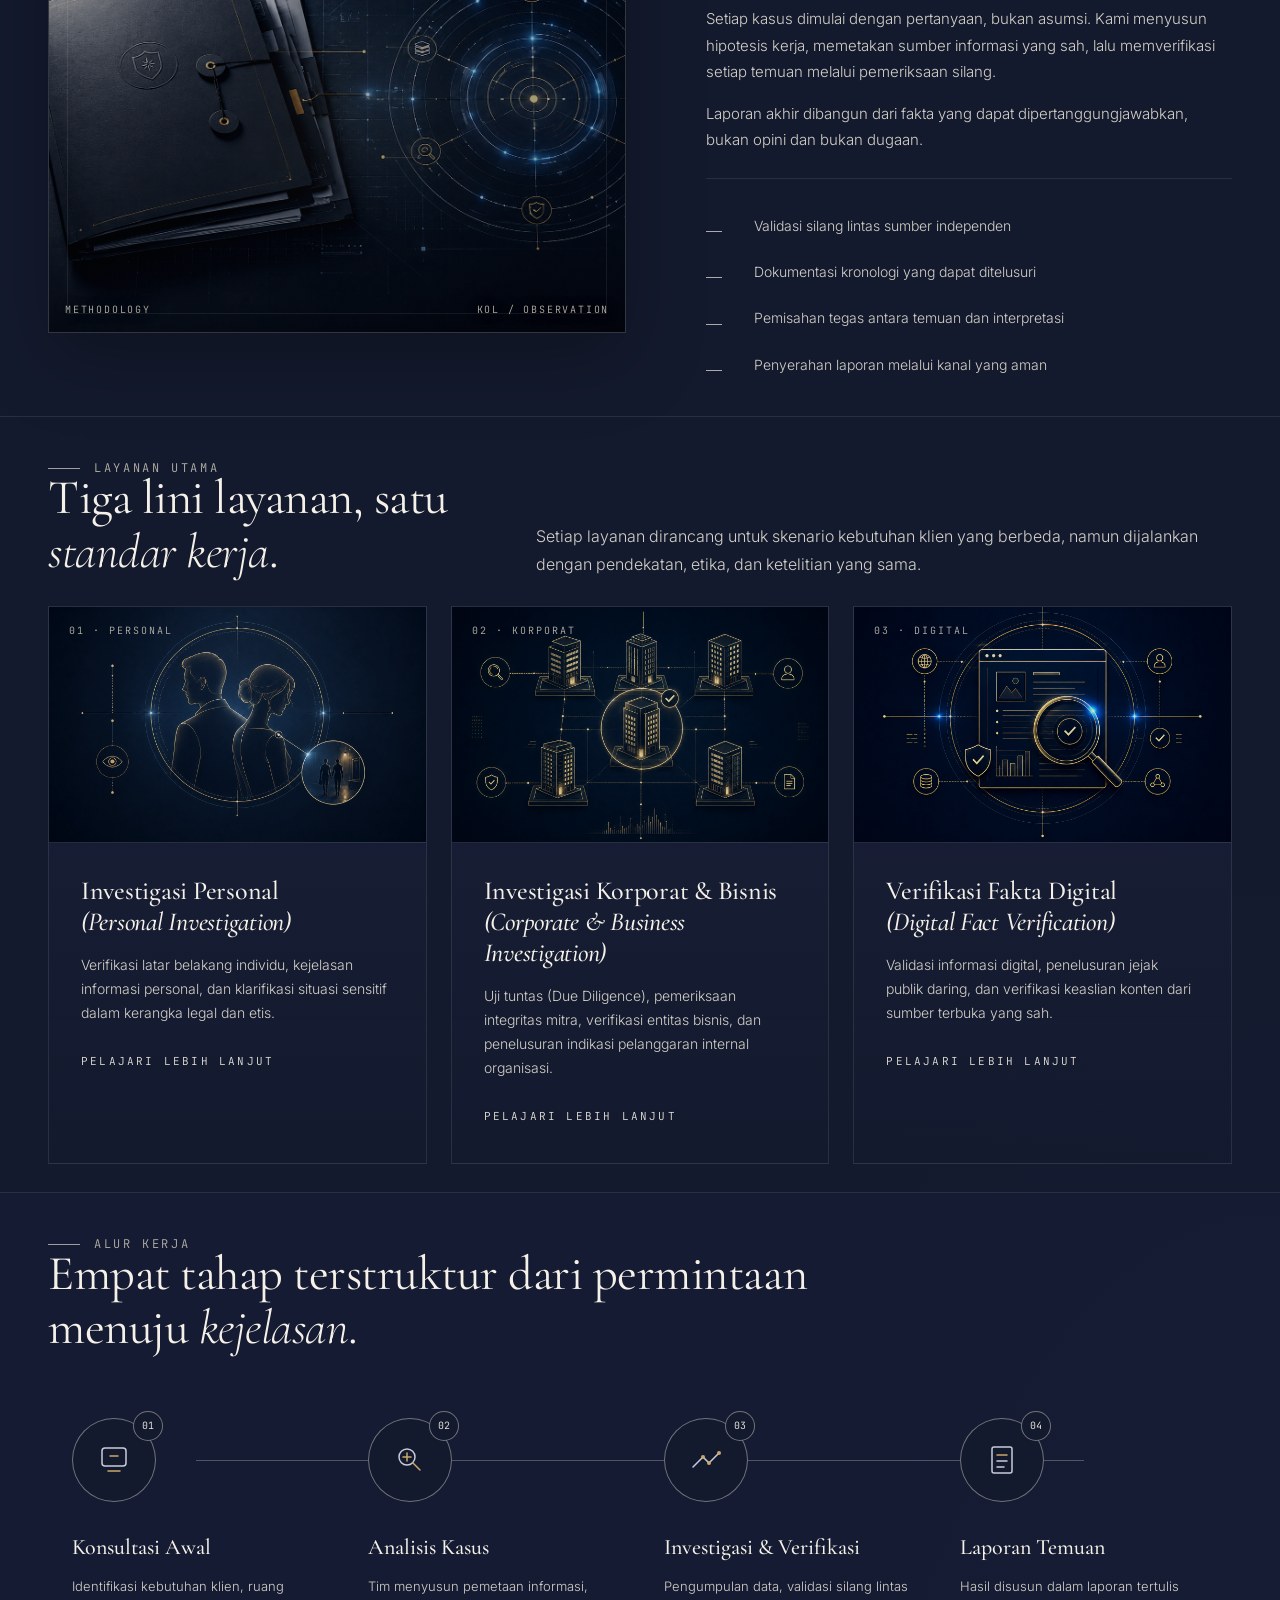
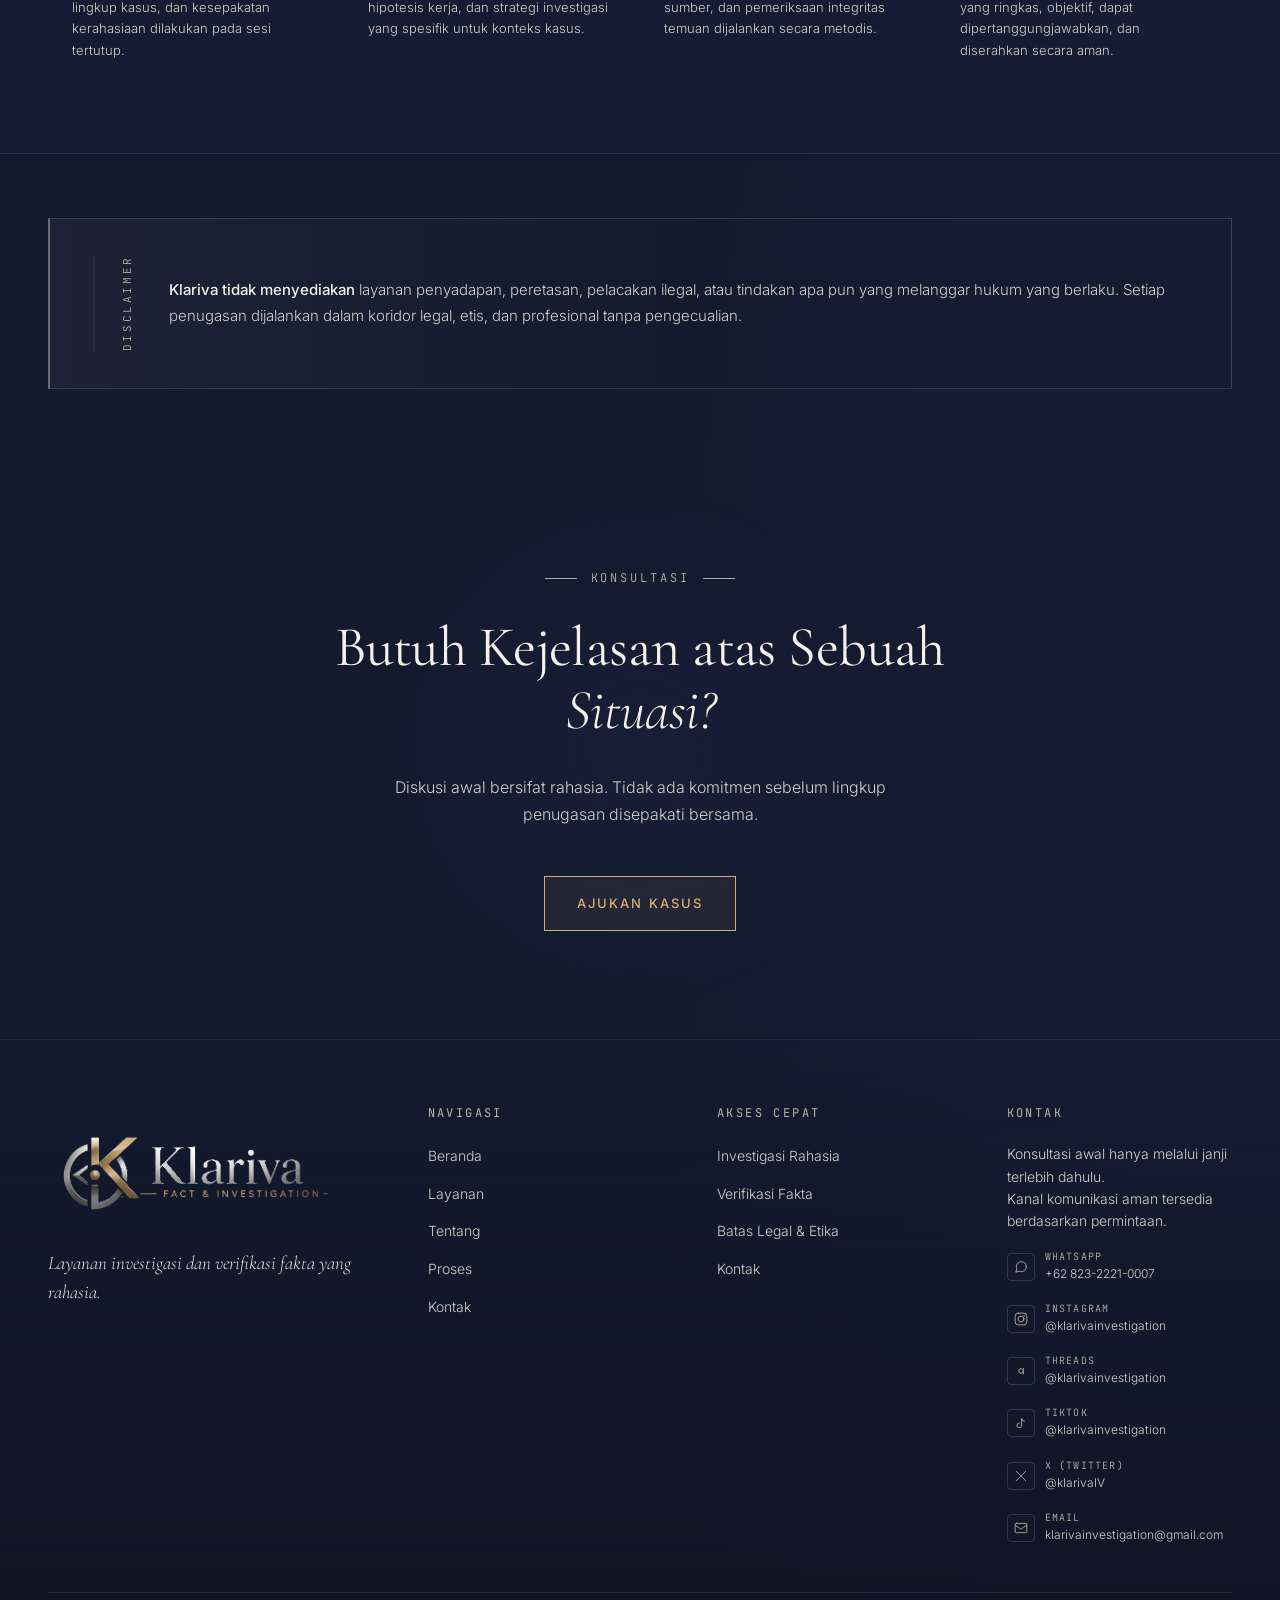
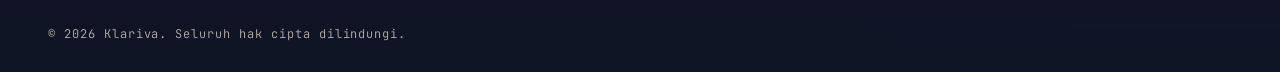
==== commit e014ef44: "Remove KLV dev note codes from all page footers Co-Authored-By: Claude Sonnet 4.6 <noreply@anthropic" ====
--- a/index.html
+++ b/index.html
@@ -539,7 +539,6 @@
 
         <div class="footer-bottom">
           <p>&copy; 2026 Klariva. All rights reserved.</p>
-          <p><span class="code">KLV-001 / CONFIDENTIAL BY DESIGN</span></p>
         </div>
       </div>
     </footer>
